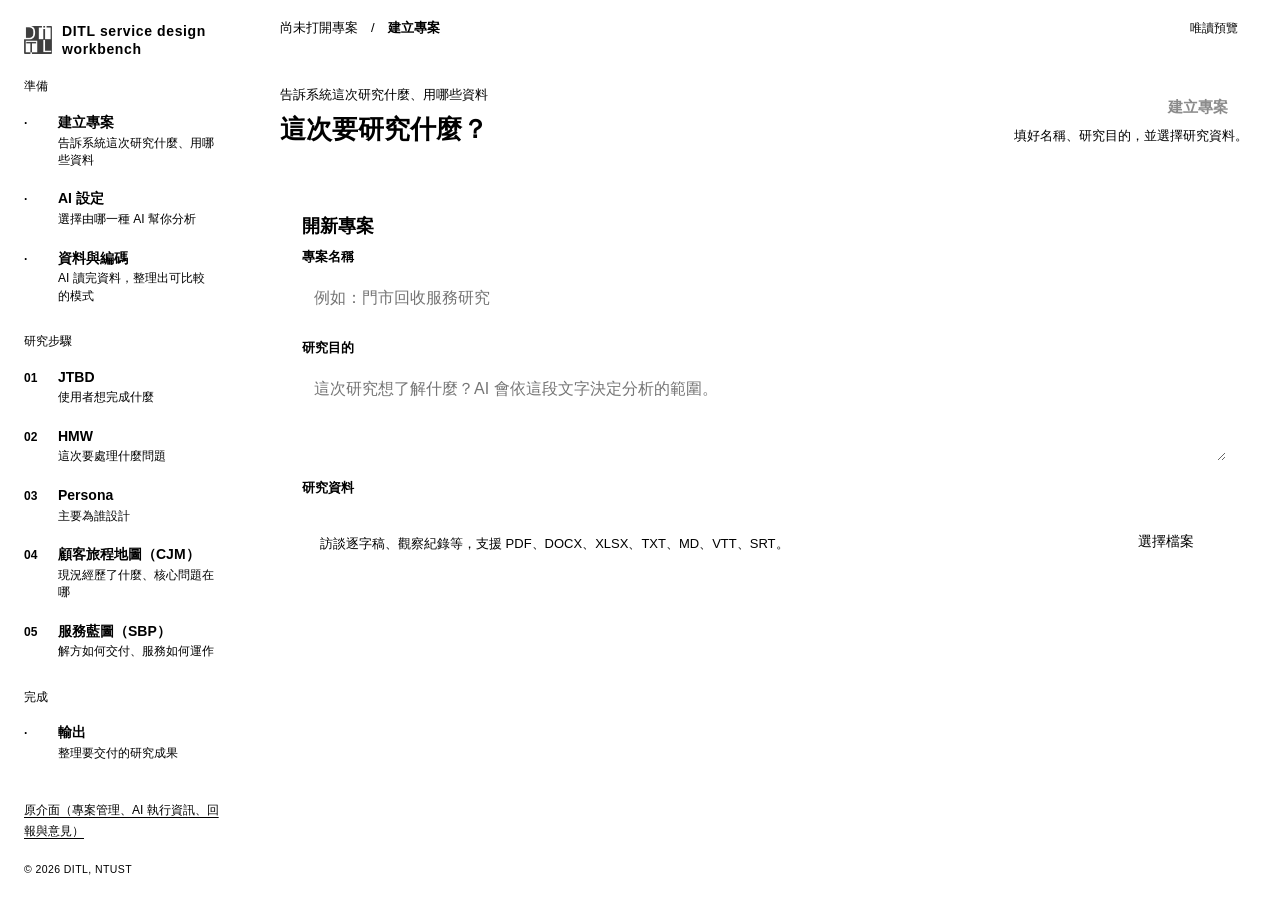
==== tools/sbp_review/ui-v3.html @ 13ddb5c6 "ditl_sbp 0.2.0 — new step-by-step interface" ====
<!doctype html>
<html lang="zh-Hant">
<head>
<meta charset="utf-8">
<meta name="viewport" content="width=device-width,initial-scale=1">
<title>DITL service design workbench</title>
<link rel="icon" type="image/png" sizes="64x64" href="[data-uri]">
<!--workbench-tokens-->
<style>
/* workbench-v3-frontend: --wb-* tokens are injected by the server from design-system/desktop-workbench.yaml. */
*{box-sizing:border-box}
html,body{margin:0;background:var(--wb-surface-app);color:var(--wb-text-primary);font-family:-apple-system,BlinkMacSystemFont,"PingFang TC","Noto Sans TC","Microsoft JhengHei",sans-serif;font-size:var(--wb-type-body-size);line-height:1.7}
button,input,textarea{font:inherit;color:inherit}
button{cursor:pointer}
button:disabled{cursor:not-allowed;opacity:.45}
:focus-visible{outline:2px solid var(--wb-accent);outline-offset:2px}
.shell{display:grid;grid-template-columns:248px minmax(0,1fr);min-height:100vh}
/* sidebar */
.side{position:sticky;top:0;height:100vh;overflow:auto;padding:22px 14px;display:flex;flex-direction:column;gap:18px;border-right:1px solid var(--wb-border-subtle)}
.brand{padding:0 10px;display:flex;flex-direction:column;gap:6px}.brand small{color:var(--wb-text-secondary);font-size:12px}
.product-mark{display:flex;align-items:center;gap:10px;font-size:14px;font-weight:600;letter-spacing:.045em;line-height:1.3}
.product-mark img{flex:none;width:28px;height:28px}
.app-copyright{margin-top:6px;padding-top:8px;border-top:1px solid var(--wb-border-subtle);color:var(--wb-text-muted);font-size:10.5px;letter-spacing:.04em;user-select:none}
.side-group{display:flex;flex-direction:column;gap:2px}
.side-label{font-size:12px;color:var(--wb-text-secondary);letter-spacing:var(--wb-label-tracking);padding:0 10px;margin-bottom:4px}
.nav{display:grid;grid-template-columns:26px minmax(0,1fr) auto;gap:8px;align-items:start;text-align:left;border:0;background:transparent;border-radius:10px;padding:8px 10px}
.nav:hover{background:var(--wb-surface-hover)}
.nav.on{background:var(--wb-surface-selected)}
.nav .num{font-size:12px;font-weight:600;color:var(--wb-text-secondary);padding-top:2px}
.nav.on .num{color:var(--wb-accent)}
.nav b{display:block;font-size:14px;font-weight:600}
.nav small{display:block;font-size:12px;color:var(--wb-text-secondary);line-height:1.45}
.nav .mark{font-size:12px;padding-top:2px;color:var(--wb-status-confirmed)}
.nav .mark.stale{color:var(--wb-fresh-stale)}
.side-foot{margin-top:auto;border-top:1px solid var(--wb-border-subtle);padding:12px 10px 0;display:flex;flex-direction:column;gap:6px;font-size:12px;color:var(--wb-text-secondary)}
.linkish{border:0;background:none;padding:0;text-align:left;text-decoration:underline;text-underline-offset:3px;font-size:12px;color:var(--wb-text-secondary)}
/* main */
.main{background:var(--wb-surface-work);min-width:0}
.top{height:56px;display:flex;align-items:center;justify-content:space-between;padding:0 32px;border-bottom:1px solid var(--wb-border-subtle);font-size:13px;color:var(--wb-text-secondary)}
.top b{color:var(--wb-text-primary);font-weight:600}
.proto-tag{border:1px solid var(--wb-border-strong);border-radius:999px;padding:2px 10px;font-size:12px}
.page{max-width:1480px;margin:0 auto;padding:28px 32px 80px}
/* page head: purpose -> decision (two layers only) */
.head{display:flex;justify-content:space-between;gap:24px;align-items:flex-end;padding-bottom:20px;margin-bottom:24px;border-bottom:1px solid var(--wb-border-subtle)}
.head .purpose{font-size:13px;color:var(--wb-text-secondary);margin:0 0 6px}
.head h1{font-size:26px;line-height:1.35;font-weight:600;margin:0}
.decide{display:flex;flex-direction:column;align-items:flex-end;gap:6px;max-width:440px;text-align:right}
.decide .consequence{font-size:13px;color:var(--wb-text-secondary)}
.model-table{width:100%;border-collapse:collapse;margin-top:12px;font-size:13px}.model-table th,.model-table td{text-align:left;padding:6px 8px;border-bottom:1px solid var(--wb-border-subtle,#e5e5e5);vertical-align:middle}.model-table .input{max-width:220px}
.decide .blocked{font-size:13px;color:var(--wb-status-pending)}
.primary{background:var(--wb-action-primary);color:var(--wb-action-primary-text);border:0;border-radius:10px;min-height:var(--wb-control-height);padding:0 20px;font-size:15px;font-weight:600}
.primary:hover:not(:disabled){background:var(--wb-accent-hover)}
.secondary{background:var(--wb-action-secondary);border:1px solid var(--wb-border-strong);border-radius:10px;min-height:38px;padding:0 14px;font-size:14px}
.secondary:hover:not(:disabled){background:var(--wb-surface-hover)}
.ghost{border:0;background:none;padding:2px 0;font-size:13px;font-weight:600;text-decoration:underline;text-underline-offset:3px}
.done-line{font-size:13px;color:var(--wb-status-confirmed);font-weight:600}
/* notices */
.notice{display:flex;gap:16px;align-items:center;justify-content:space-between;border:1px solid var(--wb-border-warning);background:var(--wb-status-pending-surface);border-radius:12px;padding:12px 16px;margin-bottom:20px;font-size:14px}
.notice .acts{display:flex;gap:8px;flex:none}
.hint{font-size:13px;color:var(--wb-text-secondary)}
.hint.warn{color:var(--wb-status-pending)}
/* sections */
.sec{background:var(--wb-surface-raised);border:1px solid var(--wb-border-subtle);border-radius:var(--wb-radius-card);padding:20px 22px;margin-bottom:18px}
.sec h2{font-size:18px;font-weight:600;margin:0 0 4px}
.sec .sub{font-size:13px;color:var(--wb-text-secondary);margin:0 0 16px}
.sec.locked{opacity:.55}
.row{display:flex;gap:12px;align-items:center;flex-wrap:wrap}
.field{display:flex;flex-direction:column;gap:6px;margin-bottom:16px}
.field label{font-size:13px;font-weight:600}
.input,.textarea{width:100%;border:1px solid var(--wb-border-strong);border-radius:10px;background:#fff;padding:10px 12px}
.textarea{min-height:96px;resize:vertical;line-height:1.7}
/* cards */
.cards{display:grid;grid-template-columns:repeat(3,minmax(0,1fr));gap:12px}
.card{border:1px solid var(--wb-border-subtle);border-radius:12px;background:#fff;padding:16px;text-align:left;display:flex;flex-direction:column;gap:10px;min-width:0}
.card.pick{cursor:pointer}
.card.pick:hover{background:var(--wb-surface-hover)}
.card.on{border:2px solid var(--wb-border-selected);padding:15px;background:var(--wb-accent-tint)}
.card .kicker{font-size:12px;color:var(--wb-text-secondary);display:flex;justify-content:space-between;gap:8px}
.card h3{font-size:16px;font-weight:600;line-height:1.6;margin:0}
.card p{margin:0;font-size:14px;color:var(--wb-text-secondary)}
.card .foot{margin-top:auto;display:flex;justify-content:space-between;align-items:center;gap:8px}
.tick{width:18px;height:18px;border-radius:5px;border:1.5px solid var(--wb-border-strong);display:inline-grid;place-items:center;font-size:12px;color:transparent;flex:none}
.on .tick{background:var(--wb-accent);border-color:var(--wb-accent);color:#fff}
.radio{border-radius:50%}
.tag{display:inline-flex;align-items:center;height:24px;padding:0 8px;border-radius:999px;font-size:12px;font-weight:600;border:1px solid var(--wb-border-subtle);background:var(--wb-surface-app);color:var(--wb-text-secondary);white-space:nowrap}
.tag.inf{color:var(--wb-claim-inference);border-color:var(--wb-claim-inference);border-style:dashed;background:#fff}
.tag.chg{color:var(--wb-to-be);border-color:var(--wb-to-be-border);background:var(--wb-to-be-surface)}
.tag.flag{color:var(--wb-status-pending);border-color:var(--wb-status-pending);background:var(--wb-status-pending-surface)}
.tag.ok{color:var(--wb-status-confirmed)}
/* project / ai */
.providers{display:grid;grid-template-columns:repeat(3,minmax(0,1fr));gap:12px}
.status-list{display:flex;flex-direction:column;gap:4px;font-size:13px}
.status-list span::before{content:'○ ';color:var(--wb-text-muted)}
.status-list span.yes::before{content:'● ';color:var(--wb-status-confirmed)}
.filebox{border:1px dashed var(--wb-border-strong);border-radius:12px;padding:18px;display:flex;justify-content:space-between;align-items:center;gap:12px;background:var(--wb-surface-work)}
/* coding */
.phases{display:flex;flex-direction:column;gap:2px;margin-top:8px}
.phase{display:grid;grid-template-columns:22px 160px minmax(0,1fr);gap:10px;align-items:start;padding:10px 0;border-bottom:1px solid var(--wb-border-subtle);font-size:14px}
.phase .dot{width:12px;height:12px;border-radius:50%;border:2px solid var(--wb-border-strong);margin-top:6px}
.phase.run .dot{border-color:var(--wb-status-processing);background:var(--wb-status-processing)}
.phase.ok .dot{border-color:var(--wb-status-confirmed);background:var(--wb-status-confirmed)}
.phase span{color:var(--wb-text-secondary)}
.bar{height:6px;background:var(--wb-surface-app);border-radius:999px;overflow:hidden;margin-top:12px}
.bar i{display:block;height:100%;background:var(--wb-status-processing)}
.stats{display:grid;grid-template-columns:repeat(3,minmax(0,1fr));gap:12px}
.stat{border:1px solid var(--wb-border-subtle);border-radius:12px;padding:14px}
.stat b{display:block;font-size:22px;font-weight:600}
.stat span{font-size:13px;color:var(--wb-text-secondary)}
.theme-list{display:flex;flex-direction:column;gap:8px;margin-top:12px}
.theme-list div{font-size:14px}.theme-list small{color:var(--wb-text-secondary)}
.tabs{display:flex;gap:4px;border-bottom:1px solid var(--wb-border-subtle);margin:0 0 16px}
.tab{border:0;background:none;padding:8px 14px 10px;font-size:14px;color:var(--wb-text-secondary);border-bottom:2px solid transparent;margin-bottom:-1px;text-align:left}
.tab small{display:block;font-size:12px;font-weight:400}
.tab.on{color:var(--wb-text-primary);font-weight:600;border-bottom-color:var(--wb-accent)}
.oc-list{max-height:560px;overflow:auto;border:1px solid var(--wb-border-subtle);border-radius:10px;margin-top:10px}
.oc{border-bottom:1px solid var(--wb-border-subtle);padding:10px 14px;font-size:14px}
.oc summary{cursor:pointer}.oc summary span{color:var(--wb-text-secondary);margin-left:8px}
.oc blockquote{margin:8px 0 4px;border-left:3px solid var(--wb-claim-evidence);padding-left:10px;line-height:1.8}
.oc small{color:var(--wb-text-secondary);font-size:12px}
.theme-card{border:1px solid var(--wb-border-subtle);border-radius:12px;background:#fff;padding:16px;display:flex;flex-direction:column;gap:8px}
.theme-card h3{font-size:16px;margin:0}.theme-card p{margin:0;font-size:14px}
.theme-card details{font-size:14px;color:var(--wb-text-secondary)}.theme-card ul{margin:6px 0 0;padding-left:18px}
.chips{display:flex;gap:6px;flex-wrap:wrap;flex:1;min-width:0}
.theme-card .row{flex-wrap:nowrap;align-items:flex-start;margin-top:auto}
.theme-card .row .ghost{flex:none}
.chip{border:1px solid var(--wb-border-strong);border-radius:999px;background:#fff;padding:2px 10px;font-size:12px}
.chip:hover{background:var(--wb-surface-hover)}
/* fill-in sentence templates (JTBD, HMW) */
.fill{display:grid;gap:10px;margin-top:6px}
.fill.jt{grid-template-columns:repeat(4,minmax(0,1fr))}.fill.hm{grid-template-columns:repeat(2,minmax(0,1fr))}
.slot{display:flex;flex-direction:column;gap:4px;border-radius:10px;padding:10px 12px}
.slot label{font-size:13px;font-weight:600}.slot label small{font-weight:400;color:var(--wb-text-secondary);margin-left:4px}
.slot .input{background:#fff}
.preview{margin-top:10px;font-size:15px;line-height:1.9}
.preview .blank{color:var(--wb-text-muted)}
.s-ctx{background:#e2eff4}.s-job{background:#e6eadc}.s-mot{background:#fbe3d8}.s-out{background:#fdf1d2}
.s-who{background:#e2eff4}.s-cond{background:#e6eadc}.s-goal{background:#fdf1d2}
mark{color:inherit;border-radius:3px;padding:0 2px}
.card h3 mark,.card p mark{padding:0 1px}
/* persona */
.persona-wrap{display:grid;grid-template-columns:320px minmax(0,1fr);gap:18px}
.axes{display:flex;flex-direction:column;gap:8px;max-height:560px;overflow:auto;padding-right:4px}
.axis{border:1px solid var(--wb-border-subtle);border-radius:10px;padding:10px 12px;background:#fff}
.axis.on{border-color:var(--wb-border-selected);background:var(--wb-accent-tint)}
.axis label{display:flex;gap:8px;align-items:flex-start;font-size:14px;font-weight:600;cursor:pointer}
.axis input{accent-color:var(--wb-accent);margin-top:5px}
.axis .poles{font-size:12px;color:var(--wb-text-secondary);margin-top:4px;padding-left:22px}
.plot{position:relative;height:440px;margin:28px 8px 34px 34px;border:1px solid var(--wb-border-strong);background:#fff}
.plot::before,.plot::after{content:'';position:absolute;background:var(--wb-border-subtle);pointer-events:none}
.plot::before{left:0;right:0;top:50%;height:1px}.plot::after{top:0;bottom:0;left:50%;width:1px}
.quad{position:absolute;width:50%;height:50%;border:0;background:transparent}
.quad:hover{background:var(--wb-surface-hover)}
.quad.on{background:var(--wb-accent-tint);box-shadow:inset 0 0 0 2px var(--wb-border-selected)}
.quad .qlabel{position:absolute;left:10px;top:8px;font-size:12px;color:var(--wb-text-secondary);text-align:left;max-width:90%}
.dot-p{position:absolute;transform:translate(-50%,-50%);border:0;background:none;display:flex;flex-direction:column;align-items:center;gap:2px;font-size:12px;z-index:2;padding:0}
.dot-p i{width:12px;height:12px;border-radius:50%;background:var(--wb-text-primary);border:2px solid #fff;box-shadow:0 0 0 1px var(--wb-text-primary)}
.dot-p b{font-weight:600;background:rgba(255,255,255,.9);padding:0 3px;border-radius:3px}
.ax-x,.ax-y{position:absolute;font-size:12px;color:var(--wb-text-secondary)}
.ax-x{bottom:-26px}.ax-x.l{left:0}.ax-x.r{right:0}
.ax-y{left:-30px;writing-mode:vertical-rl;transform:rotate(180deg)}.ax-y.b{bottom:0}.ax-y.t{top:0}
.ax-title{position:absolute;font-size:12px;font-weight:600}
.persona-card{display:grid;grid-template-columns:300px minmax(0,1fr);gap:18px}
.persona-id{background:var(--wb-surface-app);border-radius:12px;padding:18px}
.persona-id h3{font-size:20px;margin:0 0 8px}
.quote{border-left:3px solid var(--wb-claim-evidence);padding:4px 0 4px 12px;font-size:var(--wb-type-quote-size);line-height:var(--wb-type-quote-line);margin:12px 0}
.quote small{display:block;font-size:12px;color:var(--wb-text-secondary)}
.pfields{display:grid;grid-template-columns:1fr 1fr;gap:10px}
.pfield{border:1px solid var(--wb-border-subtle);border-radius:10px;padding:10px 12px}
.pfield.wide{grid-column:1/-1}
.pfield label{font-size:12px;font-weight:600;color:var(--wb-text-secondary);display:flex;justify-content:space-between}
.pfield textarea{width:100%;border:0;padding:4px 0 0;resize:vertical;min-height:72px;background:transparent;line-height:1.7;font-size:14px}
.pfield textarea:focus{outline:none}
.pfield:focus-within{border-color:var(--wb-border-selected)}
/* journey + delivery + blueprint grids */
.scroll{overflow:auto;border:1px solid var(--wb-border-subtle);border-radius:12px;background:#fff;max-height:78vh}
.grid{display:grid;width:max-content}
.cell{border-right:1px solid var(--wb-border-subtle);border-bottom:1px solid var(--wb-border-subtle);padding:10px;font-size:13px;line-height:1.6;min-width:0;background:#fff}
.cell.lab{position:sticky;left:0;z-index:3;background:var(--wb-surface-app);font-weight:600;font-size:13px}
.cell.lab small{display:block;font-weight:400;color:var(--wb-text-secondary);font-size:12px}
.cell.headrow{position:sticky;top:0;z-index:2;background:var(--wb-surface-app)}
.cell.headrow.lab{z-index:4}
.cell.stage{background:var(--wb-surface-selected);font-size:12px;font-weight:600;color:var(--wb-text-secondary)}
.cell.edit{cursor:pointer;text-align:left;border-top:0;border-left:0;display:block;width:100%}
.cell.edit:hover{background:var(--wb-surface-hover)}
.cell.pain{color:var(--wb-status-pending)}
.cell .empty{color:var(--wb-text-muted)}
.cell.dev{background:var(--wb-accent-tint)}
.stepname b{display:block;font-size:14px;line-height:1.5}
.stepname small{color:var(--wb-text-secondary)}
/* emotion */
.emo-cell{padding:0;position:relative}
.emo-legend{display:flex;flex-direction:column;justify-content:space-between;height:120px;padding:10px 0}
.emo-legend span{font-size:12px;font-weight:400;color:var(--wb-text-secondary);line-height:1}
.emo-point{cursor:ns-resize}
.emo-point:focus{outline:none}
.emo-point:focus circle.halo{stroke-width:3;filter:drop-shadow(0 0 3px var(--wb-accent))}
.cell.core{display:flex;flex-direction:column;gap:6px}
.cell.core label{display:flex;gap:6px;align-items:center;font-size:12px;font-weight:600;cursor:pointer}
.cell.core input{accent-color:var(--wb-accent)}
.core-text{border:1px solid transparent;border-radius:8px;background:none;padding:4px;text-align:left;font-size:13px;line-height:1.6}
.core-text:hover{border-color:var(--wb-border-strong);background:var(--wb-surface-hover)}
.core-text .src{display:block;font-size:12px;color:var(--wb-text-secondary);margin-top:2px}
.cell.core.dev{box-shadow:inset 0 0 0 2px var(--wb-border-selected)}
/* delivery matrix */
.dl-sol{display:flex;flex-direction:column;gap:8px;width:100%}
.dl-sol+.dl-sol{border-top:1px dashed var(--wb-border-strong);padding-top:8px}
.adopt{display:flex;align-items:center;gap:8px;border:0;background:none;padding:0;font-size:13px;font-weight:600;text-align:left}
.dl-edit{display:block;width:100%;text-align:left;border:1px solid transparent;border-radius:8px;background:none;padding:6px;font-size:13px;line-height:1.6;min-height:56px}
.dl-edit:hover:not(:disabled){border-color:var(--wb-border-strong);background:var(--wb-surface-hover)}
.dl-edit .src{display:block;font-size:12px;color:var(--wb-text-secondary);margin-top:4px}
/* blueprint */
.node{display:block;width:100%;text-align:left;border:1px solid var(--wb-claim-evidence);border-radius:8px;background:#fff;padding:8px;font-size:13px;line-height:1.5;margin-bottom:6px}
.node.inferred{border-style:dashed;border-color:var(--wb-claim-inference);background:var(--wb-surface-hover)}
.node:hover{box-shadow:0 0 0 2px var(--wb-border-strong)}
.node .meta{display:flex;gap:4px;flex-wrap:wrap;margin-top:6px}
.node .meta .tag{height:20px;font-size:11px;padding:0 6px}
.lane-evidence{background:var(--wb-lane-evidence)}.lane-customer{background:var(--wb-lane-customer)}.lane-front{background:var(--wb-lane-front)}.lane-back{background:var(--wb-lane-back)}.lane-support{background:var(--wb-lane-support)}
.legend{display:flex;gap:14px;flex-wrap:wrap;font-size:13px;color:var(--wb-text-secondary);margin-top:10px;align-items:center}
.legend .sw{display:inline-block;width:22px;height:14px;border-radius:4px;border:1px solid var(--wb-claim-evidence);vertical-align:-2px;margin-right:6px;background:#fff}
.legend .sw.inf{border-style:dashed;border-color:var(--wb-claim-inference);background:var(--wb-surface-hover)}
.conflicts{display:flex;flex-direction:column;gap:8px}
.conflict{border:1px solid var(--wb-border-warning);border-radius:10px;padding:10px 12px;font-size:14px;background:var(--wb-status-pending-surface)}
.refs{display:flex;flex-direction:column;gap:8px}
.ref{border:1px solid var(--wb-border-subtle);border-radius:10px;padding:10px 12px;font-size:14px}
.ref small{display:block;color:var(--wb-text-secondary)}
/* drawer */
.overlay{position:fixed;inset:0;background:rgba(31,37,48,.28);display:flex;justify-content:flex-end;z-index:50}
.drawer{width:min(560px,100vw);height:100vh;background:#fff;display:flex;flex-direction:column}
.drawer header{display:flex;justify-content:space-between;align-items:flex-start;gap:12px;padding:20px 24px;border-bottom:1px solid var(--wb-border-subtle)}
.drawer header h2{font-size:18px;margin:0}
.drawer header small{color:var(--wb-text-secondary);font-size:12px}
.drawer .body{overflow:auto;padding:20px 24px 40px;display:flex;flex-direction:column;gap:14px}
.close{border:0;background:var(--wb-surface-app);border-radius:8px;width:34px;height:34px;font-size:20px}
.ev{border:1px solid var(--wb-border-subtle);border-radius:10px;padding:12px 14px}
.ev .who{font-size:12px;color:var(--wb-text-secondary)}
.ev blockquote{margin:6px 0 0;border-left:3px solid var(--wb-claim-evidence);padding-left:10px;font-size:15px;line-height:1.8}
.ev details{margin-top:6px;font-size:12px;color:var(--wb-text-secondary)}
.kv{font-size:14px}.kv b{display:block;font-size:12px;color:var(--wb-text-secondary);font-weight:600;margin-bottom:2px}
.toast{position:fixed;bottom:24px;left:50%;transform:translateX(-50%);background:var(--wb-action-dark);color:#fff;padding:10px 18px;border-radius:10px;font-size:14px;z-index:60}
@media (max-width:1180px){.cards,.providers{grid-template-columns:1fr 1fr}.persona-wrap,.persona-card{grid-template-columns:1fr}}
@media (max-width:980px){.shell{grid-template-columns:200px minmax(0,1fr)}.page{padding:22px 18px 60px}.head{flex-direction:column;align-items:flex-start}.decide{align-items:flex-start;text-align:left}.stats{grid-template-columns:1fr}}
.product-mark::before{content:"";flex:none;width:28px;height:28px;background:url("[data-uri]") center/contain no-repeat}
.versions{display:flex;flex-direction:column;gap:6px}
.oc-group{position:sticky;top:0;z-index:1;background:var(--wb-surface-app);padding:6px 14px;font-size:12px;font-weight:600;color:var(--wb-text-secondary);border-bottom:1px solid var(--wb-border-subtle)}
.oc small{display:block;margin-bottom:6px}
a.linkish{color:var(--wb-text-secondary)}
/* v3-blueprint-relations: relation lines on the blueprint grid, same values as ui.html's .as-is-grid-lines. */
.as-is-grid{position:relative}
.as-is-grid-lines{position:absolute;left:0;top:0;pointer-events:none;overflow:visible;z-index:2}
.as-is-grid-lines path{fill:none;stroke:#7d8594;stroke-width:1.2}
.as-is-grid-lines path.is-inference{stroke-dasharray:4 3}
.as-is-grid-lines marker path{fill:#7d8594;stroke:none}
.legend-line{fill:none;stroke:#7d8594;stroke-width:1.2}.legend-line.is-inference{stroke-dasharray:4 3}
</style>
</head>
<body>
<div id="app"></div>
<script>
'use strict';
// workbench-v3-frontend (v3-frontend-read, 2026-10-19)：prototype-v3 的畫面接上真實系統。
// 內容與選擇、確認狀態都來自伺服器；寫入走原介面同一支 API 與同一套寫入保護。
const esc=x=>String(x??'').replace(/[&<>"']/g,c=>({'&':'&amp;','<':'&lt;','>':'&gt;','"':'&quot;',"'":'&#39;'}[c]));
const $=s=>document.querySelector(s);

/* ---------- static definitions ---------- */
const STATIONS=[
 {id:'project',group:'準備',num:'·',name:'建立專案',purpose:'告訴系統這次研究什麼、用哪些資料',title:'這次要研究什麼？'},
 {id:'ai',group:'準備',num:'·',name:'AI 設定',purpose:'選擇由哪一種 AI 幫你分析',title:'這次要用哪一種 AI 分析資料？'},
 {id:'coding',group:'準備',num:'·',name:'資料與編碼',purpose:'AI 讀完資料，整理出可比較的模式',title:'讓 AI 整理研究資料'},
 {id:'jtbd',group:'研究步驟',num:'01',name:'JTBD',purpose:'使用者想完成什麼',title:'這次要關注使用者想完成的哪件事？'},
 {id:'hmw',group:'研究步驟',num:'02',name:'HMW',purpose:'這次要處理什麼問題',title:'這次要從哪個問題切入？'},
 {id:'persona',group:'研究步驟',num:'03',name:'Persona',purpose:'主要為誰設計',title:'這次主要為哪一群人設計？'},
 {id:'cjm',group:'研究步驟',num:'04',name:'顧客旅程地圖（CJM）',purpose:'現況經歷了什麼、核心問題在哪',title:'現況旅程是否可信？哪些是要解決的核心問題？'},
 {id:'sbp',group:'研究步驟',num:'05',name:'服務藍圖（SBP）',purpose:'解方如何交付、服務如何運作',title:'針對核心問題，採用哪些解方？服務要怎麼運作？'},
 {id:'output',group:'完成',num:'·',name:'輸出',purpose:'整理要交付的研究成果',title:'輸出研究成果'}
];
const RESEARCH=['jtbd','hmw','persona','cjm','sbp'];
const EMOTION=[null,
 {name:'極度不滿',feel:'憤怒、受挫、想放棄',read:'重大體驗斷點：顧客很可能在這一點流失，並留下負評。'},
 {name:'不滿意',feel:'困惑、煩躁、覺得麻煩',read:'潛在痛點：顧客忍著繼續，但已累積負面印象。'},
 {name:'無感／普通',feel:'平淡、理所當然、沒感覺',read:'標準體驗：沒做錯也沒有驚喜，通常是過渡階段。'},
 {name:'滿意',feel:'順暢、放心、符合預期',read:'良好體驗：滿足了基本需求，過程舒適。'},
 {name:'極度滿意',feel:'驚喜、感動、超乎預期',read:'關鍵亮點：創造忠誠與主動推薦的時刻。'}];
const CHANNELS=[
 {id:'people',name:'人員',desc:'透過人的服務與互動交付'},
 {id:'physical_environment',name:'實體環境',desc:'透過實體空間及其配置交付'},
 {id:'digital_tools',name:'數位工具',desc:'透過可操作的數位工具交付'},
 {id:'digital_environments',name:'數位環境',desc:'透過數位介面、內容或服務環境交付'}];
const LANES=[
 {id:'實體證據',name:'顧客接觸得到的東西',cls:'lane-evidence'},
 {id:'顧客行動',name:'顧客做的',cls:'lane-customer'},
 {id:'前台行動',name:'前台行動',cls:'lane-front'},
 {id:'後台行動',name:'後台行動',cls:'lane-back'},
 {id:'支援流程',name:'支援流程',cls:'lane-support'}];
const PFIELDS=[['description','一句話描述',true],['user_story','使用者故事',true],['context','情境'],['motivation_goal','動機與目標'],['decision_pattern','判斷方式'],['behavior_strategy','行為與策略'],['challenge','困難'],['need','需求']];
const PROVIDERS=[
 {id:'codex',name:'Codex',kind:'CLI',note:'用 ChatGPT 帳號登入。'},
 {id:'claude',name:'Claude Code',kind:'CLI',note:'用 Claude 帳號登入。'},
 {id:'openai',name:'OpenAI API',kind:'API',note:'貼上自己的 API key，依用量付費。'}];
// 每一段對應 run 記錄的狀態欄位；整理研究資料記在 stages.align。
const PHASES=[
 ['整理研究資料','把上傳的文件切成可以定位、可以回查出處的段落。',m=>(m.stages||{}).align],
 ['開放編碼','逐段標出受訪者的行為、想法與經驗，用接近原意的短句。',m=>m.open_coding_state],
 ['主軸編碼','比較這些標記，整理出反覆出現的模式與彼此的關係。',m=>m.axial_coding_state],
 ['選擇編碼','依研究目的，整合出核心現象與次要主題。',m=>m.selective_themes_state],
 ['形成 JTBD 候選','從核心現象推出「使用者想完成什麼」，供你挑選。',m=>m.narrative_job_candidates_state]];

/* ---------- state ---------- */
// 研究內容與選擇都在伺服器；瀏覽器只記目前在哪一站、開了哪些面板。
// 開啟中的專案與站放在網址 #，不寫進瀏覽器儲存空間。
const blankJTBD=()=>({situation:'',progress:'',motivation:'',outcome:''});
const blankHMW=()=>({who:'',goal:''});
const S={
 cur:null,station:'project',
 projects:null,runs:[],provider:null,providerStatus:null,
 codingTab:'selective',ocFilter:'',
 jtbd:[],jtbdOwnOn:[],customJTBD:blankJTBD(),hmw:null,customHMW:blankHMW(),
 draft:{name:'',purpose:'',files:[]},newCase:null,execution:{apiKey:''},models:{model:'',effort:'',stations:{}},
 job:null,codingOut:null,codingFailure:null,busy:{},err:{},
 axes:[],quadrant:null,emotion:{},develop:[],adopted:[],
 deliverables:null,picked:{}
};
let H=null,steps=[],solById={};
let drawer=null;
function toast(msg){$('.toast')?.remove();const t=document.createElement('div');t.className='toast';t.setAttribute('role','status');t.textContent=msg;document.body.append(t);setTimeout(()=>t.remove(),2600)}
function setErr(station,msg){S.err[station]=msg||null;render()}
function errLine(station){return S.err[station]?`<p class="hint warn" role="alert">${esc(S.err[station])}</p>`:''}

// ---- 以下與 ui.html 相同（test_workbench_v3_frontend.py 逐一比對），改的時候兩邊一起改 ----
const STALE_BASIS_MESSAGE='畫面上的內容不是這個專案目前的版本，請重新載入後再做一次。';
// 研究決定寫入的「處理中」：回應屬於舊專案時不會交回，所以換專案時一律放掉，新專案的按鈕不會卡住。
const DECISION_BUSY_FLAGS=['asIsConfirmBusy','personaConfirmBusy','goalBusy','researchReviewBusy','journeyCandidateBusy',
  'axialPairBusy','hmwSubmitBusy','personaHmwKeepBusy','journeyKeepBusy','solutionKeepBusy','irBusy'];
function newProjectScope(){
  S.switchGen=(S.switchGen||0)+1;S.identities={};S.writeChains={};S.unsavedInputs={};
  DECISION_BUSY_FLAGS.forEach(flag=>{S[flag]=false;});S.irJob=null;
}
(function bindCurrentProject(){
  let cur=S.cur;
  Object.defineProperty(S,'cur',{enumerable:true,configurable:true,
    get(){return cur;},
    set(value){if(value!==cur){cur=value;newProjectScope();}}});
})();
function currentScope(){return {run:S.cur,gen:S.switchGen||0};}
function scopeIsCurrent(scope){return !!scope&&scope.run===S.cur&&scope.gen===(S.switchGen||0);}
const _staleReply=()=>new Promise(()=>{});
function rememberIdentity(identity,scope){
  if(identity&&identity.artifact&&scopeIsCurrent(scope))(S.identities||(S.identities={}))[identity.artifact]={identity,scope};
}
// 一次讀取或寫入可能帶回好幾份身份（依操作計算：同一份內容服務好幾種寫入）。
function rememberIdentities(map,scope){Object.values(map||{}).forEach(identity=>rememberIdentity(identity,scope));}
function noSaveText(message){const text=String(message||'').trim();return /^沒有存到/.test(text)?text:'沒有存到：'+text;}
function basisFor(artifact){const entry=(S.identities||{})[artifact];return entry&&scopeIsCurrent(entry.scope)?entry.identity:null;}
// 讀取：回應屬於已經不在畫面上的專案（或舊世代）就不交回。
function scopedFetch(url,opts){
  const scope=currentScope();
  return fetch(url,opts).then(async response=>{
    let data={};try{data=await response.json();}catch(_){}
    if(!scopeIsCurrent(scope))return _staleReply();
    if(response.ok&&data&&data.identities)rememberIdentities(data.identities,scope);
    return {ok:response.ok,status:response.status,data};
  },error=>{if(!scopeIsCurrent(scope))return _staleReply();throw error;});
}
function scopedJSON(url,opts){return scopedFetch(url,opts).then(reply=>reply.data);}
function readableLocator(raw){
  const PAGE_RANGE=/^(?:PDF\s*)?pp?\.\s*\d+(?:\s*[–—\-~]\s*\d+)?$/i;
  const readable=part=>{
    const s=part
      .replace(/\[欄位\s*(\d+)\]\s*([^；]*)/g,(_,n,name)=>name.trim()||`表格第 ${n} 欄`)
      .replace(/^欄位\s*\d+\s*[：:]\s*/,'')
      .replace(/^欄位\s*\d+\s*(?=「)/,'')
      .replace(/(\d{1,2}:\d{2}:\d{2}),\d{1,3}/g,'$1');
    const pieces=s.split(/(：|／)/);
    let out='';
    for(let i=0;i<pieces.length;i+=2){
      const text=pieces[i].trim();
      if(!text||text==='Desc'||text==='Flow')continue;
      out+=(out?pieces[i-1]:'')+text;
    }
    return out;
  };
  return String(raw||'').split('；').map(s=>s.trim()).filter(s=>s&&!PAGE_RANGE.test(s)).map(readable).filter(Boolean).join('；');
}
function withoutEvidenceIds(text,lookup){
  // readable-source-location：第二個參數可以是 P0 的「編號→說話者」函式，也可以是
  // reportIdLookup 回傳的 {speaker,solution}。
  const speakerOf=typeof lookup==='function'?lookup:(lookup&&lookup.speaker);
  const solutionOf=lookup&&typeof lookup==='object'&&lookup.solution;
  // 藍圖節點編號（P-lookup、A-release）只換成畫面上同一份報告裡那張卡的名稱；
  // 查不到名稱的照原樣留著，不猜、不刪。
  const nodeIds=(lookup&&typeof lookup==='object'&&lookup.nodeIds)||[];
  const nodeOf=lookup&&typeof lookup==='object'&&lookup.node;
  // 多字元前綴（AXIS/CAT/HMW/JOB/PERSONA/QUADRANT/SRC/STEP）要跟
  // tools/internal_id_patterns.py 的 MULTICHAR_ID_PREFIXES 保持一致——
  // test_internal_id_patterns.py 會逐一核對這份清單真的出現在這個檔案裡，
  // 兩邊漏改一個都會被抓到。2026-09-08 之前這裡只認 E-\d+，AXIS-01 這類
  // 編號（人物矩陣畫面最常見的判準標籤）完全沒被這個函式處理過。留在函式
  // 內部（不當模組層常數）：這個檔案的測試套件慣例是逐一抽出單一
  // `function X(){...}` 區塊丟進獨立的 Node 執行環境驗證，放在外面會讓
  // 這個常數在那些抽出來的區塊裡變成未定義。
  const EVIDENCE_ID_SHAPE='(?:E|AXIS|CAT|HMW|JOB|JTBD|PERSONA|PROP|QUADRANT|SEG|SRC|STEP)-\\d+';
  // 2026-10-16 P0：模型常把幾個編號並列後才接一個括號（「E-034、E-037（受訪者甲）」），
  // 括號講的是整串的說話者；也常寫「沛欣在 E-343、E-344 說」，那裡的編號是
  // 「哪一段話」的定位，不是主詞。以前逐個換成「某位受訪者」，句子變成
  // 「沛欣在某位受訪者、某位受訪者說」。整串一起處理：有括號取括號，
  // 「在＋編號」是定位詞組，整段拿掉；剩下的光編號查得到說話者就用說話者，
  // 查不到退成「某則資料」——證據不一定是受訪者說的（也有走查記錄）。
  const ID_LIST=EVIDENCE_ID_SHAPE+'(?:\\s*[、,，]\\s*'+EVIDENCE_ID_SHAPE+')*';
  const E_LIST='\\bE-\\d+(?:\\s*[、,，]\\s*E-\\d+)*\\b';
  // 2026-10-16 P1：同一張卡下方已經列出那條矛盾，「（見 C-003）」只是指向語，整段拿掉。
  // 解方編號（step-1-2-SOL-1）換成解方本身的名稱；畫面上查不到名稱就說「已採用的解方」。
  // 最後，伺服器 ID_SHAPE 的一到兩字母前綴（C-003、A-12…）換成「這一項」。
  const CONFLICT='C-\\d+(?:\\s*[、,，]\\s*C-\\d+)*';
  return String(text||'')
    .replace(new RegExp('\\s*[（(]\\s*見\\s*'+CONFLICT+'\\s*[）)]','g'),'')
    .replace(new RegExp('\\s*[，、,]\\s*見\\s*'+CONFLICT,'g'),'')
    .replace(/\b[a-z]+(?:-\d+)+-SOL-\d+\b/g,id=>{
      const name=String((solutionOf&&solutionOf(id))||'').trim().replace(/。$/,'');
      return name?`解方「${name}」`:'已採用的解方';
    })
    .replace(nodeIds.length?new RegExp('(?<![A-Za-z0-9-])(?:'+nodeIds.map(id=>id.replace(/[.*+?^${}()|[\]\\]/g,'\\$&')).join('|')+')(?![A-Za-z0-9-])','g'):/(?!)/g,id=>`「${nodeOf(id)}」`)
    .replace(new RegExp(ID_LIST+'\\s*（([^）]*)）','g'),'$1')
    .replace(new RegExp(ID_LIST+'\\s*\\(([^)]*)\\)','g'),'$1')
    .replace(new RegExp('在\\s*'+ID_LIST+'\\s*(?:中|裡)?\\s*','g'),'')
    .replace(new RegExp(E_LIST,'g'),list=>{
      const names=[...new Set(list.match(/E-\d+/g).map(id=>(speakerOf&&speakerOf(id))||'某則資料'))];
      return names.join('、');
    })
    .replace(new RegExp('\\b'+EVIDENCE_ID_SHAPE+'\\b','g'),'這一項')
    .replace(/\b[A-Z]{1,2}-\d+\b/g,'這一項');
}
function reportIdLookup(report){
  const names=new Map(),solutions=new Map(),nodes=new Map();
  const add=(id,e)=>{
    const name=((e&&e.provenance)||{}).participant_or_role||(e&&e.role)||'';
    if(id&&name&&!names.has(id))names.set(id,name);
  };
  ((report&&report.conflicts)||[]).forEach(c=>(c.evidence||[]).forEach(e=>add(e.id,e)));
  ((report&&report.nodes)||[]).forEach(n=>{
    (n.claims||[]).forEach(cl=>add(cl.evidence_ref,cl));
    const label=String(n.label||'').trim();
    if(n.id&&label&&!nodes.has(n.id))nodes.set(n.id,label);
    (n.anchor_display||[]).forEach(a=>{
      if(a&&a.kind==='selected_solution'&&a.ref&&a.label&&!/^（找不到/.test(a.label)&&!solutions.has(a.ref))solutions.set(a.ref,a.label);
    });
  });
  // 最長的編號先比對，A-re 不會吃掉 A-release 的前半。
  const nodeIds=[...nodes.keys()].sort((a,b)=>b.length-a.length);
  return {speaker:id=>names.get(id)||'',solution:id=>solutions.get(id)||'',node:id=>nodes.get(id)||'',nodeIds};
}
const TO_BE_UNCERTAINTY={bounded:'適用範圍有限定',uncertain:'還不確定能否套用',disputed:'來源之間有爭議'};
const EXTERNAL_UNCERTAINTY_FALLBACKS=new Set(['Transferability to this service context has not been tested.','Transferability remains uncertain.']);
function externalUncertaintyText(uncertainty){
  const u=uncertainty||{},label=TO_BE_UNCERTAINTY[u.state]||'';
  if(!label)return '';
  const note=String(u.explanation||'').trim();
  return note&&!EXTERNAL_UNCERTAINTY_FALLBACKS.has(note)?`${label}（${note}）`:label;
}
function inferenceOnlyCard(node){
  const claims=node.claims||[];
  return claims.length>0&&claims.every(cl=>cl.source_level==='inference')&&!node.muted_inference_flag;
}
// v3-setup-jtbd-hmw-writes：寫入保護、AI 執行設定、研究者看得懂的錯誤
function decisionFetch(artifact,url,body){
  // 排隊當下就記下專案與世代；輪到時已換專案就取消，舊專案的寫入不會在新專案送出。
  const queued=currentScope();
  const send=()=>{
    if(!scopeIsCurrent(queued))return _staleReply();
    const scope=currentScope(),basis=basisFor(artifact);
    if(!basis)return Promise.resolve(_decisionReply(409,{error:STALE_BASIS_MESSAGE,reason:'stale_basis'}));
    return fetch(url,{method:'POST',headers:{'Content-Type':'application/json'},body:JSON.stringify({...body,basis})})
      .then(async response=>{
        let data={};try{data=await response.json();}catch(_){}
        if(!scopeIsCurrent(scope))return _staleReply();
        if(response.ok&&data&&data.identities)rememberIdentities(data.identities,scope);
        if(data&&data.reason==='stale_basis'&&S.identities)delete S.identities[artifact];
        return _decisionReply(response.status,data);
      },error=>{if(!scopeIsCurrent(scope))return _staleReply();throw error;});
  };
  // 共用檔案的寫入（同一個 group）排在同一條佇列，後一筆用前一筆帶回來的新身份。
  const known=basisFor(artifact),queue=(known&&known.group)||artifact;
  const chains=S.writeChains||(S.writeChains={});
  const next=(chains[queue]||Promise.resolve()).then(send,send);
  chains[queue]=next.catch(()=>{});
  return next;
}
function _decisionReply(status,data){return {ok:status>=200&&status<300,status,json:async()=>data};}
function isStaleBasis(data){return !!data&&data.reason==='stale_basis';}
const PROVIDER_LABELS={codex:'Codex',claude:'Claude Code',openai:'OpenAI API'};
function checkCostNote(){return S.provider==='openai'?'只查詢 key 是否有效，不產生模型費用。':'會送出一個最小請求，可能使用少量額度。';}
function executionPayload({retainKey=false}={}){
  const selected=S.execution||{};
  // 沒有選擇 provider 時不補任何預設：這個請求會被伺服器以「請先選擇 AI 執行方式」拒絕。
  if(!S.provider)return {mode:'cli'};
  if(S.provider!=='openai'){
    const payload={mode:'cli',executor:S.provider};
    if((selected.codexModel||'').trim())payload.codex_model=selected.codexModel.trim();
    if(selected.codexEffort)payload.codex_effort=selected.codexEffort;
    return payload;
  }
  const payload={mode:'api',provider:'openai',api_key:selected.apiKey||''};
  if(!retainKey)clearPastedKey();
  return payload;
}
function clearPastedKey(){
  S.execution={...(S.execution||{}),apiKey:''};
  const input=$('#execution-api-key');if(input)input.value='';
}
function researcherSafeError(value,fallback){
  const text=String(value||'').trim();
  const safe=fallback||'這個動作沒有完成，請稍後再試一次。';
  if(!text)return safe;
  if(/[\\/][\w.\-]*[\\/]|registry|lifecycle|traceback|stack trace|provider|\bmodel\b|schema|digest|gemini|localhost|127\.0\.0\.1|:\d{2,5}\b|\.(py|js|ya?ml|json)\b|模型|結構驗證/i.test(text))return safe;
  return text.length>200?text.slice(0,200)+'…':text;
}
function researcherPhase(phase,fallback){
  return typeof phase==='string'&&/[\u4e00-\u9fff]/.test(phase)?phase:fallback;
}
function researcherJobMessage(status){
  if(status.state==='failed')return status.failure&&status.failure.what_happened||'產生未完成，請查看錯誤訊息。';
  if(status.state==='done')return '已完成，正在開啟結果。';
  return status.phase||'處理中';
}
function hmwCustomStatement(c){
  const who=String(c&&c.who||'').trim(),goal=String(c&&c.goal||'').trim();
  return who&&goal?`我們如何讓${who}的人，能${goal}？`:'';
}
// v3-persona-writes：確認類寫入
function scopedPost(url,body){
  return scopedFetch(url,{method:'POST',headers:{'Content-Type':'application/json'},body:JSON.stringify(body)})
    .then(reply=>_decisionReply(reply.status,reply.data));
}
// v3-blueprint-relations：服務藍圖格子上的關係線（原介面 2026-09-27 起的畫法）
function drawAsIsGridLines(){
  const d=S.report;if(!d)return;
  document.querySelectorAll('.as-is-grid').forEach(grid=>{
    const svg=grid.querySelector('.as-is-grid-lines');if(!svg)return;
    const box=grid.getBoundingClientRect();
    svg.setAttribute('width',grid.scrollWidth);svg.setAttribute('height',grid.scrollHeight);
    const rect=id=>{const el=grid.querySelector(`[data-node="${CSS.escape(id)}"]`);if(!el)return null;const r=el.getBoundingClientRect();return {l:r.left-box.left,r:r.right-box.left,t:r.top-box.top,b:r.bottom-box.top};};
    const paths=(d.relations||[]).map(rel=>{
      const a=rect(rel.from),b=rect(rel.to);if(!a||!b)return '';
      let path;
      if(Math.abs((a.l+a.r)/2-(b.l+b.r)/2)<4){
        const down=b.t>a.b;const x=(a.l+a.r)/2;
        path=`M${x},${down?a.b:a.t} V${down?b.t:b.b}`;
      }else{
        const right=b.l>a.r;const sx=right?a.r:a.l,tx=right?b.l:b.r,sy=(a.t+a.b)/2,ty=(b.t+b.b)/2,mx=(sx+tx)/2;
        path=`M${sx},${sy} H${mx} V${ty} H${tx}`;
      }
      return `<path d="${path}" class="${rel.source==='inference'?'is-inference':'is-evidence'}" marker-end="url(#as-is-arrow)"/>`;
    }).join('');
    svg.innerHTML=`<defs><marker id="as-is-arrow" viewBox="0 0 8 8" refX="7" refY="4" markerWidth="7" markerHeight="7" orient="auto"><path d="M0,0 L8,4 L0,8 z"/></marker></defs>${paths}`;
  });
}
// ---- 相同的部分到這裡 ----

/* ---------- read adapters ---------- */
const get=url=>scopedFetch(url).then(r=>r.ok?r.data:null,()=>null);
const getPlain=url=>fetch(url).then(r=>r.ok?r.json():null).catch(()=>null);
function emptyModel(run){return {run,loading:true,evidence:{},evKeys:{},seq:0,lookup:null,project:{label:'',purpose:'',files:[]},
 coding:{open:[],axial:[],themes:[],state:'none'},jtbd:[],jtbdOwn:[],jtbdState:{},hmw:[],hmwOwn:null,
 persona:{axes:[],subjects:[],personas:[],recorded_pair:[],recorded_quadrant:null},
 journey:{label:'',goal:'',stages:[],steps:[]},sbp:{nodes:[],conflicts:[],references:[],built:false},status:{},meta:{}}}
// 引用一律取 API 回傳的原文、說話者與位置；有證據編號就用編號當 key，沒有就給一個內部 key。
function addEv(q,id){
 if(!q||!String(q.text||'').trim())return null;
 const e={text:String(q.text),role:q.role||q.speaker||'',locator:q.locator||'',source:q.source||'',question:q.question||''};
 const dedupe=e.text+'|'+e.locator+'|'+e.role;
 const key=id||H.evKeys[dedupe]||('q'+(++H.seq));
 if(!H.evidence[key])H.evidence[key]=e;
 if(!id)H.evKeys[dedupe]=key;
 return key;
}
const evList=(qs,limit)=>(qs||[]).slice(0,limit||undefined).map(q=>addEv(q,q.evidence_ref||q.id)).filter(Boolean);
const scrub=t=>withoutEvidenceIds(t||'',H&&H.lookup);
const jobKey=j=>['situation','progress','motivation','outcome'].map(k=>String(j[k]||'').trim()).join('|');
const runMeta=()=>((S.runs.find(r=>r.name===S.cur)||{}).meta)||{};
// 矩陣的一格用兩條軸的端點表示（x＝第一條軸、y＝第二條；-1 低端、1 高端）；QUADRANT-* 編號由伺服器依端點決定。
const quadKey=(x,y)=>`${x},${y}`;

async function loadShell(){
 const [boot,projects,sel]=await Promise.all([getPlain('/api/bootstrap'),getPlain('/api/projects'),getPlain('/api/provider-selection')]);
 S.runs=(boot&&boot.runs)||[];S.projects=(projects&&projects.projects)||[];
 S.provider=sel&&PROVIDERS.some(p=>p.id===sel.provider)?sel.provider:null;
 loadProviderStatus();
}
function loadProviderStatus(){
 S.providerStatus=null;
 if(!S.provider||S.provider==='openai')return render();
 const provider=S.provider;
 getPlain('/api/provider-status?provider='+encodeURIComponent(provider)).then(r=>{if(S.provider===provider){S.providerStatus=r||{unavailable:true};render()}});
}
function projectOf(run){return (S.projects||[]).find(p=>(p.versions||[]).some(v=>v.name===run))||null}

// keep：寫入之後重讀，舊內容留在畫面上直到新內容到齊。
async function openProject(run,{keep=false}={}){
 if(!run)return;
 const fresh=!keep||S.cur!==run||!H;
 S.cur=run;S.newCase=null;
 if(fresh){H=emptyModel(run);H.project.label=(projectOf(run)||{}).name||run;drawer=null;S.err={};writeHash();render()}
 const q='?run='+encodeURIComponent(run);
 const [boot,axial,hmw,pm,pc,jm,report,deliv,asis]=await Promise.all([
  getPlain('/api/bootstrap'),get('/api/axial-coding-review'+q),get('/api/primary-hmw-picker'+q),get('/api/persona-matrix/projection'+q),
  get('/api/persona-content'+q),get('/api/journey-channel-map'+q),get('/api/run?name='+encodeURIComponent(run)),get('/api/research-deliverables'+q),get('/api/as-is-build'+q)]);
 if(boot&&boot.runs)S.runs=boot.runs;
 const project=projectOf(run);
 let picks=null;
 if(!fresh){picks={jtbdRec:JSON.stringify(H.jtbdRecorded||[]),hmwRec:JSON.stringify(H.hmwRecorded||null),jtbd:S.jtbd,own:S.jtbdOwnOn,cj:S.customJTBD,hmw:S.hmw,ch:S.customHMW};
  H=emptyModel(run);H.project.label=(project||{}).name||run}
 H.raw={axial:axial||{},hmw:hmw||{}};H.caseId=project?project.case_id:null;
 H.lookup=report&&report.nodes?reportIdLookup(report):null;
 H.meta=runMeta();
 buildProject(project,axial);
 if(!H.project.purpose&&project){const p=await get('/api/research-purpose?case_id='+encodeURIComponent(project.case_id));H.project.purpose=((p||{}).research_purpose||{}).text||''}
 H.reportRaw=report;buildCoding(axial);buildJTBD(axial);buildHMW(hmw);buildPersona(pm,pc);buildJourney(jm,report);buildSBP(report,asis);
 if(picks&&picks.jtbdRec===JSON.stringify(H.jtbdRecorded)){S.jtbd=picks.jtbd.filter(id=>H.jtbd.some(j=>j.id===id));S.jtbdOwnOn=picks.own;S.customJTBD=picks.cj}
 if(picks&&picks.hmwRec===JSON.stringify(H.hmwRecorded)&&(picks.hmw==='custom'||H.hmw.some(x=>x.id===picks.hmw))){S.hmw=picks.hmw;S.customHMW=picks.ch}
 S.deliverables=(deliv&&deliv.deliverables)||[];S.picked=Object.fromEntries(S.deliverables.filter(d=>!d.supplemental).map(d=>[d.id,true]));
 H.loading=false;render();
}
function buildProject(project,axial){
 H.project.label=project?project.name:S.cur;
 H.project.purpose=((axial||{}).research_purpose||{}).text||'';
 H.project.files=((axial||{}).sources||[]).map(name=>({name}));
}
function buildCoding(a){
 if(!a){H.coding.state='none';return}
 H.coding.state=(a.selective_themes||{}).state||a.state||'none';
 let n=0;
 H.coding.open=(a.open_codes||[]).map(g=>({source:String(g.source||'').replace(/\.[A-Za-z0-9]+$/,''),codes:(g.codes||[]).map(c=>({id:'oc'+(++n),name:c.name,description:c.description,quotes:evList(c.quotes)}))}));
 H.coding.axial=(a.categories||[]).map(c=>({id:c.id,name:c.category_name||c.label,label:c.label,definition:scrub(c.definition),summary:scrub(c.description),
  quotes:evList(c.representative_quotes&&c.representative_quotes.length?c.representative_quotes:c.quotes,3),
  concepts:(c.concepts||[]).map(x=>x.name).filter(Boolean),conflicts:(c.conflicts||[]).map(x=>typeof x==='string'?x:x.description).filter(Boolean).map(scrub)}));
 const axByName=Object.fromEntries(H.coding.axial.map(c=>[c.name,c.id]));
 H.coding.themes=(((a.selective_themes||{}).themes)||[]).map(t=>({id:t.id,tier:t.tier,name:t.name,core_sentence:t.core_sentence,insight:scrub(t.insight),
  key_insights:(t.key_insights||[]).map(scrub),axial_refs:(t.axial_names||[]).map(nm=>axByName[nm]).filter(Boolean),quotes:evList(t.quotes)}));
}
function buildJTBD(a){
 a=a||{};const sel=(a.pair_selection||{}).selections||[];H.jtbdRecorded=sel;
 H.jtbd=(a.pair_candidates||[]).map((j,i)=>{const b=j.basis||{};return {id:'J'+(i+1),situation:j.situation,progress:j.progress,motivation:j.motivation,outcome:j.outcome,
  angle:(b.themes||[]).map(t=>t.name).filter(Boolean).join('、'),rationale:j.rationale,themes:b.themes||[],design_meaning:b.design_meaning||j.rationale,basis:evList(b.evidence,3)}});
 const byKey=Object.fromEntries(H.jtbd.map(j=>[jobKey(j),j.id]));
 S.jtbd=sel.map(s=>byKey[jobKey(s)]).filter(Boolean);
 H.jtbdOwn=sel.filter(s=>!byKey[jobKey(s)]);S.jtbdOwnOn=H.jtbdOwn.map((_,i)=>i);S.customJTBD=blankJTBD();
 const pcs=a.pair_candidates_state||{};
 H.jtbdState={formed:!!pcs.formed,stale:!!pcs.stale,selectiveReady:!!pcs.selective_ready,insufficient:pcs.insufficient_reason||'',selective:(a.selective_themes||{}).state};
 H.status.jtbd={recorded:sel.length>0,stale:!!(a.pair_selection||{}).stale};
}
function buildHMW(h){
 h=h||{};const selected=h.selected||null;
 H.hmw=(h.candidates||[]).map(c=>({id:c.hmw_id,statement:c.statement||c.label,problem_structure:scrub(c.problem_structure||c.tension),refs:evList(c.evidence,3)}));
 H.hmwRecorded=selected;S.customHMW=blankHMW();
 S.hmw=selected&&H.hmw.some(x=>x.id===selected.hmw_id)?selected.hmw_id:null;
 // 自己寫的 HMW 照原介面拆回兩格（我們如何讓{誰}的人，能{想達成}？）。
 if(selected&&!S.hmw){const parts=/^我們如何讓(.+)的人，能(.+)？$/.exec(String(selected.statement||'').trim());S.customHMW={who:parts?parts[1]:'',goal:parts?parts[2]:''};S.hmw='custom'}
 H.hmwState={status:h.status||'none',formation:h.formation||{},framingStale:!!h.framing_stale,superseded:!!h.method_superseded};
 H.status.hmw={recorded:!!selected,stale:!!(h.framing_stale||h.selection_retired)};
}
function buildPersona(pm,pc){
 pm=pm||{};pc=pc||{};
 H.persona.axes=(pm.axes||[]).map(a=>({id:a.id,label:a.label,pole_low:a.pole_low,pole_high:a.pole_high}));
 H.persona.subjects=(pm.subjects||[]).map(s=>({key:s.key,short:s.short,role:s.role,quote:s.quote,
  placements:Object.fromEntries(Object.entries(s.placements||{}).map(([ax,pos])=>[ax,{position:pos,rationale:(s.rationales||{})[ax]||''}]))}));
 const confirmed=pm.confirmed||null;
 H.persona.recorded_pair=(pm.confirmed_axis_ids&&pm.confirmed_axis_ids.length?pm.confirmed_axis_ids:pm.default_axis_ids)||[];
 H.persona.recorded_quadrant=confirmed&&Array.isArray(confirmed.quadrant)?quadKey(confirmed.quadrant[0],confirmed.quadrant[1]):null;
 H.persona.target=confirmed&&confirmed.target||null;
 H.persona.status=pm.status||'none';H.persona.attribution=pm.attribution||null;H.persona.confirmedAxes=pm.confirmed_axis_ids||[];H.persona.confirmedQuad=H.persona.recorded_quadrant;
 H.persona.hmwStale=((pm.hmw_framing||{}).state)==='stale';H.persona.digest=((pc.confirmation||{}).persona_digest)||null;
 const excerpts=pc.evidence_excerpts||{};
 H.persona.personas=(pc.personas||[]).map(p=>{const rq=p.representative_quote||{},ex=excerpts[rq.evidence_ref]||{};
  const quoteRef=rq.text?addEv({text:rq.text,role:ex.speaker,locator:ex.locator,source:ex.source},rq.evidence_ref):null;
  const basis=((pc.basis_by_persona||{})[p.id]||{});
  return {...p,quote:{text:rq.text||'',ref:quoteRef},basis_refs:evList(basis.evidence,3)}});
 S.axes=H.persona.recorded_pair.slice(0,2);S.quadrant=H.persona.recorded_quadrant;
 const state=((pc.confirmation||{}).state)||'none';
 H.status.persona={confirmed:state==='confirmed',made:H.persona.personas.length>0,
  stale:((pc.freshness||{}).state&&pc.freshness.state!=='current')||((pm.hmw_framing||{}).state&&pm.hmw_framing.state!=='current')};
}
function buildJourney(jm,report){
 jm=jm||{};const scenario=(report&&report.primary_scenario)||{};
 H.journey.label=scenario.label||'';H.journey.goal=scenario.customer_goal||'';
 H.journey.stages=jm.stages||[];
 H.journey.steps=(jm.steps||[]).map((s,i)=>({id:s.id,label:s.label,stage_id:s.stage_id,actions:s.actions||[],pain_points:s.pain_points||[],
  emotion:Number.isInteger(s.emotion)?s.emotion:null,satisfaction:s.satisfaction_items||[],
  evidence_refs:evList(((jm.step_evidence||[])[i])||[]),develop:!!s.develop_solution,analysis:s.solution_analysis||null,
  selected:s.selected_solution_ids||[],coreProblem:s.core_problem||'',momentModel:!!s.moment_selection,solutionsStale:!!s.solutions_stale,applicability:s.solution_applicability||null,
  solutions:(s.solution_candidates||[]).map(c=>({id:c.id,text:c.text,delivery:Object.fromEntries(CHANNELS.map(ch=>[ch.id,((c.channels||{})[ch.id]||[])])),
   evidence_refs:[...new Set(Object.values(c.channels||{}).flat().flatMap(d=>d.evidence_refs||[]))]}))}));
 steps=H.journey.steps;solById={};steps.forEach((s,i)=>s.solutions.forEach(o=>solById[o.id]={...o,stepIndex:i,stepId:s.id}));
 S.emotion=Object.fromEntries(steps.map(s=>[s.id,s.emotion]));
 S.develop=steps.filter(s=>s.develop).map(s=>s.id);
 S.adopted=steps.flatMap(s=>s.selected);
 const conf=jm.confirmation||{};
 H.journey.conf=conf;H.journey.solutionModel=!!jm.solution_selection_model;H.journey.build=jm.build||{};H.journey.annotations=jm.annotations||null;
 H.status.cjm={confirmed:conf.state==='confirmed',edited:conf.state!=='confirmed'&&conf.state!=='persona_changed'&&!!conf.previously_confirmed,personaChanged:conf.state==='persona_changed'};
}
function buildSBP(r,asis){
 const nodes=(r&&r.nodes)||[];
 H.sbp.nodes=nodes.map(n=>({id:n.id,label:n.label,description:scrub(n.description),step:Number.isInteger(n.step)?n.step:(/^\d+$/.test(String(n.step||''))?+n.step:null),
  layer:n.layer,actor:n.actor,future_state:n.future_state,necessity:scrub(n.necessity),inferred:inferenceOnlyCard(n),
  claims:(n.claims||[]).map(c=>({text:scrub(c.text),inferred:c.source_level==='inference',
   ref:c.source_text?addEv({text:c.source_text,role:c.role||((c.provenance||{}).participant_or_role),locator:c.source_locator,source:(c.provenance||{}).document_title},c.evidence_ref):null})),
  markers:(n.markers||[]).map(m=>({type:m.type,note:scrub(m.note),ref:m.source_text?addEv({text:m.source_text,role:m.role,locator:(m.provenance||{}).locator,source:(m.provenance||{}).document_title},m.evidence_ref):null}))}));
 H.sbp.conflicts=((r&&r.conflicts)||[]).map(c=>({description:scrub(c.description),evidence_refs:evList(c.evidence)}));
 H.sbp.references=((r&&r.external_references)||[]).map(x=>({text:scrub(x.text),context:x.applicability_context,uncertainty:externalUncertaintyText(x.uncertainty),
  sources:(x.supports||[]).map(s=>s.title||s.publisher).filter(Boolean)}));
 S.report=r||null;H.sbp.built=nodes.length>0;
 const m=(r&&r.meta)||{};
 const edited=m.review_state==='reviewed'&&m.current_artifact_fingerprint!=null&&m.reviewed_artifact_fingerprint!=null&&m.current_artifact_fingerprint!==m.reviewed_artifact_fingerprint;
 // 藍圖的確認與新鮮度以 /api/as-is-build 為準（原介面同一份狀態）；舊回應退回 run 的審閱紀錄。
 const a=asis||{},c=a.confirmation||null;H.asis={confirmation:c||{},freshness:a.freshness||{},build:a.build||null};
 // 上游還沒解決（例如採用的解方要重新確認）時，先前確認的藍圖可以看，但不是目前的（原介面 asIsUpstreamStatusText）。
 H.status.sbp=c?{confirmed:!!c.downstream_eligible&&c.upstream!=='unresolved',edited:!c.downstream_eligible&&!!c.previously_confirmed,stale:(a.freshness||{}).state==='stale'||c.upstream==='reconsidered'}:{confirmed:m.review_state==='reviewed'&&!edited,edited};
}

/* ---------- AI jobs ---------- */
const JOB_LABEL={fresh_coding:'編碼',hmw_formation:'形成 HMW',jtbd_candidates_generation:'形成 JTBD 候選',selective_themes_generation:'形成選擇編碼',
 stage_run:'分析受訪者差異',persona_content_generation:'產生 Persona',journey_generation:'建立顧客旅程',journey_solutions:'發展解方',
 as_is_blueprint_generation:'產生服務藍圖',generation:'產生服務藍圖',implementation_research:'查外部參考',chart_guide_drafting:'起草導讀'};
const JOB_STATION={hmw_formation:'hmw',jtbd_candidates_generation:'jtbd',selective_themes_generation:'coding',stage_run:'persona',persona_content_generation:'persona',
 journey_generation:'cjm',journey_solutions:'sbp',as_is_blueprint_generation:'sbp',generation:'sbp',implementation_research:'sbp',chart_guide_drafting:'output'};
let jobTimer=null,jobTick=0;
function jobRunning(kind){const j=S.job;return !!j&&(j.state==='running'||j.state==='waiting_for_model')&&(!kind||j.kind===kind)}
function clock(sec){sec=Math.max(0,Math.round(sec||0));const m=Math.floor(sec/60),r=sec%60;return m?`${m} 分 ${r} 秒`:`${r} 秒`}
function jobPanel(kind){
 if(!jobRunning(kind))return '';
 const j=S.job;
 return `<div class="notice" role="status"><span>AI 正在${esc(JOB_LABEL[j.kind]||'處理')}：${esc(researcherJobMessage(j))}${typeof j.elapsed_seconds==='number'?`（已經過 ${clock(j.elapsed_seconds)}）`:''}。可以先離開，完成後這裡會更新。</span></div>`;
}
function watchJob(){
 if(jobTimer)return;
 jobTimer=setInterval(async()=>{
  let status;try{status=await (await fetch('/api/job')).json()}catch(_){return}
  const prevJob=S.job;S.job=status;jobTick++;
  const running=status.state==='running'||status.state==='waiting_for_model';
  if(running){if(status.kind==='fresh_coding'&&jobTick%4===0){const boot=await getPlain('/api/bootstrap');if(boot&&boot.runs)S.runs=boot.runs}render();return}
  clearInterval(jobTimer);jobTimer=null;
  if(!prevJob||!prevJob.kind)return render();
  await jobFinished(prevJob.kind,status);
 },1000);
}
async function jobFinished(kind,status){
 const failed=status.state==='failed'||status.state==='cancelled';
 if(kind==='fresh_coding'){
  const out=S.codingOut;
  if(!failed&&out){S.codingFailure=null;await loadShell();await openProject(out);toast('編碼完成，可以前往 JTBD。');return}
  const f=status.failure||{};
  S.codingFailure={what_happened:researcherSafeError(f.what_happened,status.state==='cancelled'?'編碼已取消。':'編碼未能完成。'),why_it_matters:f.why_it_matters||'JTBD 候選尚未準備好。',next_action:f.next_action||'排除原因後重試這一輪編碼。'};
  const boot=await getPlain('/api/bootstrap');if(boot&&boot.runs)S.runs=boot.runs;
  return render();
 }
 const station=JOB_STATION[kind]||S.station;
 if(failed&&!S.jobSilent)S.err[station]=researcherSafeError((status.failure||{}).what_happened||researcherPhase(status.phase,''),`${JOB_LABEL[kind]||'這項工作'}沒有完成，原本的內容沒有變動。`);
 S.jobSilent=false;
 if(S.cur)await openProject(S.cur,{keep:true});else render();
}
// 花額度的工作：一律帶 executionPayload（使用者選的 AI 執行方式）。
async function startJob(url,body,station,kind,{silent=false}={}){
 if(jobRunning())return silent?undefined:toast('另一項 AI 工作還在進行，請等它完成。');
 S.err[station]=null;S.busy['job:'+station]=true;render();
 let r;
 try{const response=await fetch(url,{method:'POST',headers:{'Content-Type':'application/json'},body:JSON.stringify({...body,execution:payloadFor(station)})});
  r=await response.json();if(!response.ok||r.error)throw new Error(r.error||'沒有開始。')}
 catch(error){S.busy['job:'+station]=false;if(silent)return render();return setErr(station,researcherSafeError(error.message,'這項 AI 工作沒有開始，原本的內容沒有變動。'))}
 S.busy['job:'+station]=false;
 if(r.state==='done'){if(S.cur)await openProject(S.cur,{keep:true});return}
 S.jobSilent=silent;S.job={kind:r.kind||kind,state:'running',phase:r.phase||'正在準備'};render();watchJob();
}

/* ---------- confirmation & freshness (server-judged) ---------- */
const prev=id=>RESEARCH[RESEARCH.indexOf(id)-1];
const statusOf=id=>(H&&H.status[id])||{};
function isConfirmed(id){if(id==='jtbd'||id==='hmw')return !!statusOf(id).recorded&&!isDirty(id);return !!statusOf(id).confirmed}
// 畫面上的選擇跟伺服器記錄的不同（研究者改了、還沒按確認）。
function isDirty(id){if(!H||H.loading)return false;if(id==='jtbd')return !!statusOf('jtbd').recorded&&!jtbdState().unchanged;if(id==='hmw')return !!statusOf('hmw').recorded&&!hmwState().unchanged;return false}
function dirtyNote(id){return isDirty(id)?'<p class="hint warn">你改了這一步的選擇，按確認才會記下。</p>':''}
function isEdited(id){return !!statusOf(id).edited}
function isStale(id){return !!statusOf(id).stale&&isConfirmed(id)}
function codingDone(){const m=runMeta();return !!S.cur&&(m.narrative_job_candidates_state==='complete'||!!(H&&H.jtbd.length))}
function aiReady(){const p=S.provider;if(!p)return false;if(p==='openai')return !!String(S.execution.apiKey||'').trim();const r=S.providerStatus;return !!r&&!!r.installed&&!!r.authenticated&&!!r.configured}
// v3-model-settings：研究者指定的模型與 effort。優先序沿用執行器那一端：研究站設定 → 全域設定 → 執行器預設。
// 推薦只顯示、要研究者自己按「套用」，不在背景替研究者決定。
const MODEL_STATIONS=['coding','jtbd','hmw','persona','cjm','sbp'];
const EFFORT_CHOICES={codex:['low','medium','high','xhigh'],claude:['low','medium','high','xhigh','max']};
// 研究者 2026-10-21 裁定：Persona 暫以 gpt-5.6-luna 為推薦模型（MUJI 模型對照 A），不硬性鎖定。
const RECOMMENDED_STATION_MODELS={codex:{persona:'gpt-5.6-luna'}};
// 設定只留在這一頁（v3 不用瀏覽器儲存）；重新整理後回到執行器預設，各站頁首會照實顯示要求的是哪個模型。
function requestedModel(station){
 const own=String((station&&S.models.stations[station])||'').trim(),all=String(S.models.model||'').trim();
 return own?{model:own,source:'研究站設定'}:all?{model:all,source:'全域設定'}:{model:'',source:'執行器預設'};
}
// 送出的 payload：先照 executionPayload()（與 ui.html 相同），再補上這一站要求的模型與 effort。
function payloadFor(station,options){
 const payload=executionPayload(options);
 if(payload.mode!=='cli')return payload;
 const r=requestedModel(station);
 if(r.model)payload.codex_model=r.model;
 const effort=S.models.effort;
 if(effort&&(EFFORT_CHOICES[S.provider]||[]).includes(effort))payload.codex_effort=effort;
 return payload;
}
function modelLine(station){
 if(!S.provider||S.provider==='openai')return '';
 const r=requestedModel(station),local=(S.provider==='codex'&&S.providerStatus&&S.providerStatus.codex_settings)||{};
 const model=r.model?`${r.model}（${r.source}）`:local.model?`${local.model}（本機 Codex 設定）`:'執行器預設';
 const effort=S.models.effort?S.models.effort:local.model_reasoning_effort?`${local.model_reasoning_effort}（本機 Codex 設定）`:'執行器預設';
 return `要求的模型：${model}・effort：${effort}`;
}
const hasProject=()=>!!S.cur||!!S.newCase;
function upstreamReady(id){
 if(id==='project')return true;
 if(id==='ai'||id==='coding')return hasProject();
 if(id==='jtbd')return codingDone();
 if(id==='output')return isConfirmed('sbp');
 return isConfirmed(prev(id));
}
function blockedReason(id){
 if(id==='ai'||id==='coding')return '先在「建立專案」打開一個專案。';
 if(id==='jtbd')return '編碼完成後才有 JTBD 候選。';
 if(id==='output')return '服務藍圖確認後才能輸出。';
 const p=STATIONS.find(x=>x.id===prev(id));return `先確認上一步「${p.name}」。`;
}

/* ---------- JTBD / HMW choice (same payloads as ui.html continueAxialPair / continuePrimaryHmw) ---------- */
const JOB_FIELDS=['situation','progress','motivation','outcome'];
const jobComplete=j=>JOB_FIELDS.every(k=>String(j[k]||'').trim());
const jobStarted=j=>JOB_FIELDS.some(k=>String(j[k]||'').trim());
function jtbdState(){
 const items=[],raw=(H.raw.axial.pair_candidates)||[];
 H.jtbd.forEach((j,i)=>{if(!S.jtbd.includes(j.id))return;const c=raw[i];
  const item={situation:c.situation,progress:c.progress,motivation:c.motivation||'',outcome:c.outcome,rationale:c.rationale||'',selective_refs:c.selective_refs||[],origin:'ai_candidate'};
  if(c.grounded_in)item.grounded_in=c.grounded_in;items.push(item)});
 H.jtbdOwn.forEach((o,i)=>{if(S.jtbdOwnOn.includes(i))items.push({situation:o.situation,progress:o.progress,motivation:o.motivation||'',outcome:o.outcome,rationale:String(o.rationale||''),selective_refs:[],origin:'researcher'})});
 const cj=S.customJTBD,missing=JT_SLOTS.filter(([k])=>!String(cj[k]||'').trim()).map(x=>x[2]);
 if(jobStarted(cj)){if(!jobComplete(cj))return {ready:false,missing};
  items.push({...Object.fromEntries(JOB_FIELDS.map(k=>[k,String(cj[k]).trim()])),rationale:'',selective_refs:[],origin:'researcher'})}
 const recorded=H.jtbdRecorded||[];
 const unchanged=recorded.length===items.length&&items.every(item=>recorded.some(r=>jobKey(r)===jobKey(item)));
 return {ready:items.length>0,unchanged,items,missing:[]};
}
function hmwState(){
 const recorded=H.hmwRecorded,choice=S.hmw;
 if(!choice)return {ready:false,unchanged:!recorded};
 if(choice==='custom'){
  const statement=hmwCustomStatement(S.customHMW);
  if(!statement)return {ready:false,unchanged:false,missing:HM_SLOTS.filter(([k])=>!String(S.customHMW[k]||'').trim()).map(x=>x[2])};
  const kept=recorded&&!H.hmw.some(x=>x.id===recorded.hmw_id)?recorded:{};
  return {ready:true,unchanged:!!(recorded&&String(recorded.statement||'').trim()===statement&&!H.hmw.some(x=>x.id===recorded.hmw_id)),answer:{statement,rationale:String(kept.rationale||'')}};
 }
 const same=!!(recorded&&recorded.hmw_id===choice);
 return {ready:true,unchanged:same,answer:{hmw_id:choice,rationale:same?String(recorded.rationale||''):''}};
}

/* ---------- small renderers ---------- */
function evidenceButton(refs,title,label='依據'){refs=(refs||[]).filter(r=>H&&H.evidence[r]);if(!refs.length)return '';return `<button class="ghost" data-evidence="${esc(refs.join(','))}" data-title="${esc(title)}">${esc(label)}</button>`}
function head(st,{action,label,disabled,consequence,blocked,doneText}={}){
 if(RESEARCH.includes(st.id)&&isConfirmed(st.id)&&(!isStale(st.id)||st.id==='jtbd'||st.id==='hmw')&&st.id!=='sbp'){const next=STATIONS[STATIONS.findIndex(x=>x.id===st.id)+1];action='goNext:'+st.id;label='前往 '+next.name;disabled=false;blocked=null;consequence='之後回來修改，下游會提示你決定保留或重新產生。'}
 if(st.id==='sbp'&&isConfirmed('sbp')){action='goNext:sbp';label='前往輸出';disabled=false;blocked=null}
 return `<div class="head"><div><p class="purpose">${esc(st.purpose)}</p><h1>${esc(st.title)}</h1></div>
 <div class="decide">${doneText?`<span class="done-line">✓ ${esc(doneText)}</span>`:''}
 ${action?`<button class="primary" data-act="${action}" ${disabled?'disabled':''}>${esc(label)}</button>`:''}
 ${blocked?`<span class="blocked">${esc(blocked)}</span>`:consequence?`<span class="consequence">${esc(consequence)}</span>`:''}
 ${MODEL_STATIONS.includes(st.id)&&modelLine(st.id)?`<span class="consequence model-line">${esc(modelLine(st.id))}</span>`:''}</div></div>`;
}
function editedNote(id){return isEdited(id)?`<p class="hint warn">這一步確認之後又改過，要再確認一次才會生效。</p>`:''}
function sec(title,sub,body,cls=''){return `<section class="sec ${cls}">${title?`<h2>${esc(title)}</h2>`:''}${sub?`<p class="sub">${esc(sub)}</p>`:''}${body}</section>`}
function noProject(st){return head(st,{blocked:blockedReason('ai')})+sec('','',`<p class="hint">還沒有打開專案。<button class="ghost" data-nav="project">前往建立專案</button></p>`)}
function loadingView(st){return head(st,{})+sec('','','<p class="hint">正在讀取這個專案⋯</p>')}

/* ---------- stations ---------- */
function vProject(st){
 const open=!!S.cur&&H,p=open?H.project:{label:'',purpose:'',files:[]},loading=open&&H.loading,d=S.draft;
 const list=(S.projects||[]).map(pr=>`<div class="card"><div class="kicker"><span>最近更新 ${esc(pr.last_updated||'—')}</span></div><h3>${esc(pr.name)}</h3>
  <div class="versions">${(pr.versions||[]).map(v=>{const on=v.name===S.cur;return `<div class="row" style="justify-content:space-between"><span class="hint">${esc(v.label||v.name)}${on?'・目前開啟':''}</span>${on?'':`<button class="secondary" data-openrun="${esc(v.name)}">打開</button>`}</div>`}).join('')||'<p class="hint">還沒有分析版本，到「資料與編碼」開始編碼。</p>'}</div></div>`).join('');
 const ready=d.name.trim()&&d.purpose.trim()&&d.files.length,busy=!!S.busy.project;
 const form=`<div class="field"><label for="pname">專案名稱</label><input id="pname" class="input" data-field="draft.name" value="${esc(d.name)}" placeholder="例如：門市回收服務研究"></div>
 <div class="field"><label for="ppurpose">研究目的</label><textarea id="ppurpose" class="textarea" data-field="draft.purpose" placeholder="這次研究想了解什麼？AI 會依這段文字決定分析的範圍。">${esc(d.purpose)}</textarea></div>
 <div class="field"><label>研究資料</label><div class="filebox"><span>${d.files.length?d.files.map(f=>`📄 ${esc(f.name)}`).join('<br>'):'<span class="hint">訪談逐字稿、觀察紀錄等，支援 PDF、DOCX、XLSX、TXT、MD、VTT、SRT。</span>'}</span><button class="secondary" data-act="pickFile">${d.files.length?'更換檔案':'選擇檔案'}</button></div>
 <input id="filepick" type="file" multiple accept=".pdf,.docx,.xlsx,.txt,.md,.vtt,.srt" hidden></div>`;
 const current=open?sec('目前的專案','研究目的改了會在離開輸入框時儲存；之後重新形成選擇編碼時才會用到新的目的。',`<div class="field"><label>專案名稱</label><p style="margin:0">${esc(p.label)}</p></div>
 <div class="field"><label for="cpurpose">研究目的</label><textarea id="cpurpose" class="textarea" data-purpose ${loading?'readonly':''}>${esc(p.purpose)}</textarea></div>
 <div class="field"><label>研究資料</label><div class="filebox"><span>${p.files.length?p.files.map(f=>`📄 ${esc(f.name)}`).join('<br>'):loading?'<span class="hint">正在讀取⋯</span>':'<span class="hint">這一輪沒有記錄讀入的資料清單。</span>'}</span></div></div>`):'';
 const created=S.newCase?`<p class="done-line">✓ 已建立「${esc(S.newCase.name)}」，接著到 AI 設定與資料與編碼。</p>`:'';
 return head(st,{action:open||S.newCase?null:'createProject',label:busy?'正在建立⋯':'建立專案',disabled:!ready||busy,doneText:open?`已打開「${p.label}」`:S.newCase?`已建立「${S.newCase.name}」`:null,
   consequence:open||S.newCase?'':'建立後就能選擇 AI。專案名稱和研究目的之後都能改。',blocked:!open&&!S.newCase&&!ready?'填好名稱、研究目的，並選擇研究資料。':null})
 +errLine('project')+created+current
 +(S.projects&&S.projects.length?sec('接著做既有專案','打開一個專案，各站就會顯示它目前的內容與進度。',`<div class="cards">${list}</div>`):'')
 +sec('開新專案','',form+(open||S.newCase?`<div class="row" style="justify-content:flex-end"><button class="secondary" data-act="createProject" ${!ready||busy?'disabled':''}>${busy?'正在建立⋯':'建立專案'}</button></div>`:''));
}
function vAI(st){
 const r=S.providerStatus||{},ready=aiReady();
 const cards=PROVIDERS.map(pv=>{
  const on=S.provider===pv.id;
  let status='',act='';
  if(on&&pv.id==='openai'){
   status=`<div class="status-list"><span class="${ready?'yes':''}">API key ${ready?'已貼上':'尚未貼上'}</span></div>`;
   act=`<input id="execution-api-key" class="input" type="password" autocomplete="off" data-field="execution.apiKey" value="${esc(S.execution.apiKey)}" placeholder="sk-…"><p class="hint">key 只留在這一頁，用過一次就清掉，不會存檔。</p>`;
  }else if(on&&!S.providerStatus)status=`<p class="hint">正在確認這台電腦的狀態⋯</p>`;
  else if(on&&r.unavailable)status=`<p class="hint warn">讀不到這台電腦的狀態，請稍後再試。</p>`;
  else if(on){
   status=`<div class="status-list"><span class="${r.installed?'yes':''}">${r.installed?'已安裝':'尚未安裝'}</span><span class="${r.authenticated?'yes':''}">${r.authenticated?'已登入':'尚未登入'}</span><span class="${r.configured?'yes':''}">${r.configured?'已設定':'尚未設定'}</span></div>`;
   if(!r.installed)act=`<p class="hint warn">在這台電腦安裝並登入 ${esc(pv.name)}（見 README），或改用其他 AI 執行方式。</p>`;
   else if(!r.authenticated)act=`<p class="hint warn">請先登入 ${esc(pv.name)}（見 README），或改用其他 AI 執行方式。</p>`;
   else if(!r.configured)act=`<p class="hint warn">這個工作台還沒設定用它執行。請改用 Codex 或 OpenAI API；設定方式見 README。</p>`;
  }
  if(on&&ready){const t=pv.id!=='openai'&&r.recent_test;
   act+=`<div class="row"><button class="secondary" data-act="testAI" ${S.busy.ai?'disabled':''}>${S.busy.ai?'正在測試⋯':'測試連線'}</button><span class="hint">${t?`最近連線測試：${esc(String(t.checked_at||'').slice(11,16))} ${t.state==='ok'?'成功':'失敗'}。`:''}選用；${esc(checkCostNote())}</span></div>`}
  return `<div class="card pick ${on?'on':''}" data-provider="${pv.id}" role="radio" aria-checked="${on}" tabindex="0"><div class="kicker"><span>${pv.kind}</span><span class="tick radio">●</span></div><h3>${pv.name}</h3><p>${pv.note}</p>${status}${act}</div>`;
 }).join('');
 return head(st,{action:'toCoding',label:'前往資料與編碼',disabled:!ready||!hasProject(),
   consequence:'分析時，研究資料會送到你選的 AI 服務。之後可在設定裡更換。',blocked:!hasProject()?blockedReason('ai'):!S.provider?'還沒有選擇 AI 執行方式。':!ready?'選一種方式，完成登入或貼上 key。測試連線不是必要步驟。':null})
 +errLine('ai')
 +sec('','沒有預設選項。三種方式擇一即可；測試連線只是讓你事先確認。',`<div class="providers">${cards}</div>`)
 +modelSettingsSection();
}
// v3-model-settings：全域模型與 effort，加上各研究站的模型。空白就是沿用上一層。
function modelSettingsSection(){
 if(!S.provider||S.provider==='openai')return '';
 const m=S.models,local=(S.provider==='codex'&&S.providerStatus&&S.providerStatus.codex_settings)||{};
 const fallback=local.model?`本機 Codex 設定：${local.model}`:'執行器預設';
 const efforts=EFFORT_CHOICES[S.provider]||[];
 const rec=RECOMMENDED_STATION_MODELS[S.provider]||{};
 const rows=MODEL_STATIONS.map(id=>{const st=STATIONS.find(x=>x.id===id),r=requestedModel(id),hint=rec[id]&&(m.stations[id]||'')!==rec[id]
   ?`<span class="hint">研究者裁定推薦 ${esc(rec[id])}　<button class="ghost" data-act="applyRecommendedModel:${id}">套用</button></span>`:'';
  return `<tr><th scope="row">${esc(st.name)}</th><td><input class="input" data-model-station="${id}" value="${esc(m.stations[id]||'')}" placeholder="沿用全域" aria-label="${esc(st.name)} 的模型"></td><td>${esc(r.model?`${r.model}（${r.source}）`:fallback)}${hint}</td></tr>`}).join('');
 return sec('模型與 effort','空白就沿用上一層：研究站設定 → 全域設定 → '+fallback+'。每次執行都會記下要求的模型與它的來源。',
  `<div class="row" style="gap:16px;flex-wrap:wrap"><label class="field">全域模型<input class="input" data-model-global value="${esc(m.model)}" placeholder="${esc(fallback)}"></label>
  <label class="field">Effort<select class="input" data-model-effort><option value="">${esc(local.model_reasoning_effort?`本機 Codex 設定：${local.model_reasoning_effort}`:'執行器預設')}</option>${efforts.map(e=>`<option value="${e}" ${m.effort===e?'selected':''}>${e}</option>`).join('')}</select></label></div>
  <table class="model-table"><thead><tr><th>研究站</th><th>模型</th><th>這一站會要求</th></tr></thead><tbody>${rows}</tbody></table>
  <p class="hint">模型名稱要是這個執行器支援的；不支援時，工作會停下並說明，不會改用其他模型。</p>`);
}
function phaseState(v){return v==='complete'?'ok':v==='running'||v==='in_progress'||v==='pending_run'?'run':v==='failed'?'failed':''}
function vCoding(st){
 if(!hasProject())return noProject(st);if(S.cur&&H.loading)return loadingView(st);
 const running=jobRunning('fresh_coding'),meta=running||S.codingFailure?((S.runs.find(r=>r.name===S.codingOut)||{}).meta||{}):S.cur?runMeta():{};
 const states=PHASES.map(p=>phaseState(p[2](meta))),done=!running&&codingDone(),failed=!!S.codingFailure||(!running&&states.includes('failed'));
 const phases=PHASES.map((p,i)=>`<div class="phase ${states[i]}"><i class="dot"></i><b>${p[0]}</b><span>${p[1]}${states[i]==='failed'?'　<span class="hint warn">這一段沒有完成。</span>':''}</span></div>`).join('');
 const pct=done?100:states.filter(x=>x==='ok').length/PHASES.length*100;
 // 打開一個編碼沒完成的版本：照原介面提供「重試這一輪」（同一輪接著做，已完成的段落不重跑），並寫出執行器回報的原因。
 const recorded=S.cur&&!running&&!S.codingFailure&&meta.coding_state==='failed'&&!done?{what_happened:researcherSafeError(meta.coding_failure,'編碼未能完成。'),why_it_matters:'JTBD 候選尚未準備好；已完成的段落會保留。',next_action:'排除原因後重試這一輪編碼。'}:null;
 const f=S.codingFailure||recorded;
 const failure=f?`<div class="notice" role="alert"><span><b>編碼尚未完成</b><br>${esc(f.what_happened)}<br>${esc(f.why_it_matters)}<br>${esc(f.next_action)}</span><span class="acts"><button class="secondary" data-act="retryCoding">重試這一輪</button></span></div>`:'';
 const selectiveBtn=S.cur&&!running&&['none','failed','stale'].includes(H.coding.state)&&H.coding.axial.length?`<div class="row" style="justify-content:space-between;margin-top:10px"><span class="hint">${H.coding.state==='stale'?'主軸編碼或研究目的改過，選擇編碼可能需要更新。':'依研究目的，把主軸編碼整合成核心與次要主題，接著形成 JTBD 候選。'}會用到 AI 額度。</span><button class="secondary" data-act="genSelective" ${jobRunning()||S.busy.coding?'disabled':''}>${H.coding.state==='stale'?'依最新內容重新形成':H.coding.state==='failed'?'再試一次':'形成選擇編碼'}</button></div>`:'';
 return head(st,{action:done?'toJTBD':running?null:'startCoding',label:done?'前往 JTBD':S.busy.coding?'正在開始⋯':'開始編碼',disabled:done?false:(!aiReady()||!!S.busy.coding||jobRunning()),
   consequence:done?'接下來由你選擇要關注的使用者任務。':running?'':'會使用所選 AI 的額度。真實情況大約 30 分鐘，可以先離開，完成後從這裡繼續。',
   blocked:!done&&!running&&!aiReady()?'先在「AI 設定」選好 AI 執行方式並完成登入或貼上 key。':null})
 +errLine('coding')+failure+jobPanel('fresh_coding')+jobPanel('selective_themes_generation')
 +sec(running?'AI 正在整理資料':done?'編碼完成':failed?'編碼沒有完成':'會發生什麼','',`${phases}${running||done?`<div class="bar"><i style="width:${pct}%"></i></div>`:''}${selectiveBtn}`)
 +(S.cur&&(H.coding.open.length||H.coding.axial.length)?codingResults():'');
}
const axById=()=>Object.fromEntries(H.coding.axial.map(c=>[c.id,c]));
function codingResults(){
 const tabs=[['open','開放編碼','逐段標出的行為與想法'],['axial','主軸編碼','反覆出現的模式'],['selective','選擇編碼','核心現象與次要主題']];
 const t=S.codingTab,ax=axById();let body='';
 if(t==='open'){const q=S.ocFilter.trim();
  const groups=H.coding.open.map(g=>({source:g.source,codes:g.codes.filter(c=>!q||[c.name,c.description,...c.quotes.map(r=>H.evidence[r].text)].some(x=>(x||'').includes(q)))})).filter(g=>g.codes.length);
  body=`<p class="hint">AI 逐段讀資料，用接近原意的短句標出受訪者做了什麼、想什麼。點一則看原話。</p><input class="input" id="ocf" data-field="ocFilter" value="${esc(S.ocFilter)}" placeholder="搜尋標記或原話，例如：濾網、門市">
  <div class="oc-list">${groups.map(g=>`<div class="oc-group">${esc(g.source)}</div>${g.codes.map(c=>`<details class="oc"><summary><b>${esc(c.name)}</b><span>${esc(c.description)}</span></summary>${c.quotes.map(evInline).join('')}</details>`).join('')}`).join('')||'<p class="hint" style="padding:12px 14px">沒有符合的標記。</p>'}</div>`}
 if(t==='axial')body=`<p class="hint">把相近的標記歸成反覆出現的模式。點一張卡看它的範圍與代表原話。</p><div class="cards">${H.coding.axial.map(c=>`<button class="card pick" data-axial="${esc(c.id)}"><div class="kicker"><span>${esc(c.name)}</span></div><h3>${esc(c.label)}</h3><p>${esc(c.definition)}</p></button>`).join('')||'<p class="hint">還沒有主軸編碼。</p>'}</div>`;
 if(t==='selective'){const card=th=>`<div class="theme-card"><div class="row"><span class="tag ${th.tier==='core'?'ok':''}">${th.tier==='core'?'核心現象':'次要主題'}</span></div><h3>${esc(th.name)}</h3><p>${esc(th.core_sentence)}</p>
  <details><summary>完整說明</summary><p style="margin-top:6px">${esc(th.insight)}</p>${th.key_insights.length?`<ul>${th.key_insights.map(k=>`<li>${esc(k)}</li>`).join('')}</ul>`:''}</details>
  <div class="row" style="justify-content:space-between"><div class="chips">${th.axial_refs.map(r=>`<button class="chip" data-axial="${esc(r)}">${esc(ax[r].name)}</button>`).join('')}</div>${evidenceButton(th.quotes,`「${th.name}」的代表原話`,'代表原話')}</div></div>`;
  const themes=H.coding.themes;
  body=themes.length?`<p class="hint">依研究目的，把模式整合成核心現象。下一步的 JTBD 候選從這裡推出。</p><div class="cards" style="grid-template-columns:repeat(2,minmax(0,1fr))">${themes.filter(x=>x.tier==='core').map(card).join('')}${themes.filter(x=>x.tier!=='core').map(card).join('')}</div>`
   :`<p class="hint">${H.coding.state==='needs_purpose'?'還沒有研究目的，選擇編碼要先有研究目的。':H.coding.state==='stale'?'主軸編碼改過，選擇編碼要重新整合。':'還沒有選擇編碼。'}</p>`}
 return sec('編碼結果','三層由下往上整理：開放編碼是第一層標記，主軸編碼歸出模式，選擇編碼整合出核心現象。',`<div class="tabs" role="tablist">${tabs.map(([id,l,d])=>`<button class="tab ${t===id?'on':''}" role="tab" aria-selected="${t===id}" data-tab="${id}">${l}<small>${d}</small></button>`).join('')}</div>${body}`);
}
const mk=(cls,v,blank)=>v&&String(v).trim()?`<mark class="${cls}">${esc(v)}</mark>`:`<span class="blank">${esc(blank)}</span>`;
function jtbdSentence(j,blank){return `當${mk('s-ctx',j.situation,blank&&'（情境）')}，我想要${mk('s-job',j.progress,blank&&'（任務）')}，因為${mk('s-mot',j.motivation,blank&&'（動機）')}，好讓${mk('s-out',j.outcome,blank&&'（成果）')}。`}
// HMW 自己寫維持兩格（研究者 2026-10-19 裁定），句子與原介面 hmwCustomStatement 相同。
function hmwSentence(h){return `我們如何讓${mk('s-who',h.who,'（誰）')}的人，能${mk('s-goal',h.goal,'（達成什麼）')}？`}
const JT_SLOTS=[['situation','當','情境','s-ctx','我準備帶濾網去回收時'],['progress','我想要','任務','s-job','確認手上的濾網能不能收'],['motivation','因為','動機','s-mot','我不想到現場才被退回'],['outcome','好讓','成果','s-out','出門前就知道該帶哪一片']];
const HM_SLOTS=[['who','我們如何讓','誰','s-who','第一次參加回收'],['goal','的人，能','達成什麼','s-goal','出門前就確認該帶哪一片濾網']];
function vJTBD(st){
 if(!S.cur)return noProject(st);if(H.loading)return loadingView(st);
 const cj=S.customJTBD,state=jtbdState(),n=state.ready?state.items.length:S.jtbd.length+S.jtbdOwnOn.length,busy=!!S.busy.jtbd;
 const cards=H.jtbd.map(j=>{const on=S.jtbd.includes(j.id);return `<div class="card pick ${on?'on':''}" data-jtbd="${j.id}" role="checkbox" aria-checked="${on}" tabindex="0">
  <div class="kicker"><span>切入角度：${esc(j.angle||'—')}</span><span class="tick">✓</span></div><h3 style="font-weight:500">${jtbdSentence(j)}</h3><div class="foot"><button class="ghost" data-jtbdbasis="${j.id}">依據</button></div></div>`}).join('');
 const ownCards=H.jtbdOwn.map((j,i)=>{const on=S.jtbdOwnOn.includes(i);return `<div class="card pick ${on?'on':''}" data-jtbdown="${i}" role="checkbox" aria-checked="${on}" tabindex="0"><div class="kicker"><span>你自己寫的</span><span class="tick">✓</span></div><h3 style="font-weight:500">${jtbdSentence(j)}</h3></div>`}).join('');
 const scope=n===0?'還沒選。可以複選，也可以自己寫一則。':n===1?'已選 1 則：下一步的 HMW 會聚焦在這個任務。':`已選 ${n} 則：下一步的 HMW 會同時涵蓋這 ${n} 個任務，範圍較廣。`;
 const js=H.jtbdState,canGen=js.selectiveReady&&!jobRunning();
 const missing=!H.jtbd.length?(js.insufficient?`這次沒有形成 JTBD 候選：${js.insufficient}`:js.selective==='needs_purpose'?'還沒有研究目的，候選要等選擇編碼完成。':js.selectiveReady?'還沒有 JTBD 候選。':'還沒有 JTBD 候選。選擇編碼完成後會出現在這裡。'):'';
 const gen=(!H.jtbd.length&&js.selectiveReady)||js.stale?`<div class="notice" role="status"><span>${js.stale?'選擇編碼改過，JTBD 候選可能需要重新形成。':'依選擇編碼形成 JTBD 候選。'}會用到 AI 額度；舊的候選與你的選擇會保留，形成完停在這一站等你挑。</span><span class="acts"><button class="secondary" data-act="genJtbd" ${canGen?'':'disabled'}>${js.stale?'依最新選擇編碼重新形成':'形成 JTBD 候選'}</button></span></div>`:'';
 const staleSel=statusOf('jtbd').stale?'<p class="hint warn" role="status">選擇編碼改過，JTBD 可能需要重新選。</p>':'';
 return head(st,{action:'confirm:jtbd',label:busy?'正在記下⋯':'確認 JTBD',disabled:!upstreamReady('jtbd')||!state.ready||busy||isConfirmed('jtbd'),
   consequence:'確認後會形成 HMW 候選，會用到 AI 額度（已是目前版本時不重跑）。之後回來改，下游會提示你決定保留或重新產生。',doneText:isConfirmed('jtbd')?'JTBD 已確認':null,
   blocked:upstreamReady('jtbd')?(state.missing&&state.missing.length?`自己寫的這則還缺：${state.missing.join('、')}。`:!state.ready?'至少選一則，或自己寫一則。':null):blockedReason('jtbd')})
 +errLine('jtbd')+jobPanel('jtbd_candidates_generation')+gen+staleSel+dirtyNote('jtbd')
 +sec('JTBD 候選','每一則都照同一個句型：當〔情境〕，我想要〔任務〕，因為〔動機〕，好讓〔成果〕。比較它們的切入角度，選出這次最值得研究的任務。',`${missing?`<p class="hint">${esc(missing)}</p>`:''}<div class="cards">${cards}${ownCards}</div>
  <div class="field" style="margin-top:18px"><label>自己寫一則</label><span class="hint">照句型填四格，四格都填才算一則。</span>
  <div class="fill jt">${JT_SLOTS.map(([k,lead,name,cls,ph])=>`<div class="slot ${cls}"><label for="cj-${k}">${lead}……<small>${name}</small></label><input class="input" id="cj-${k}" data-field="customJTBD.${k}" value="${esc(cj[k])}" placeholder="${esc(ph)}"></div>`).join('')}</div>
  <div class="preview">${jtbdSentence(cj,true)}</div></div><p class="hint">${scope}</p>`);
}
function vHMW(st){
 if(!S.cur)return noProject(st);if(H.loading)return loadingView(st);
 const ch=S.customHMW,state=hmwState(),busy=!!S.busy.hmw,hs=H.hmwState,f=hs.formation||{};
 const cards=H.hmw.map((h,i)=>{const on=S.hmw===h.id;return `<div class="card pick ${on?'on':''}" data-hmw="${esc(h.id)}" role="radio" aria-checked="${on}" tabindex="0">
  <div class="kicker"><span>候選 ${i+1}</span><span class="tick radio">●</span></div><h3>${esc(h.statement)}</h3><p>${esc(h.problem_structure)}</p>
  <div class="foot">${evidenceButton(h.refs,'這則 HMW 的依據')}</div></div>`}).join('');
 const canForm=f.can_start!==false&&!jobRunning()&&isConfirmed('jtbd');
 const formBtn=`<button class="secondary" data-act="formHmw" ${canForm?'':'disabled'}>形成 HMW</button>`;
 const formation=jobRunning('hmw_formation')?'':f.can_start===false&&f.blocked_reason?`<div class="notice" role="status"><span>${esc(f.blocked_reason)}</span></div>`
  :hs.status==='not_formed'&&isConfirmed('jtbd')?`<div class="notice" role="status"><span>依確認的 JTBD 形成 HMW 候選。會用到 AI 額度，形成完停在這一站等你挑。</span><span class="acts">${formBtn}</span></div>`
  :hs.framingStale?`<div class="notice" role="status"><span>這幾則是在你選定目前的 JTBD 之前產生的，可能沒有順著現在的 JTBD 走。重新形成會用到 AI 額度；舊的候選會保留，形成完停在這一站等你挑。</span><span class="acts">${formBtn}</span></div>`
  :hs.superseded?`<div class="notice" role="status"><span>目前的 HMW 候選是用較早的方法產生的。重新形成只會重跑 HMW，不會重跑前面的分析，會用到 AI 額度。</span><span class="acts">${formBtn}</span></div>`:'';
 return head(st,{action:'confirm:hmw',label:busy?'正在記下⋯':'確認 HMW',disabled:!upstreamReady('hmw')||!state.ready||busy||isConfirmed('hmw'),
   consequence:'確認後進入 Persona，用這個問題決定要比較哪些使用者差異。',doneText:isConfirmed('hmw')?'HMW 已確認':null,
   blocked:upstreamReady('hmw')?(S.hmw==='custom'&&state.missing&&state.missing.length?`自己寫的這則還缺：${state.missing.join('、')}。`:!state.ready?'選一則，或自己寫一則。':null):blockedReason('hmw')})
 +errLine('hmw')+jobPanel('hmw_formation')+formation+dirtyNote('hmw')
 +sec('HMW 候選','好的 HMW 指出要改善的情況，但不預先決定解法。讀每則下方的形成理由，選一個最能推進研究的切入點。',`${H.hmw.length?'':'<p class="hint">還沒有 HMW 候選。確認 JTBD 後會出現在這裡。</p>'}<div class="cards">${cards}</div>
  <div class="field" style="margin-top:18px"><label>自己寫一則</label><span class="hint">照句型填兩格，兩格都填才算一則；寫了自己的就不會選上方候選。</span>
  <div class="fill hm">${HM_SLOTS.map(([k,lead,name,cls,ph])=>`<div class="slot ${cls}"><label for="ch-${k}">${lead}……<small>${name}</small></label><input class="input" id="ch-${k}" data-field="customHMW.${k}" value="${esc(ch[k])}" placeholder="${esc(ph)}"></div>`).join('')}</div>
  <div class="preview">${hmwSentence(ch)}</div></div>`);
}
function axisById(id){return H.persona.axes.find(a=>a.id===id)}
const POS={near_low:-1,near_high:1};
// speaker-attribution-for-persona：只呈現，不改任何檔案。落點多不代表歸屬對；分母固定為確認的個人。
function attributionNotice(){
 const a=H.persona.attribution;if(!a||!H.persona.axes.length)return '';
 if(a.state==='unconfirmed')return `<div class="notice" role="status"><span><b>受訪者歸屬尚未確認。</b>${esc(a.message)}</span></div>`;
 const suspects=(a.suspect_subjects||[]).map(x=>`${x.subject}（${(x.sources||[]).map(s=>s.replace(/\.txt$/,'')).join('、')}）`);
 const lines=[`確認的個人：${a.confirmed_persons} 位，其中 ${a.placed_persons} 位有落點。`,
  `無法歸屬到個人的證據：${a.unattributed_evidence} 則；這些證據仍用於主題與情境分析，不當成某一個人的證據。`];
 if(suspects.length)lines.push(`可能把多人或講者不明的資料當成一位受訪者：${suspects.join('；')}。這份 Persona 不會被自動作廢或改寫，請檢視。`);
 if((a.unconfirmed_sources||[]).length)lines.push(`還有 ${a.unconfirmed_sources.length} 份來源的受訪人數尚未確認。`);
 return `<div class="notice" role="status"><span><b>受訪者歸屬</b>　${lines.map(esc).join('　')}</span></div>`;
}
function vPersona(st){
 if(!S.cur)return noProject(st);if(H.loading)return loadingView(st);
 const [a1,a2]=S.axes.map(axisById);
 const axisList=H.persona.axes.map(a=>{const on=S.axes.includes(a.id);return `<div class="axis ${on?'on':''}"><label><input type="checkbox" data-axis="${esc(a.id)}" ${on?'checked':''}>${esc(a.label)}</label><div class="poles">${esc(a.pole_low)} ↔ ${esc(a.pole_high)}</div></div>`}).join('');
 let plot='<div class="plot" style="display:grid;place-items:center"><p class="hint">勾選兩個矩陣維度，這裡會畫出受訪者的分布。</p></div>';
 let unplaced=0;
 if(a1&&a2){
  const used={};
  const dots=H.persona.subjects.map(s=>{const p1=s.placements[a1.id]?.position,p2=s.placements[a2.id]?.position;
   if(!(p1 in POS)||!(p2 in POS)){unplaced++;return ''}
   const x=POS[p1],y=POS[p2],k=x+','+y,j=used[k]=(used[k]||0)+1;const o=[[0,0],[9,0],[-9,0],[0,10],[9,10],[-9,10]][(j-1)%6];
   const left=50+x*25+o[0],top=50-y*25+o[1];
   return `<button class="dot-p" style="left:${left}%;top:${top}%" data-subject="${esc(s.key)}" title="查看落點依據"><i></i><b>${esc(s.short)}</b></button>`}).join('');
  const quads=[[-1,1],[1,1],[-1,-1],[1,-1]].map(([x,y])=>{const id=quadKey(x,y),on=S.quadrant===id,empty=!used[id];
   return `<button class="quad ${on?'on':''}" ${empty?'data-empty="1"':''} style="left:${x<0?0:50}%;top:${y>0?0:50}%" data-quad="${id}" aria-pressed="${on}"><span class="qlabel">${esc(x<0?a1.pole_low:a1.pole_high)}<br>× ${esc(y<0?a2.pole_low:a2.pole_high)}</span></button>`}).join('');
  plot=`<div class="plot">${quads}${dots}<span class="ax-x l">← ${esc(a1.pole_low)}</span><span class="ax-x r">${esc(a1.pole_high)} →</span><span class="ax-y b">← ${esc(a2.pole_low)}</span><span class="ax-y t">${esc(a2.pole_high)} →</span></div>
  <p class="hint">${unplaced?`另有 ${unplaced} 人在其中一個維度落在中間或資料不足，沒有放進四格。`:'每一位受訪者都落在四格之內。'}點圓點看落點依據；點一格選主要目標族群。</p>`;
 }
 const made=!!statusOf('persona').made;
 // 畫面上改了軸或族群、還沒重新產生時，不把舊的 Persona 當成這個選擇的結果。
 const persona=personaPickChanged()||!S.quadrant?null:(H.persona.personas[0]||null);
 const card=persona?sec('Persona','每一格都能直接改寫；代表資料是原始資料摘錄，不開放改寫。',`
  <div class="persona-card"><div class="persona-id"><div class="row" style="justify-content:space-between"><span class="hint">主要目標族群</span>${evidenceButton(persona.basis_refs.concat(persona.quote.ref?[persona.quote.ref]:[]),'為什麼是這一群')}</div><h3>${esc(persona.label)}</h3>
  ${persona.quote.text?`<div class="quote">${esc(persona.quote.text)}<small>代表資料</small></div>`:''}<p class="hint">${esc(scrub(persona.rationale))}</p></div>
  <div class="pfields">${PFIELDS.map(([k,l,wide])=>`<div class="pfield ${wide?'wide':''}"><label for="pf-${k}">${l}</label><textarea id="pf-${k}" data-persona="${k}" data-persona-id="${esc(persona.id)}" rows="${k==='user_story'?7:3}">${esc(persona[k]||'')}</textarea></div>`).join('')}</div></div>`):'';
 const canMake=S.axes.length===2&&S.quadrant;
 const genBusy=!!S.busy.persona||jobRunning();
 const genRow=`<div class="row" style="justify-content:space-between;margin-top:12px"><span class="hint">${canMake?(personaPickChanged()||!made?'會用目前的兩個矩陣維度與這一群產生 Persona，會用到 AI 額度；目前的 Persona 會先保留。':'這一群的 Persona 已經產生。'):'選滿兩個矩陣維度，再點一格選主要目標族群。'}</span><button class="secondary" data-act="makePersona" ${!canMake||!upstreamReady('persona')||genBusy||(made&&!personaPickChanged())?'disabled':''}>${made?'依目前選擇重新產生 Persona':'產生 Persona'}</button></div>`;
 const hmwKeep=H.persona.hmwStale&&made?`<div class="notice" role="status"><span><b>HMW 已變更，這份 Persona 是依先前的 HMW 建立。</b>保留目前 Persona 不會呼叫 AI，內容不變。重新分析會依目前的 HMW 重新分群，再依新的分群產生 Persona，會用到 AI 額度；目前的 Persona 會先保留。</span><span class="acts"><button class="secondary" data-act="keepPersona">保留目前 Persona</button><button class="secondary" data-act="resegment" ${jobRunning()?'disabled':''}>依目前 HMW 重新分析</button></span></div>`
  :H.persona.hmwStale?`<div class="notice" role="status"><span>這份分群是依你先前選的 HMW 分析的。重新分析會依目前的 HMW 重新分群，會用到 AI 額度。</span><span class="acts"><button class="secondary" data-act="resegment" ${jobRunning()?'disabled':''}>重新分析分群</button></span></div>`:'';
 const matrixMissing=H.persona.status!=='ready'&&isConfirmed('hmw')&&!jobRunning()?`<div class="notice" role="status"><span>依確認的 HMW 分析受訪者之間的差異，產生 Persona Matrix。會用到 AI 額度。</span><span class="acts"><button class="secondary" data-act="resegment">分析受訪者差異</button></span></div>`:'';
 return head(st,{action:'confirm:persona',label:S.busy.persona?'處理中⋯':'確認 Persona',disabled:!upstreamReady('persona')||!made||!persona||isConfirmed('persona')||!!S.busy.persona,
   consequence:'確認後進入顧客旅程地圖，以這群人的角度建立現況旅程，會用到 AI 額度（已有旅程時不重建）。',doneText:isConfirmed('persona')?'Persona 已確認':null,
   blocked:upstreamReady('persona')?(!made?'先選兩個矩陣維度與主要目標族群，再產生 Persona。':null):blockedReason('persona')})
 +errLine('persona')+jobPanel('stage_run')+jobPanel('persona_content_generation')+hmwKeep+matrixMissing+editedNote('persona')+attributionNotice()
 +sec('Persona Matrix','用兩個矩陣維度比較受訪者的差異。好的維度能把人分成需要不同設計的群體，而不只是資料多寡的差別。',`${H.persona.axes.length?'':'<p class="hint">還沒有 Persona Matrix。確認 HMW 後會出現在這裡。</p>'}<div class="persona-wrap"><div><p class="hint" style="margin:0 0 8px">已選 ${S.axes.length}／2</p><div class="axes">${axisList}</div></div><div>${plot}</div></div>${genRow}`)
 +card;
}
function stepVal(i,k){const s=steps[i];
 if(k==='label')return s.label;if(k==='actions')return s.actions.join('\n');if(k==='pain')return s.pain_points.join('\n');
 if(k==='core')return s.coreProblem||scrub((s.analysis||{}).problem||'');
 if(k==='satisfaction')return s.satisfaction.map(x=>`${x.evaluation||''}${x.reason?'（'+x.reason+'）':''}`).join('\n');return ''}
const COLW=210;
const FACES=[null,
 '<circle cx="10" cy="10" r="8"/><circle cx="7" cy="8.5" r="1" fill="currentColor" stroke="none"/><circle cx="13" cy="8.5" r="1" fill="currentColor" stroke="none"/><line x1="5.3" y1="6.3" x2="7.8" y2="7.3"/><line x1="14.7" y1="6.3" x2="12.2" y2="7.3"/><path d="M5.5,15.5 Q10,11 14.5,15.5"/>',
 '<circle cx="10" cy="10" r="8"/><circle cx="7" cy="8.5" r="1" fill="currentColor" stroke="none"/><circle cx="13" cy="8.5" r="1" fill="currentColor" stroke="none"/><path d="M6,14.5 Q10,12.3 14,14.5"/>',
 '<circle cx="10" cy="10" r="8"/><circle cx="7" cy="8.5" r="1" fill="currentColor" stroke="none"/><circle cx="13" cy="8.5" r="1" fill="currentColor" stroke="none"/><line x1="6.5" y1="13.5" x2="13.5" y2="13.5"/>',
 '<circle cx="10" cy="10" r="8"/><circle cx="7" cy="8.5" r="1" fill="currentColor" stroke="none"/><circle cx="13" cy="8.5" r="1" fill="currentColor" stroke="none"/><path d="M6,13 Q10,16 14,13"/>',
 '<circle cx="10" cy="10" r="8"/><circle cx="7" cy="8.5" r="1" fill="currentColor" stroke="none"/><circle cx="13" cy="8.5" r="1" fill="currentColor" stroke="none"/><path d="M5,12.5 Q10,18.5 15,12.5"/>'];
const EMO_H=120,EMO_PAD=16,emoY=l=>EMO_PAD+(5-l)*((EMO_H-2*EMO_PAD)/4);
const emoColor=l=>l<=2?'var(--wb-status-failed)':l>=4?'#2e8b4e':'var(--wb-text-secondary)';
function emoTip(i,lv){const e=EMOTION[lv];return lv?`${steps[i].label}：${lv}｜${e.name}（${e.feel}）——${e.read}`:`${steps[i].label}：尚未設定`}
function emoPointInner(lv){return lv?`<circle class="halo" r="13.5" fill="var(--wb-surface-raised)" stroke="${emoColor(lv)}" stroke-width="1.6"/><g class="face" transform="translate(-10.5,-10.5) scale(1.05)" fill="none" stroke="${emoColor(lv)}" stroke-width="1.4" stroke-linecap="round" stroke-linejoin="round" style="color:${emoColor(lv)}">${FACES[lv]}</g>`
 :`<circle class="halo" r="13.5" fill="transparent" stroke="var(--wb-text-secondary)" stroke-width="1.6" stroke-dasharray="3 3"/><text y="4.5" text-anchor="middle" font-size="13" font-weight="700" fill="var(--wb-text-secondary)">—</text>`}
function emotionSVG(){
 const n=steps.length;
 const pts=steps.map((s,i)=>({i,l:S.emotion[s.id],x:i*COLW+COLW/2}));
 // adjacent set steps: solid; across an unset step: dashed -- the trend shows without inventing a value
 let line='',gap='',prevP=null;
 pts.forEach(p=>{if(!p.l)return;if(prevP){const seg=`M${prevP.x},${emoY(prevP.l)} L${p.x},${emoY(p.l)} `;if(prevP.i===p.i-1)line+=seg;else gap+=seg}prevP=p});
 const guides=[1,2,3,4,5].map(l=>`<line x1="0" x2="${n*COLW}" y1="${emoY(l)}" y2="${emoY(l)}" stroke="var(--wb-border-strong)" stroke-dasharray="4 4" stroke-width="1"/>`).join('');
 const dots=pts.map(p=>`<g class="emo-point" tabindex="0" role="slider" aria-valuemin="1" aria-valuemax="5" aria-valuenow="${p.l||''}" aria-label="${esc(emoTip(p.i,p.l))}" data-emo="${p.i}" transform="translate(${p.x},${emoY(p.l||3)})"><title>${esc(emoTip(p.i,p.l))}</title>${emoPointInner(p.l)}</g>`).join('');
 return `<svg class="emo-svg" width="${n*COLW}" height="${EMO_H}" viewBox="0 0 ${n*COLW} ${EMO_H}" style="display:block;touch-action:none">${guides}<path d="${line}" fill="none" stroke="var(--wb-text-secondary)" stroke-width="1.4"/><path d="${gap}" fill="none" stroke="var(--wb-text-secondary)" stroke-width="1.4" stroke-dasharray="4 4" opacity=".7"/>${dots}</svg>`;
}
function vCJM(st){
 if(!S.cur)return noProject(st);if(H.loading)return loadingView(st);
 const n=steps.length;
 const b=H.journey.build||{};
 if(!n)return head(st,{blocked:upstreamReady('cjm')?null:blockedReason('cjm')})+errLine('cjm')+jobPanel('journey_generation')
  +sec('','',upstreamReady('cjm')&&!jobRunning()?`<div class="row" style="justify-content:space-between"><span class="hint">依確認的 Persona 整理現況旅程，會用到 AI 額度。</span><button class="secondary" data-act="buildJourney" ${b.available===false?'disabled':''}>建立顧客旅程</button></div>`:'<p class="hint">還沒有顧客旅程地圖。確認 Persona 後會出現在這裡。</p>');
 const cols=`grid-template-columns:150px repeat(${n},${COLW}px)`;
 const stageCells=H.journey.stages.map((sg,si)=>{const idx=steps.map((s,i)=>s.stage_id===sg.id?i:-1).filter(i=>i>=0);if(!idx.length)return '';return `<button class="cell headrow stage edit" data-editstep="${si}:stage" style="grid-column:${idx[0]+2}/span ${idx.length}">${esc(sg.label)}</button>`}).join('');
 const row=(label,sub,fn)=>`<div class="cell lab">${label}${sub?`<small>${sub}</small>`:''}</div>`+steps.map((s,i)=>fn(s,i)).join('');
 const editCell=(i,k,cls='')=>{const v=stepVal(i,k);return `<button class="cell edit ${cls}" data-editstep="${i}:${k}">${v?esc(v).replace(/\n/g,'<br>'):'<span class="empty">＋ 新增</span>'}</button>`};
 const grid=`<div class="grid" style="${cols}"><div class="cell headrow lab">階段</div>${stageCells}
  ${row('步驟','',(s,i)=>`<button class="cell edit stepname ${S.develop.includes(s.id)?'dev':''}" data-editstep="${i}:label"><b>${esc(stepVal(i,'label'))}</b><small>${i+1}／${n}</small></button>`)}
  ${row('顧客行動','',(s,i)=>editCell(i,'actions'))}
  ${row('痛點','',(s,i)=>editCell(i,'pain','pain'))}
  <div class="cell lab" style="padding:0 10px"><div>情緒曲線</div><div class="emo-legend">${[5,4,3,2,1].map(l=>`<span title="${esc(EMOTION[l].feel+'——'+EMOTION[l].read)}">${l} ${EMOTION[l].name}</span>`).join('')}</div></div>
  <div class="cell emo-cell" style="grid-column:2/span ${n}">${emotionSVG()}</div>
  ${row('滿意度','評價與理由',(s,i)=>editCell(i,'satisfaction'))}
  ${row('依據','',(s,i)=>`<div class="cell">${evidenceButton(s.evidence_refs,`「${s.label}」的依據`,'查看原文')}</div>`)}
  ${row('核心問題','要發展解方的步驟',(s,i)=>{const v=stepVal(i,'core'),on=S.develop.includes(s.id);
   // 每一步都能勾選納入（原介面也是）；剛建好的旅程沒有 AI 起草的核心問題，要先能勾、再自己寫或之後由發展解方起草。
   return `<div class="cell core ${on?'dev':''}"><label><input type="checkbox" data-develop="${esc(s.id)}" ${on?'checked':''}>納入這次要解決</label><button class="core-text" data-editstep="${i}:core">${v?esc(v):'<span class="empty">＋ 寫下核心問題</span>'}${v?`<span class="src">${s.coreProblem?'研究者寫的':'AI 起草'}</span>`:''}</button></div>`})}</div>`;
 const pc=statusOf('cjm').personaChanged?`<div class="notice" role="status"><span><b>Persona 改過了，這份顧客旅程是依先前的 Persona 整理的。</b>保留目前顧客旅程不會呼叫 AI，內容不變。重新建立會依目前 Persona 整理一份新的，會用到 AI 額度；舊的這份會先保留。</span><span class="acts"><button class="secondary" data-act="keepJourney">保留目前顧客旅程</button><button class="secondary" data-act="rebuildJourney" ${b.available===false||jobRunning()?'disabled':''}>依目前 Persona 重新建立</button></span></div>`:'';
 return head(st,{action:'confirm:cjm',label:S.busy.cjm?'正在確認⋯':'確認 CJM',disabled:!upstreamReady('cjm')||isConfirmed('cjm')||statusOf('cjm').personaChanged||!!S.busy.cjm,
   consequence:'確認只會儲存，不會啟動 AI。之後在服務藍圖依你納入的核心問題發展解方。',doneText:isConfirmed('cjm')?'CJM 已確認':null,
   blocked:upstreamReady('cjm')?null:blockedReason('cjm')})
 +errLine('cjm')+jobPanel('journey_generation')+pc+editedNote('cjm')
 +sec('① 現況旅程',`${H.journey.label?`${H.journey.label}：${H.journey.goal} `:''}每一格都能點開修改，步驟可以插入、移動或刪除；情緒點可以上下拖曳，或選取後用上下鍵調整。最後一列勾選這次要解決的核心問題。`,`<div class="scroll">${grid}</div>
  <p class="hint">情緒是 AI 依資料起草、由你調整的判斷，不是量測結果。「—」表示還沒設定，和「無感／普通」不同。納入核心問題是選這次處理的範圍，不是重新選 HMW。</p>`);
}
function deliveryText(solId,ch){return (solById[solId]?.delivery[ch]||[]).map(x=>x.text).join('\n')}
function vSBP(st){
 if(!S.cur)return noProject(st);if(H.loading)return loadingView(st);
 const cjmOK=isConfirmed('cjm'),dims=steps.some(s=>s.solutions.length),canAdopt=dims;
 const c=H.asis.confirmation||{},fresh=(H.asis.freshness||{}).state,busy=!!S.busy.sbp||jobRunning();
 const n=steps.length,devIdx=steps.map((s,i)=>S.develop.includes(s.id)?i:-1).filter(i=>i>=0);
 const widths=steps.map((s,i)=>devIdx.includes(i)?'240px':'120px').join(' ');
 const head1=steps.map((s,i)=>`<div class="cell headrow ${devIdx.includes(i)?'dev':''}"><b style="font-size:13px">${i+1}. ${esc(stepVal(i,'label'))}</b></div>`).join('');
 const coreRow=steps.map((s,i)=>devIdx.includes(i)?`<div class="cell">${esc(stepVal(i,'core'))}</div>`:`<div class="cell"><span class="empty">不是核心問題</span></div>`).join('');
 const solRow=steps.map((s,i)=>{if(!devIdx.includes(i))return `<div class="cell"></div>`;
  if(!s.solutions.length)return `<div class="cell"><span class="hint">這一步還沒有解方候選。</span></div>`;
  const staleSol=s.solutionsStale?`<p class="hint warn">上游決定改過，這一步採用的解方是否仍適用？<button class="ghost" data-act="keepSolution:${esc(s.id)}">保留目前解方</button></p>`:'';
  return `<div class="cell">${staleSol}${s.solutions.map(o=>{const on=S.adopted.includes(o.id);return `<div class="dl-sol ${on?'on':''}"><span>${esc(o.text)}</span>
   <div class="row" style="justify-content:space-between"><button class="adopt" data-adopt="${esc(o.id)}" aria-pressed="${on}" ${busy||!cjmOK?'disabled':''}><span class="tick">✓</span>${on?'已採用':'採用這個解方'}</button></div>
   ${evidenceButton(o.evidence_refs,'這個解方的依據')}</div>`}).join('')}</div>`}).join('');
 const chRows=CHANNELS.map(ch=>`<div class="cell lab">${ch.name}<small>${ch.desc}</small></div>`+steps.map((s,i)=>{
  if(!devIdx.includes(i)||!s.solutions.length)return `<div class="cell"></div>`;
  return `<div class="cell">${s.solutions.map(o=>{const d=deliveryText(o.id,ch.id);return `<button class="dl-edit" data-delivery="${esc(o.id)}|${ch.id}">${d?esc(d).replace(/\n/g,'<br>'):'<span class="empty">＋ 新增安排</span>'}</button>`}).join('')}</div>`}).join('')).join('');
 const matrix=`<div class="scroll"><div class="grid" style="grid-template-columns:170px ${widths}"><div class="cell headrow lab">旅程</div>${head1}<div class="cell lab">核心問題</div>${coreRow}<div class="cell lab">解方</div>${solRow}${chRows}</div></div>`;
 const built=H.sbp.built;
 // sbp-solution-adoption-and-core-problem：解方在這一站發展與採用，不用回 CJM 重新確認；CJM 本身改過才要回去確認。
 const journeyChanged=statusOf('cjm').edited&&!cjmOK,refusal=(H.asis.build||{}).reason||c.upstream_reason||'';
 const buildNote=!cjmOK?(journeyChanged?'顧客旅程改過，要先回 CJM 重新確認，才能產生服務藍圖。':'先確認 CJM。')
  :built?(fresh==='stale'?'內容已更新，服務藍圖可能需要更新。':c.upstream==='reconsidered'?'這份服務藍圖建立在你重新確認部分解方之前，可以確認目前這份，或依目前內容重新產生。':`已依 ${S.adopted.length} 個解方建立。`)
  :refusal&&(H.asis.build||{}).available===false?refusal:!S.adopted.length?'在上方至少採用一個解方。':`已採用 ${S.adopted.length} 個解方，可以建立；會用到 AI 額度，並先查相關的外部參考。`;
 const buildBtns=!cjmOK?(journeyChanged?'<button class="secondary" data-nav="cjm">前往 CJM 確認</button>':'')
  :built?(fresh==='stale'?`<span class="acts"><button class="secondary" data-act="retainSBP" ${busy?'disabled':''}>保留目前服務藍圖</button><button class="secondary" data-act="regenSBP" ${busy?'disabled':''}>依目前內容更新服務藍圖</button></span>`
   :c.upstream==='reconsidered'?`<button class="secondary" data-act="regenSBP" ${busy?'disabled':''}>依目前內容重新產生服務藍圖</button>`:'')
  :`<button class="secondary" data-act="buildSBP" ${!S.adopted.length||busy||(H.asis.build||{}).available===false?'disabled':''}>產生服務藍圖</button>`;
 const buildSec=sec('② 產生服務藍圖','依你採用的解方，推演讓它們成立需要的前台、後台與支援流程。',`${jobPanel('as_is_blueprint_generation')}${jobPanel('generation')}<div class="row" style="justify-content:space-between"><span class="hint">${buildNote}</span>${buildBtns}</div>`,cjmOK||journeyChanged?'':'locked');
 let bp='';
 if(built){
  const nodesBy={};H.sbp.nodes.forEach(nd=>{if(!nd.step)return;(nodesBy[nd.layer+'|'+nd.step]=nodesBy[nd.layer+'|'+nd.step]||[]).push(nd)});
  const lanes=LANES.map(l=>`<div class="cell lab ${l.cls}">${l.name}</div>`+steps.map((s,i)=>`<div class="cell ${l.cls}">${(nodesBy[l.id+'|'+(i+1)]||[]).map(nd=>`<button class="node ${nd.inferred?'inferred':''}" data-node="${esc(nd.id)}">${esc(nd.label)}<span class="meta">${nd.inferred?'<span class="tag inf">AI 推論</span>':''}${nd.future_state==='changed'?'<span class="tag chg">改變</span>':nd.future_state==='added'?'<span class="tag chg">新增</span>':''}${nd.markers.map(m=>`<span class="tag">${esc(m.type)}</span>`).join('')}</span></button>`).join('')}</div>`).join('')).join('');
  bp=sec('③ 審閱服務藍圖','點任何一張卡片，看它的說明、為什麼需要它，以及支持它的原文。',`
   <div class="scroll"><div class="grid as-is-grid" style="grid-template-columns:170px repeat(${n},${COLW}px)"><div class="cell headrow lab">旅程</div>${steps.map((s,i)=>`<div class="cell headrow"><b style="font-size:13px">${i+1}. ${esc(stepVal(i,'label'))}</b></div>`).join('')}${lanes}<svg class="as-is-grid-lines" aria-hidden="true"></svg></div></div>
   <div class="legend"><span><span class="sw"></span>有研究資料支持</span><span><span class="sw inf"></span>AI 推論（資料沒有直接提到，需要你判斷）</span><span><span class="tag chg">改變</span>／<span class="tag chg">新增</span> 相對現況</span><span><svg width="30" height="10" aria-hidden="true"><path d="M1,5 H27" class="legend-line"/></svg>動作之間的關係</span><span><svg width="30" height="10" aria-hidden="true"><path d="M1,5 H27" class="legend-line is-inference"/></svg>AI 推論的關係</span></div>`)
  +sec('說法不一致',`不同受訪者對同一件事說法不同，需要你查看出處後判斷。`,`<div class="conflicts">${H.sbp.conflicts.map(c=>`<div class="conflict">${esc(c.description)} ${evidenceButton(c.evidence_refs,'說法不一致的原文','查看原文')}</div>`).join('')||'<p class="hint">沒有。</p>'}</div>`)
  +sec('外部參考','其他服務的做法，只是設計參考，不是本案受訪者的經驗證據，也不證明解方一定可行。',`<div class="refs">${H.sbp.references.map(r=>`<div class="ref">${esc(r.text)}<small>適用情境：${esc(r.context||'—')}${r.uncertainty?`　${esc(r.uncertainty)}`:''}　來源：${esc(r.sources.join('、')||'—')}</small></div>`).join('')||'<p class="hint">這次沒有外部參考。</p>'}</div>`);
 }
 const canConfirm=built&&cjmOK&&c.journey_current!==false&&fresh!=='stale'&&c.upstream!=='unresolved'&&!!c.fingerprint;
 return head(st,{action:'confirm:sbp',label:S.busy.sbp?'正在確認⋯':'確認服務藍圖',disabled:!canConfirm||isConfirmed('sbp')||!!S.busy.sbp,
   consequence:'確認只儲存你目前的審閱狀態，不會啟動任何 AI 工作。',doneText:isConfirmed('sbp')?'服務藍圖已確認':null,
   blocked:!cjmOK?(journeyChanged?'顧客旅程改過，先回 CJM 重新確認。':blockedReason('sbp')):!dims?'先依核心問題發展解方，產生體驗維度。':!built?'採用至少一個解方，再產生服務藍圖。':fresh==='stale'?'內容已更新，先決定保留或更新服務藍圖。':c.upstream==='unresolved'?(c.upstream_reason||'部分上游決定已變更，尚未重新確認。'):null})
 +errLine('sbp')+jobPanel('journey_solutions')+editedNote('sbp')
 +sec('① 體驗維度與採用解方',dims?'橫向是旅程，縱向是核心問題、解方與四種體驗維度。採用要帶進藍圖的解方，並檢查它們由誰、透過什麼交付。這裡改的是解方的交付安排，還不是服務藍圖。':'依你在 CJM 納入的核心問題，AI 提出解方候選，並把每個解方拆成人員、實體環境、數位工具、數位環境四種體驗維度。',
   (dims?matrix:`<ul style="margin:0 0 14px;padding-left:20px">${devIdx.map(i=>`<li><b>${i+1}. ${esc(stepVal(i,'label'))}</b>　<span class="hint">${esc(stepVal(i,'pain'))}</span></li>`).join('')||'<li class="hint">CJM 還沒有納入核心問題。</li>'}</ul>`)
   +`<div class="row" style="justify-content:space-between;margin-top:12px"><span class="hint">${!cjmOK?'先確認 CJM。':dims?'依 CJM 目前納入的核心問題重新發展解方並拆成四種體驗維度，會使用 AI 額度；已發展的解方會換成新的一版。':'依你在 CJM 納入的核心問題發展解方並拆成四種體驗維度，會使用 AI 額度；產生後可以逐格修改。'}</span><button class="secondary" data-act="makeDims" ${cjmOK&&devIdx.length&&!busy?'':'disabled'}>${dims?'重新產生體驗維度':'產生體驗維度'}</button></div>`,cjmOK?'':'locked')
 +buildSec+bp;
}
function vOutput(st){
 if(!S.cur)return noProject(st);if(H.loading)return loadingView(st);
 const items=S.deliverables||[];
 const picked=items.filter(d=>S.picked[d.id]);
 return head(st,{action:'export',label:'輸出研究成果',disabled:!upstreamReady('output')||!picked.length,consequence:'輸出 PDF，研究資料仍只存在你的電腦。',blocked:upstreamReady('output')?(!picked.length?'至少選一項成果。':null):blockedReason('output')})
 +sec('要交付哪些成果','',`<div class="cards" style="grid-template-columns:1fr">${items.map(d=>`<label class="card" style="flex-direction:row;align-items:center"><input type="checkbox" data-deliv="${esc(d.id)}" ${S.picked[d.id]?'checked':''} style="accent-color:var(--wb-accent)"> ${esc(d.label)}${d.note?`<span class="hint">　${esc(d.note)}</span>`:''}</label>`).join('')||'<p class="hint">這個專案還沒有可以輸出的成果。</p>'}</div>`);
}

/* ---------- shell ---------- */
function stationMark(id){
 if(id==='project')return S.cur?'✓':'';if(id==='ai')return aiReady()?'✓':'';if(id==='coding')return codingDone()?'✓':'';
 if(!H||H.loading)return '';
 if(RESEARCH.includes(id)){if(isStale(id)||isEdited(id))return '<span class="mark stale">需更新</span>';return isConfirmed(id)?'✓':''}return '';
}
function render(){
 const st=STATIONS.find(x=>x.id===S.station);
 const groups=[...new Set(STATIONS.map(x=>x.group))];
 const side=`<aside class="side"><div class="brand"><span class="product-mark">DITL service design workbench</span></div>
  ${groups.map(g=>`<div class="side-group"><div class="side-label">${g}</div>${STATIONS.filter(x=>x.group===g).map(x=>`<button class="nav ${x.id===S.station?'on':''}" data-nav="${x.id}" ${x.id===S.station?'aria-current="page"':''}><span class="num">${x.num}</span><span><b>${esc(x.name)}</b><small>${esc(x.purpose)}</small></span><span class="mark">${stationMark(x.id)}</span></button>`).join('')}</div>`).join('')}
  <div class="side-foot"><a class="linkish" href="/classic">原介面（專案管理、AI 執行資訊、回報與意見）</a><small class="app-copyright">© 2026 DITL, NTUST</small></div></aside>`;
 const views={project:vProject,ai:vAI,coding:vCoding,jtbd:vJTBD,hmw:vHMW,persona:vPersona,cjm:vCJM,sbp:vSBP,output:vOutput};
 const scrollers=[...document.querySelectorAll('.scroll')].map(x=>[x.scrollLeft,x.scrollTop]);
 $('#app').innerHTML=`<div class="shell">${side}<main class="main"><div class="top"><span>${esc((H&&H.project.label)||(S.newCase&&S.newCase.name)||'尚未打開專案')}　/　<b>${esc(st.name)}</b></span><span class="proto-tag">唯讀預覽</span></div><div class="page">${views[st.id](st)}</div></main></div>${drawer?renderDrawer():''}`;
 document.querySelectorAll('.scroll').forEach((x,i)=>{if(scrollers[i]){x.scrollLeft=scrollers[i][0];x.scrollTop=scrollers[i][1]}});
 if(document.querySelector('.as-is-grid'))requestAnimationFrame(drawAsIsGridLines);
}
function writeHash(){const p=new URLSearchParams();if(S.cur)p.set('run',S.cur);p.set('s',S.station);history.replaceState(null,'','#'+p.toString())}
function go(id){S.station=id;drawer=null;writeHash();render();window.scrollTo(0,0)}

/* ---------- drawer ---------- */
function evHTML(ref){const e=H&&H.evidence[ref];if(!e)return '';
 const shown=readableLocator(e.locator),raw=String(e.locator||'').trim(),file=String(e.source||'').split(/[\\/]/).pop().trim();
 const who=[e.role,shown].filter(Boolean).join('・')||'來源資訊不完整';
 return `<div class="ev"><div class="who">${esc(who)}</div>${e.question?`<div class="who">問：${esc(e.question)}</div>`:''}<blockquote>${esc(e.text)}</blockquote>${file||(raw&&raw!==shown)?`<details><summary>出處</summary>${file?`檔案：${esc(file)}<br>`:''}${raw?`位置：${esc(raw)}`:''}</details>`:''}</div>`}
function evInline(ref){const e=H.evidence[ref];if(!e)return '';return `<blockquote>${esc(e.text)}</blockquote><small>${esc([e.role,readableLocator(e.locator)].filter(Boolean).join('・'))}</small>`}
function renderDrawer(){
 const d=drawer;let title='',sub='',body='';
 if(d.type==='evidence'){title=d.title;sub='原文與出處';body=d.refs.map(evHTML).join('')}
 if(d.type==='jtbdbasis'){const j=H.jtbd.find(x=>x.id===d.id);title='這則 JTBD 的依據';sub='判斷依據與相關資料';
  body=`<p class="hint">${jtbdSentence(j)}</p>${j.themes.map(t=>`<div class="kv"><b>來自選擇編碼主題</b>${esc(t.name)}<br>${esc(t.core_sentence)}</div>${t.support_summary?`<div class="kv"><b>為什麼成立</b>${esc(scrub(t.support_summary))}</div>`:''}`).join('')}${j.design_meaning?`<div class="kv"><b>對設計的意義</b>${esc(scrub(j.design_meaning))}</div>`:''}
  <div class="kv"><b>相關資料</b></div>${j.basis.map(evHTML).join('')||'<p class="hint">沒有可顯示的相關資料。</p>'}`}
 if(d.type==='axial'){const c=axById()[d.id];title=c.label;sub='主軸編碼・'+c.name;
  body=`<div class="kv"><b>範圍</b>${esc(c.definition)}</div><div class="kv"><b>資料裡看到的</b>${esc(c.summary)}</div>
  ${c.quotes.map(evHTML).join('')}
  ${c.conflicts.length?`<div class="kv"><b>說法不一致</b>${c.conflicts.map(esc).join('<br>')}</div>`:''}
  <details class="kv"><summary><b style="display:inline">包含的開放編碼</b></summary><ul style="margin:6px 0 0;padding-left:18px">${c.concepts.map(x=>`<li>${esc(x)}</li>`).join('')}</ul></details>`}
 if(d.type==='subject'){const s=H.persona.subjects.find(x=>x.key===d.key);title=s.short;sub=s.role;
  body=S.axes.map(id=>{const a=axisById(id),p=s.placements[id]||{};const pos={near_low:a.pole_low,near_high:a.pole_high,mid:'中間',no_data:'資料不足'}[p.position]||'—';return `<div class="kv"><b>${esc(a.label)}：${esc(pos)}</b>${esc(scrub(p.rationale))}</div>`}).join('')+(s.quote?`<div class="ev"><div class="who">代表語句</div><blockquote>${esc(s.quote)}</blockquote></div>`:'')}
 if(d.type==='node'){const nd=H.sbp.nodes.find(x=>x.id===d.id);title=nd.label;sub=`${LANES.find(l=>l.id===nd.layer)?.name||nd.layer}${nd.actor?'・'+nd.actor:''}`;
  body=`${nd.inferred?'<p><span class="tag inf">AI 推論</span></p>':''}<div class="kv"><b>說明</b>${esc(nd.description)}</div>${nd.necessity?`<div class="kv"><b>為什麼提出這項安排</b>${esc(nd.necessity)}</div>`:''}
  ${nd.claims.filter(c=>c.inferred).map(c=>`<div class="kv"><b>AI 推論的部分</b>${esc(c.text)}</div>`).join('')}
  ${[...new Set(nd.claims.map(c=>c.ref).filter(Boolean))].map(evHTML).join('')}
  ${nd.markers.map(m=>`<div class="kv"><b>${esc(m.type)}</b>${esc(m.note)}</div>${m.ref?evHTML(m.ref):''}`).join('')}
  ${nd.inferred?'<p class="hint">資料沒有直接提到這項安排，這是 AI 提出的設計推論。</p>':''}`}
 if(d.type==='editstep'){const [i,k]=d.key.split(':');
  if(k==='stage'){const sg=H.journey.stages[+i];title='階段名稱';sub=sg.label;
   body=`<textarea class="textarea" id="draft" style="min-height:80px">${esc(sg.label)}</textarea><div class="row" style="justify-content:flex-end"><button class="secondary" data-act="closeDrawer">取消</button><button class="primary" data-act="saveStep">儲存修改</button></div>`}
  else{const stp=steps[+i];const label={label:'步驟名稱',actions:'顧客行動',pain:'痛點',satisfaction:'滿意度（評價與理由）',core:'核心問題'}[k];title=label;sub=`第 ${+i+1} 步・${stp.label}`;
  const a=stp.analysis||{},save=`<div class="row" style="justify-content:flex-end"><button class="secondary" data-act="closeDrawer">取消</button><button class="primary" data-act="saveStep">儲存修改</button></div>`;
  const line=(kind,v,ph)=>`<textarea class="textarea" data-line="${kind}" style="min-height:64px" placeholder="${esc(ph||'')}">${esc(v)}</textarea>`;
  if(k==='label')body=`<textarea class="textarea" id="draft" style="min-height:80px">${esc(stp.label)}</textarea>${save}
   <div class="kv"><b>這一步的位置</b><div class="row"><button class="secondary" data-act="step:insert_step:${esc(stp.id)}:before">在前面插入一步</button><button class="secondary" data-act="step:insert_step:${esc(stp.id)}:after">在後面插入一步</button><button class="secondary" data-act="step:move_step:${esc(stp.id)}:left" ${+i===0?'disabled':''}>往前移</button><button class="secondary" data-act="step:move_step:${esc(stp.id)}:right" ${+i===steps.length-1?'disabled':''}>往後移</button><button class="secondary" data-act="step:delete_step:${esc(stp.id)}">刪除這一步</button></div></div>`;
  if(k==='actions')body=(stp.actions.length?stp.actions.map(v=>line('action',v)).join(''):'<p class="hint">這一步沒有記錄顧客行動。</p>')+save;
  if(k==='pain')body=stp.pain_points.map(v=>line('pain',v)).join('')+`<label class="hint">新增一個痛點</label><textarea class="textarea" id="line-new" style="min-height:64px"></textarea>${save}<p class="hint">清空一格就是刪掉那個痛點。</p>`;
  if(k==='satisfaction')body=stp.satisfaction.map(x=>`<div class="kv">${line('evaluation',x.evaluation||'','評價')}${line('reason',x.reason||'','理由')}</div>`).join('')+`<div class="kv"><b>新增一則（評價與理由都要寫）</b><textarea class="textarea" id="sat-new-evaluation" style="min-height:56px" placeholder="評價"></textarea><textarea class="textarea" id="sat-new-reason" style="min-height:56px" placeholder="理由"></textarea></div>${save}`;
  if(k==='core'){const on=S.develop.includes(stp.id),cur=stp.coreProblem||scrub(a.problem||'');
   // sbp-solution-adoption-and-core-problem：研究者可以改寫核心問題；有寫時，發展解方以它為問題。
   body=`<textarea class="textarea" id="draft" style="min-height:120px" placeholder="這一刻要解決的問題是什麼？">${esc(cur)}</textarea>
   <p class="hint">${stp.coreProblem?'這是你寫的核心問題。':a.problem?'這段是 AI 發展解方時起草的，可以直接改寫。':'還沒有核心問題；寫下來就會納入這次要解決。'}改寫後，已採用的解方會標成需要重新確認，產生體驗維度時會以你寫的問題為準。</p>
   ${a.why_it_matters?`<div class="kv"><b>為什麼重要（AI 起草）</b>${esc(scrub(a.why_it_matters))}</div>`:''}${(a.constraints||[]).length?`<div class="kv"><b>限制（AI 起草）</b>${a.constraints.map(x=>esc(scrub(x))).join('<br>')}</div>`:''}
   <div class="row" style="justify-content:space-between"><button class="secondary" data-act="develop:${esc(stp.id)}:${on?'false':'true'}">${on?'取消納入':'納入這次要解決'}</button><span class="row"><button class="secondary" data-act="closeDrawer">取消</button><button class="primary" data-act="saveStep">儲存修改</button></span></div>`}
  body+=evidenceButton(stp.evidence_refs,`「${stp.label}」的依據`,'查看這一步的原文')}}
 if(d.type==='delivery'){const [sid,ch]=d.key.split('|');const c=CHANNELS.find(x=>x.id===ch);title=`${c.name}：交付安排`;sub=solById[sid].text;
  const items=solById[sid].delivery[ch]||[],refs=[...new Set(items.flatMap(x=>x.evidence_refs||[]))];
  body=`<p class="hint">這裡改的是解方的交付安排。已經建立的服務藍圖不會自動跟著改；要反映到藍圖，需要重新產生。</p>${items.map(x=>`<textarea class="textarea" data-line="delivery" style="min-height:72px">${esc(x.text)}</textarea>`).join('')}<label class="hint">新增一項安排</label><textarea class="textarea" id="line-new" style="min-height:64px"></textarea><div class="row" style="justify-content:flex-end"><button class="secondary" data-act="closeDrawer">取消</button><button class="primary" data-act="saveDelivery">儲存修改</button></div>${evidenceButton(refs,'這項安排的依據','查看依據')}`}
 return `<div class="overlay" data-overlay><div class="drawer" role="dialog" aria-modal="true" aria-label="${esc(title)}"><header><div><small>${esc(sub)}</small><h2>${esc(title)}</h2></div><button class="close" data-act="closeDrawer" aria-label="關閉">×</button></header><div class="body">${body}</div></div></div>`;
}

/* ---------- writes ---------- */
async function createProject(){
 const d=S.draft;if(S.busy.project)return;
 if(!d.name.trim()||!d.purpose.trim()||!d.files.length)return setErr('project','填好名稱、研究目的，並選擇研究資料。');
 S.busy.project=true;S.err.project=null;render();
 const data=new FormData();data.append('name',d.name.trim());d.files.forEach(f=>data.append('files',f,f.name));
 let body;
 try{const response=await fetch('/api/upload',{method:'POST',body:data});body=await response.json();if(!response.ok||body.error)throw new Error(body.error||'上傳失敗。')}
 catch(error){S.busy.project=false;return setErr('project','專案沒有建立：'+researcherSafeError(error.message,'上傳失敗。'))}
 S.cur=null;H=null;
 S.newCase={path:body.case,case_id:body.case_id||`upload-${body.intake_id}`,name:body.label||body.intake_id||d.name.trim()};
 // 研究目的跟著存（原介面在開始編碼前存；這裡建立時就存，開始編碼時一定已經有）。
 const saved=await savePurpose(S.newCase.case_id,null,d.purpose.trim());
 S.busy.project=false;S.draft={name:'',purpose:'',files:[]};
 await loadShell();writeHash();
 if(!saved)return render();
 toast('專案已建立。');go('ai');
}
async function savePurpose(caseId,run,text){
 if(!run)await get('/api/research-purpose?case_id='+encodeURIComponent(caseId));
 try{const response=await decisionFetch('research-purpose','/api/research-purpose',{case_id:caseId,run:run||undefined,text});const body=await response.json();
  if(!response.ok)throw new Error(isStaleBasis(body)?noSaveText(body.error):(body.error||'研究目的沒有存起來。'));return true}
 catch(error){setErr('project',researcherSafeError(error.message,'研究目的沒有存起來。'));return false}
}
async function chooseProvider(provider){
 if(provider===S.provider||!PROVIDER_LABELS[provider])return;
 try{const response=await fetch('/api/provider-selection',{method:'POST',headers:{'Content-Type':'application/json'},body:JSON.stringify({provider})});const body=await response.json();
  if(!response.ok||body.error)throw new Error(body.error||'沒有儲存選擇。');S.provider=body.provider}
 catch(error){return setErr('ai','沒有儲存 AI 執行方式的選擇：'+researcherSafeError(error.message,'沒有儲存選擇。'))}
 S.err.ai=null;S.execution={apiKey:''};loadProviderStatus();
}
async function testProvider(){
 if(S.busy.ai||!aiReady())return;
 S.busy.ai=true;render();
 let result=null,failure=null;
 try{const response=await fetch('/api/provider-check',{method:'POST',headers:{'Content-Type':'application/json'},body:JSON.stringify(payloadFor(null,{retainKey:true}))});const body=await response.json();
  if(!response.ok||body.error)failure=body.error||'連線測試沒有完成。';else result=body}
 catch(error){failure='無法送出連線測試：'+error.message}
 finally{S.busy.ai=false}
 if(failure)return setErr('ai','連線測試沒有完成：'+researcherSafeError(failure,'連線測試沒有完成。')+' 這不影響開始 AI 工作。');
 S.err.ai=result.cause&&result.cause.what_happened?`連線測試沒有送出：${result.cause.what_happened}${result.cause.next_action?' '+result.cause.next_action:''}`:null;
 loadProviderStatus();
}
async function startCoding(retry){
 if(jobRunning())return toast('另一項 AI 工作還在進行，請等它完成。');
 const c=S.newCase||(H&&H.caseId&&{path:(projectOf(S.cur)||{}).path,name:H.project.label});
 if(!c||!c.path)return setErr('coding','先在「建立專案」建立或打開一個專案。');
 if(!aiReady())return setErr('coding','先在「AI 設定」選好 AI 執行方式並完成登入或貼上 key。');
 const out=retry&&S.codingOut?S.codingOut:`${c.name.replace(/[^\w一-鿿-]/g,'')}-${Date.now()}`.slice(0,120);
 S.codingOut=out;S.codingFailure=null;S.busy.coding=true;S.err.coding=null;render();
 let started;
 try{const response=await fetch('/api/start-coding',{method:'POST',headers:{'Content-Type':'application/json'},body:JSON.stringify({case:c.path,out,execution:payloadFor('coding')})});
  started=await response.json();if(!response.ok||started.error)throw new Error(started.error||'伺服器未接受編碼請求。')}
 catch(error){S.busy.coding=false;S.codingFailure={what_happened:researcherSafeError(error.message,'伺服器未接受編碼請求。'),why_it_matters:'還沒有開始編碼。',next_action:'確認 AI 設定後再按一次「開始編碼」。'};return render()}
 S.busy.coding=false;
 if(started.state==='done'){await loadShell();return openProject(out)}
 S.job={kind:'fresh_coding',state:'running',phase:'正在準備編碼',out};render();watchJob();
}
async function confirmJTBD(){
 const state=jtbdState();if(!state.ready||S.busy.jtbd)return;
 if(state.unchanged)return go('hmw');
 S.busy.jtbd=true;S.err.jtbd=null;render();
 try{const response=await decisionFetch('jtbd-selection','/api/axial-coding-review/pair-selection',{run:S.cur,selections:state.items});const d=await response.json();
  if(isStaleBasis(d))throw new Error(noSaveText(d.error));if(!response.ok||!d.ok)throw new Error((d.stderr||'').trim()||d.error||'送出失敗')}
 catch(error){S.busy.jtbd=false;return setErr('jtbd',researcherSafeError(error.message,'這個選擇沒有送出成功，請稍後再試。'))}
 S.busy.jtbd=false;await openProject(S.cur,{keep:true});toast('JTBD 已確認。');go('hmw');
 // 原介面：確認 JTBD 就是形成 HMW 的觸發；伺服器判定已是目前版本時直接沿用、不重跑。
 startJob('/api/form-hmw',{run:S.cur},'hmw','hmw_formation');
}
async function confirmHMW(){
 const state=hmwState();if(!state.ready||S.busy.hmw)return;
 if(state.unchanged)return go('persona');
 S.busy.hmw=true;S.err.hmw=null;render();
 let result;
 try{result=await (await decisionFetch('primary-hmw','/api/primary-hmw-picker/select',{run:S.cur,answer:state.answer})).json()}
 catch(error){S.busy.hmw=false;return setErr('hmw','沒有送出：'+error.message)}
 S.busy.hmw=false;
 if(!result.ok)return setErr('hmw',isStaleBasis(result)?noSaveText(result.error):researcherSafeError((result.stderr||result.stdout||result.error||'').trim(),'送出失敗。'));
 await openProject(S.cur,{keep:true});toast('HMW 已確認。');go('persona');
 // 原介面：Persona 分群還沒有產出時，確認 HMW 就接著分析；已經有就只是前往下一站。
 if(H.persona.status!=='ready')startJob('/api/run-stage',{run:S.cur,artifact:'persona_segmentation'},'persona','stage_run');
}

const POLE={1:'near_high',[-1]:'near_low'};
const quadXY=key=>String(key).split(',').map(Number);
const personaAxesChanged=()=>S.axes.join()!==H.persona.confirmedAxes.join();
const personaPickChanged=()=>personaAxesChanged()||S.quadrant!==H.persona.confirmedQuad;
// 原介面 produceSelectedPersona：軸或目標族群有改就先存（preview＋confirm，不另問理由），再用目前的選擇產出 Persona。
async function applyPersonaSelection(gate,decision){
 const preview=await(await scopedPost('/api/persona/preview',{run:S.cur,gate,decision,execution:payloadFor('persona',{retainKey:true})})).json();
 if(preview.error)throw new Error(preview.error);
 const saved=await(await scopedPost('/api/persona/confirm',{run:S.cur,gate,decision,preview_id:preview.preview_id,execution:payloadFor('persona',{retainKey:true})})).json();
 if(saved.error)throw new Error(saved.error);
}
async function makePersona(){
 if(S.busy.persona||jobRunning()||S.axes.length!==2||!S.quadrant)return;
 const axesChanged=personaAxesChanged(),targetChanged=axesChanged||!H.persona.confirmedQuad||S.quadrant!==H.persona.confirmedQuad;
 const [x,y]=quadXY(S.quadrant);
 S.busy.persona=true;S.err.persona=null;render();
 try{
  if(axesChanged)await applyPersonaSelection('segmentation_axes',{axis_ids:S.axes.slice(),business_rationale:''});
  if(targetChanged)await applyPersonaSelection('target_segmentation',{primary_axis_poles:[POLE[x],POLE[y]],primary_rationale:''});
 }catch(error){S.busy.persona=false;return setErr('persona',researcherSafeError(error.message,'這次的選擇沒有存到，請再按一次「產生 Persona」。'))}
 S.busy.persona=false;
 await startJob('/api/persona-matrix/generate-persona',{run:S.cur},'persona','persona_content_generation');
}
async function savePersonaField(el){
 const field=el.dataset.persona,pn=H.persona.personas.find(p=>p.id===el.dataset.personaId);if(!pn)return;
 const value=el.value.trim();if(value===String(pn[field]||'').trim())return;
 try{const r=await decisionFetch('persona','/api/persona-content/field',{run:S.cur,persona_id:pn.id,field,value});const d=await r.json();
  if(!r.ok||d.error)throw new Error(isStaleBasis(d)?noSaveText(d.error):(d.error||'存檔失敗'));
  pn[field]=value;S.err.persona=null;toast('已儲存。')}
 catch(error){setErr('persona','沒有存到：'+researcherSafeError(error.message,'請稍後再試。'))}
}
async function confirmPersona(){
 if(S.busy.persona)return;
 if(!H.persona.digest)return setErr('persona','這份 Persona 目前讀不到版本標記，請重新整理頁面後再試一次。');
 S.busy.persona=true;S.err.persona=null;render();
 try{const r=await scopedPost('/api/persona-content/confirm',{run:S.cur,persona_digest:H.persona.digest});const d=await r.json();if(!r.ok||d.error)throw new Error(d.error||'確認沒有存到')}
 catch(error){S.busy.persona=false;return setErr('persona','沒有確認：'+researcherSafeError(error.message,'請稍後再試。'))}
 S.busy.persona=false;await openProject(S.cur,{keep:true});toast('Persona 已確認。');go('cjm');
 // 原介面：確認 Persona 同時是建立顧客旅程的觸發；旅程已存在時伺服器會略過，不覆蓋。
 startJob('/api/build-journey',{run:S.cur,rebuild:false},'cjm','journey_generation',{silent:true});
}
async function keepPersonaAgainstHmw(){
 if(S.busy.persona)return;
 S.busy.persona=true;render();
 try{const r=await decisionFetch('persona','/api/persona/hmw-basis/retain',{run:S.cur});const d=await r.json();if(!r.ok||d.error)throw new Error(d.error||'沒有記下來。')}
 catch(error){S.busy.persona=false;return setErr('persona',noSaveText(researcherSafeError(error.message,'沒有記下來，請再試一次。')))}
 await openProject(S.cur,{keep:true});S.busy.persona=false;render();toast('已保留目前的 Persona。');
}

let saveChain=Promise.resolve();
// 旅程的修改逐筆送出（同一份內容，下一筆用上一筆回來的身分）；確認要等前面的修改存完。
function queueSave(fn){const next=saveChain.then(fn,fn);saveChain=next.catch(()=>{});return next}
function journeyEdit(body,station){
 return queueSave(async()=>{
  try{const r=await decisionFetch('journey','/api/journey-candidate/field',{run:S.cur,...body});const res=await r.json();
   if(!r.ok||res.error)throw new Error(isStaleBasis(res)?noSaveText(res.error):(res.error||'沒有存到'));
   buildJourney(res,H.reportRaw);S.err[station||'cjm']=null;
   const asis=await get('/api/as-is-build?run='+encodeURIComponent(S.cur));buildSBP(H.reportRaw,asis);return true}
  catch(error){S.err[station||'cjm']='沒有存到：'+researcherSafeError(error.message,'請稍後再試。');return false}
  finally{render()}
 });
}
async function saveEmotion(stepId,level){
 S.emotion[stepId]=level;render();
 if(H.journey.solutionModel)return journeyEdit({kind:'emotion',step_id:stepId,value:String(level)});
 // 舊格式的旅程：情緒存在旅程註記（原介面 saveJourneyAnnotation）。
 return queueSave(async()=>{
  try{const r=await decisionFetch('journey-annotations','/api/journey-annotations',{run:S.cur,step_id:stepId,field:'emotion',value:level});const d=await r.json();
   if(!r.ok||d.error)throw new Error(d.error||'沒有存到');S.err.cjm=null}
  catch(error){S.err.cjm='沒有存到：'+researcherSafeError(error.message,'請稍後再試。')}
  render();
 });
}
// 側欄裡的修改：每一格跟原本不同才送；多格依序送出。
async function saveStepDrawer(){
 const [i,k]=drawer.key.split(':'),st=steps[+i],edits=[];
 const vals=sel=>[...document.querySelectorAll(sel)].map(el=>el.value.trim());
 if(k==='label'){const v=$('#draft').value.trim();if(v&&v!==st.label)edits.push({kind:'step_label',step_id:st.id,value:v})}
 if(k==='core'){const v=$('#draft').value.trim(),cur=st.coreProblem||scrub((st.analysis||{}).problem||'');
  if(v!==cur)edits.push({kind:'core_problem',step_id:st.id,value:v});
  if(v&&!S.develop.includes(st.id))edits.push({kind:'develop_moment',step_id:st.id,value:'true'})}
 if(k==='stage'){const sg=H.journey.stages[+i],v=$('#draft').value.trim();if(v&&v!==sg.label)edits.push({kind:'stage_label',stage_id:sg.id,value:v})}
 if(k==='actions')vals('[data-line="action"]').forEach((v,j)=>{if(v!==String(st.actions[j]||'').trim())edits.push({kind:'action',step_id:st.id,index:j,value:v})});
 if(k==='pain'){vals('[data-line="pain"]').forEach((v,j)=>{if(v!==String(st.pain_points[j]||'').trim())edits.push({kind:'pain_point',step_id:st.id,index:j,value:v})});
  const add=($('#line-new')||{}).value;if(add&&add.trim())edits.push({kind:'pain_point_add',step_id:st.id,value:add.trim()})}
 if(k==='satisfaction'){const ev=vals('[data-line="evaluation"]'),re=vals('[data-line="reason"]');
  ev.forEach((v,j)=>{const old=st.satisfaction[j]||{};if(v!==String(old.evaluation||'').trim()||re[j]!==String(old.reason||'').trim()){if(!!v!==!!re[j])return;edits.push({kind:'satisfaction_item',step_id:st.id,index:j,value:'',evaluation:v,reason:re[j]})}});
  const ne=(($('#sat-new-evaluation')||{}).value||'').trim(),nr=(($('#sat-new-reason')||{}).value||'').trim();
  if(ne&&nr)edits.push({kind:'satisfaction_item_add',step_id:st.id,value:'',evaluation:ne,reason:nr});
  else if(ne||nr)return toast('新增的滿意度要同時寫評價與理由。')}
 drawer=null;render();
 for(const body of edits){if(!await journeyEdit(body))break}
 if(edits.length&&!S.err.cjm)toast('已儲存。');
}
function stepStructure(op,stepId,arg){
 if(op==='delete_step'&&!window.confirm('刪除這一步？這一步的行動與做法會一起刪掉。'))return;
 drawer=null;render();
 return journeyEdit(op==='insert_step'?{kind:'insert_step',step_id:stepId,position:arg,value:'新步驟'}:{kind:op,step_id:stepId,value:arg||''});
}
async function confirmCJM(){
 if(S.busy.cjm)return;
 S.busy.cjm=true;S.err.cjm=null;render();
 await saveChain;
 const c=H.journey.conf||{};
 if(!c.journey_digest||S.err.cjm){S.busy.cjm=false;return render()}
 try{const r=await scopedPost('/api/journey-candidate/confirm',{run:S.cur,journey_digest:c.journey_digest});const res=await r.json();if(!r.ok||res.error)throw new Error(res.error||'確認沒有存到')}
 catch(error){S.busy.cjm=false;const text=researcherSafeError(error.message,'請稍後再試。');return setErr('cjm',text.startsWith('沒有確認：')?text:'沒有確認：'+text)}
 // 原介面：確認只保存，不啟動任何 AI 工作。
 await openProject(S.cur,{keep:true});S.busy.cjm=false;toast('CJM 已確認。');go('sbp');
}
async function keepJourney(){
 if(S.busy.cjm)return;S.busy.cjm=true;render();
 try{const r=await decisionFetch('journey','/api/journey/persona-basis/retain',{run:S.cur});const d=await r.json();if(!r.ok||d.error)throw new Error(d.error||'沒有記下來。')}
 catch(error){S.busy.cjm=false;return setErr('cjm',noSaveText(researcherSafeError(error.message,'沒有記下來，請再試一次。')))}
 await openProject(S.cur,{keep:true});S.busy.cjm=false;render();toast('已保留目前的顧客旅程。');
}
async function adoptSolution(solId){
 const sol=solById[solId];if(!sol)return;const step=steps[sol.stepIndex];
 const selected=step.selected.includes(solId)?step.selected.filter(x=>x!==solId):[...step.selected,solId];
 return journeyEdit({kind:'solution_selection',step_id:step.id,value:'',selected_solution_ids:selected},'sbp');
}
async function saveDeliveryDrawer(){
 const [sid,ch]=drawer.key.split('|'),sol=solById[sid],step=steps[sol.stepIndex],items=sol.delivery[ch]||[],edits=[];
 [...document.querySelectorAll('[data-line="delivery"]')].forEach((el,j)=>{const v=el.value.trim();if(v!==String((items[j]||{}).text||'').trim())edits.push({kind:'candidate_delivery',step_id:step.id,solution_id:sid,channel:ch,index:j,value:v})});
 const add=(($('#line-new')||{}).value||'').trim();if(add)edits.push({kind:'candidate_delivery_add',step_id:step.id,solution_id:sid,channel:ch,value:add});
 drawer=null;render();
 for(const body of edits){if(!await journeyEdit(body,'sbp'))break}
 if(edits.length&&!S.err.sbp)toast('已儲存。');
}
async function keepSolution(stepId){
 const step=steps.find(x=>x.id===stepId),a=step&&step.applicability;if(!a||S.busy.sbp)return;
 S.busy.sbp=true;render();
 try{const r=await scopedPost('/api/journey/solution-reconfirm',{run:S.cur,step_id:stepId,step_digest:a.step_digest,hmw_digest:a.hmw_digest,solution_ids:a.solution_ids});const d=await r.json();if(!r.ok||d.error)throw new Error(d.error||'沒有記下來。')}
 catch(error){S.err.sbp=researcherSafeError(error.message,'沒有記下來，請重新載入後再試。')}
 await openProject(S.cur,{keep:true});S.busy.sbp=false;render();
}
async function retainBlueprint(){
 if(S.busy.sbp)return;S.busy.sbp=true;render();
 try{const r=await decisionFetch('blueprint','/api/sbp-basis/retain',{run:S.cur});const d=await r.json();if(!r.ok||d.error)throw new Error(d.error||'沒有記下來。')}
 catch(error){S.busy.sbp=false;return setErr('sbp',noSaveText(researcherSafeError(error.message,'沒有記下來，請再試一次。')))}
 await openProject(S.cur,{keep:true});S.busy.sbp=false;render();toast('已保留目前的服務藍圖。');
}
async function confirmSBP(){
 const c=H.asis.confirmation||{};if(S.busy.sbp||!c.fingerprint)return;
 S.busy.sbp=true;S.err.sbp=null;render();
 try{const r=await scopedPost('/api/as-is/confirm',{run:S.cur,fingerprint:c.fingerprint});const res=await r.json();if(!r.ok||res.error)throw new Error(res.error||'確認沒有存到')}
 catch(error){S.busy.sbp=false;return setErr('sbp','沒有確認：'+researcherSafeError(error.message,'請稍後再試。'))}
 // 原介面：確認只儲存並停在服務藍圖站。
 await openProject(S.cur,{keep:true});S.busy.sbp=false;render();toast('服務藍圖已確認。');
}

/* ---------- actions ---------- */
// 會改資料或啟動 AI 的動作：這一批一律不送出。
function exportURL(){const ids=(S.deliverables||[]).filter(d=>S.picked[d.id]).map(d=>d.id);
 return '/api/research-deliverables/export?run='+encodeURIComponent(S.cur)+'&ids='+encodeURIComponent(ids.join(','))+'&format=pdf'}
function act(a){
 const [verb,arg]=a.split(':');
 if(a==='createProject')return createProject();
 if(verb==='pickFile')return $('#filepick')?.click();
 if(verb==='testAI')return testProvider();
 if(verb==='applyRecommendedModel'){const model=(RECOMMENDED_STATION_MODELS[S.provider]||{})[arg];if(model){S.models.stations[arg]=model;toast(`${STATIONS.find(x=>x.id===arg).name} 改用 ${model}。`)}return render()}
 if(verb==='startCoding')return startCoding(false);
 if(verb==='retryCoding'){if(!S.codingOut&&S.cur&&runMeta().coding_state==='failed')S.codingOut=S.cur;return startCoding(true)}
 if(a==='confirm:jtbd')return confirmJTBD();
 if(a==='confirm:hmw')return confirmHMW();
 if(a==='confirm:persona')return confirmPersona();
 if(verb==='makePersona')return makePersona();
 if(verb==='keepPersona')return keepPersonaAgainstHmw();
 if(verb==='resegment')return startJob('/api/run-stage',{run:S.cur,artifact:'persona_segmentation'},'persona','stage_run');
 if(a==='confirm:cjm')return confirmCJM();
 if(a==='confirm:sbp')return confirmSBP();
 if(verb==='buildJourney')return startJob('/api/build-journey',{run:S.cur,rebuild:false},'cjm','journey_generation');
 if(verb==='rebuildJourney')return startJob('/api/build-journey',{run:S.cur,rebuild:true},'cjm','journey_generation');
 if(verb==='keepJourney')return keepJourney();
 if(verb==='saveStep')return saveStepDrawer();
 if(verb==='step'){const [,op,stepId,arg]=a.split(':');return stepStructure(op,stepId,arg)}
 if(verb==='develop'){const [,stepId,value]=a.split(':');drawer=null;return journeyEdit({kind:'develop_moment',step_id:stepId,value})}
 if(verb==='makeDims')return queueSave(()=>startJob('/api/build-journey-solutions',{run:S.cur},'sbp','journey_solutions'));
 if(verb==='saveDelivery')return saveDeliveryDrawer();
 if(verb==='keepSolution')return keepSolution(arg);
 if(verb==='buildSBP')return startJob('/api/generate-as-is',{run:S.cur},'sbp','as_is_blueprint_generation');
 if(verb==='regenSBP')return startJob('/api/generate-as-is',{run:S.cur,regenerate:true},'sbp','as_is_blueprint_generation');
 if(verb==='retainSBP')return retainBlueprint();
 if(verb==='formHmw')return startJob('/api/form-hmw',{run:S.cur},'hmw','hmw_formation');
 if(verb==='genJtbd')return startJob('/api/narrative-job-candidates/generate',{run:S.cur},'jtbd','jtbd_candidates_generation');
 if(verb==='genSelective')return startJob('/api/selective-themes/generate',{run:S.cur},'coding','selective_themes_generation');
 if(verb==='toCoding')return go('coding');
 if(verb==='toJTBD')return go('jtbd');
 if(verb==='goNext'){const next=STATIONS[STATIONS.findIndex(x=>x.id===arg)+1];return go(next.id)}
 if(verb==='reload'){return openProject(S.cur)}
 if(verb==='export'){window.location.href=exportURL();return toast('正在產生 PDF，完成後會下載。')}
 if(verb==='closeDrawer'){drawer=null;return render()}
}

/* ---------- events ---------- */
document.addEventListener('click',e=>{
 if(e.target.matches('[data-overlay]')){drawer=null;return render()}
 const t=e.target.closest('button,[data-jtbd],[data-jtbdown],[data-hmw],[data-provider]');if(!t)return;
 const d=t.dataset;
 if(d.nav)return go(d.nav);
 if(d.openrun)return openProject(d.openrun);
 if(d.act)return act(d.act);
 if(d.tab){S.codingTab=d.tab;return render()}
 if(d.axial){drawer={type:'axial',id:d.axial};return render()}
 if(d.jtbdbasis){drawer={type:'jtbdbasis',id:d.jtbdbasis};return render()}
 if(d.evidence){drawer={type:'evidence',refs:d.evidence.split(','),title:d.title};return render()}
 if(d.subject){drawer={type:'subject',key:d.subject};return render()}
 if(d.node){drawer={type:'node',id:d.node};return render()}
 if(d.editstep){drawer={type:'editstep',key:d.editstep};return render()}
 if(d.delivery){drawer={type:'delivery',key:d.delivery};return render()}
 if(d.quad){if(d.empty)return toast('這一格沒有受訪者，不能當主要目標族群。');S.quadrant=S.quadrant===d.quad?null:d.quad;return render()}
 if(d.adopt)return adoptSolution(d.adopt);
 if(d.provider){if(e.target.closest('button,input'))return;return chooseProvider(d.provider)}
 if(d.jtbd){if(e.target.closest('button'))return;S.jtbd=S.jtbd.includes(d.jtbd)?S.jtbd.filter(x=>x!==d.jtbd):[...S.jtbd,d.jtbd];return render()}
 if(d.jtbdown!==undefined){const i=+d.jtbdown;S.jtbdOwnOn=S.jtbdOwnOn.includes(i)?S.jtbdOwnOn.filter(x=>x!==i):[...S.jtbdOwnOn,i];return render()}
 if(d.hmw){if(e.target.closest('button'))return;S.hmw=d.hmw;S.customHMW=blankHMW();return render()}
});
document.addEventListener('keydown',e=>{
 if(e.key==='Escape'&&drawer){drawer=null;return render()}
 const t=e.target;
 if((e.key==='Enter'||e.key===' ')&&t.matches('[data-jtbd],[data-jtbdown],[data-hmw],[data-provider]')){e.preventDefault();t.click()}
 if(t.matches('[data-emo]')&&(e.key==='ArrowUp'||e.key==='ArrowDown')){e.preventDefault();const i=+t.dataset.emo,id=steps[i].id,cur=S.emotion[id]||3;
  saveEmotion(id,Math.max(1,Math.min(5,cur+(e.key==='ArrowUp'?1:-1))));document.querySelector(`[data-emo="${i}"]`)?.focus()}
});
document.addEventListener('change',e=>{
 const t=e.target,d=t.dataset;
 if(d.modelEffort!==undefined){S.models.effort=t.value;return render()}
 if(d.deliv){S.picked[d.deliv]=t.checked;return render()}
 if(t.id==='filepick'){S.draft.files=[...(t.files||[])];return render()}
 if(d.purpose!==undefined&&S.cur&&H&&!H.loading){const text=t.value.trim();if(text===H.project.purpose)return;
  savePurpose(H.caseId,S.cur,text).then(ok=>{if(ok){H.project.purpose=text;toast('研究目的已儲存。');openProject(S.cur,{keep:true})}})}
 if(d.axis){if(t.checked){if(S.axes.length>=2){t.checked=false;return toast('最多選兩個矩陣維度，請先取消一個。')}S.axes=[...S.axes,d.axis]}else S.axes=S.axes.filter(x=>x!==d.axis);S.quadrant=null;return render()}
 if(d.persona&&d.personaId)return savePersonaField(t);
 if(d.develop)return journeyEdit({kind:'develop_moment',step_id:d.develop,value:t.checked?'true':'false'});
});
document.addEventListener('input',e=>{
 const t=e.target,d=t.dataset;
 if(d.modelGlobal!==undefined||d.modelStation){
  if(d.modelStation)S.models.stations[d.modelStation]=t.value;else S.models.model=t.value;
  clearTimeout(window.__m);window.__m=setTimeout(()=>{const pos=t.selectionStart,sel=d.modelStation?`[data-model-station="${d.modelStation}"]`:'[data-model-global]';render();const n=document.querySelector(sel);if(n){n.focus();try{n.setSelectionRange(pos,pos)}catch(_){}}},350);return}
 if(d.field&&d.field!=='ocFilter'){
  const [a,b]=d.field.split('.');S[a][b]=t.value;
  if(a==='customHMW')S.hmw=Object.values(S.customHMW).some(v=>v.trim())?'custom':(S.hmw==='custom'?null:S.hmw);
  // 只更新頭部的按鈕與預覽，不重畫整頁，游標留在原處。
  clearTimeout(window.__f);window.__f=setTimeout(()=>{const id=t.id,pos=t.selectionStart;render();const n=id&&document.getElementById(id);if(n){n.focus();try{n.setSelectionRange(pos,pos)}catch(_){}}},350);return}
 if(d.field==='ocFilter'){S.ocFilter=t.value;clearTimeout(window.__r);window.__r=setTimeout(()=>{const pos=t.selectionStart;render();const n=document.getElementById('ocf');if(n){n.focus();try{n.setSelectionRange(pos,pos)}catch(x){}}},300)}
});
/* emotion drag: repaint on release so pointer capture survives (prototype), then save */
let drag=null;
document.addEventListener('pointerdown',e=>{const g=e.target.closest('[data-emo]');if(!g)return;drag={i:+g.dataset.emo,svg:g.ownerSVGElement,g,lv:S.emotion[steps[+g.dataset.emo].id]};g.setPointerCapture?.(e.pointerId);e.preventDefault()});
document.addEventListener('pointermove',e=>{if(!drag)return;const r=drag.svg.getBoundingClientRect();const yy=(e.clientY-r.top)*(EMO_H/r.height);const lv=Math.max(1,Math.min(5,Math.round(5-(yy-EMO_PAD)/((EMO_H-2*EMO_PAD)/4))));
 if(drag.lv!==lv){drag.lv=lv;drag.g.setAttribute('transform',`translate(${drag.i*COLW+COLW/2},${emoY(lv)})`);[...drag.g.children].forEach(c=>{if(c.tagName!=='title')c.remove()});drag.g.insertAdjacentHTML('beforeend',emoPointInner(lv))}});
document.addEventListener('pointerup',()=>{if(!drag)return;const {i,lv}=drag;drag=null;const id=steps[i].id;if(lv&&lv!==S.emotion[id])saveEmotion(id,lv);else render()});

window.addEventListener('resize',()=>requestAnimationFrame(drawAsIsGridLines));
(async function start(){
 const p=new URLSearchParams(location.hash.slice(1));
 if(STATIONS.some(x=>x.id===p.get('s')))S.station=p.get('s');
 render();
 await loadShell();
 // 進行中的 AI 工作（例如換頁或重新整理前開始的編碼）接著顯示。
 const job=await getPlain('/api/job');
 if(job&&(job.state==='running'||job.state==='waiting_for_model')){S.job=job;if(job.kind==='fresh_coding')S.codingOut=job.out;watchJob()}
 const run=p.get('run');
 if(run&&S.runs.some(r=>r.name===run))return openProject(run);
 render();
})();
</script>
</body>
</html>
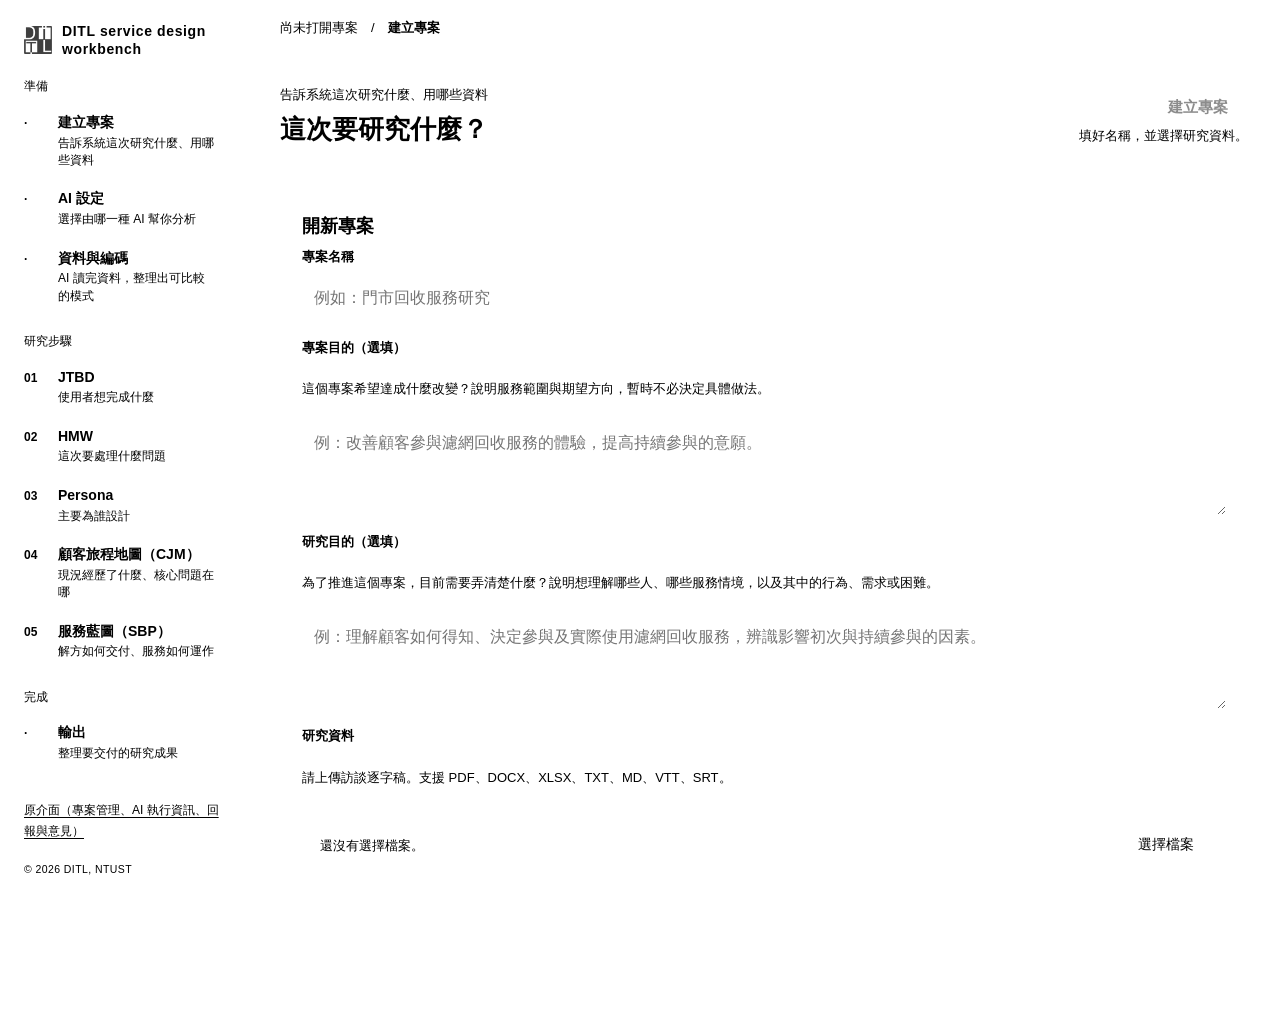
==== commit ac42e82c: "ditl_sbp 0.3.0 — purposes, core problems on the journey, MUJI and 恆隆行 example projects" ====
--- a/tools/sbp_review/ui-v3.html
+++ b/tools/sbp_review/ui-v3.html
@@ -38,7 +38,6 @@
 .main{background:var(--wb-surface-work);min-width:0}
 .top{height:56px;display:flex;align-items:center;justify-content:space-between;padding:0 32px;border-bottom:1px solid var(--wb-border-subtle);font-size:13px;color:var(--wb-text-secondary)}
 .top b{color:var(--wb-text-primary);font-weight:600}
-.proto-tag{border:1px solid var(--wb-border-strong);border-radius:999px;padding:2px 10px;font-size:12px}
 .page{max-width:1480px;margin:0 auto;padding:28px 32px 80px}
 /* page head: purpose -> decision (two layers only) */
 .head{display:flex;justify-content:space-between;gap:24px;align-items:flex-end;padding-bottom:20px;margin-bottom:24px;border-bottom:1px solid var(--wb-border-subtle)}
@@ -112,7 +111,9 @@
 .tab{border:0;background:none;padding:8px 14px 10px;font-size:14px;color:var(--wb-text-secondary);border-bottom:2px solid transparent;margin-bottom:-1px;text-align:left}
 .tab small{display:block;font-size:12px;font-weight:400}
 .tab.on{color:var(--wb-text-primary);font-weight:600;border-bottom-color:var(--wb-accent)}
-.oc-list{max-height:560px;overflow:auto;border:1px solid var(--wb-border-subtle);border-radius:10px;margin-top:10px}
+.oc-list{display:grid;gap:8px;margin-top:10px}
+.oc-src{border:1px solid var(--wb-border-subtle);border-radius:10px;overflow:hidden}
+.oc-src>summary{cursor:pointer;list-style:revert}
 .oc{border-bottom:1px solid var(--wb-border-subtle);padding:10px 14px;font-size:14px}
 .oc summary{cursor:pointer}.oc summary span{color:var(--wb-text-secondary);margin-left:8px}
 .oc blockquote{margin:8px 0 4px;border-left:3px solid var(--wb-claim-evidence);padding-left:10px;line-height:1.8}
@@ -157,7 +158,7 @@
 .dot-p b{font-weight:600;background:rgba(255,255,255,.9);padding:0 3px;border-radius:3px}
 .ax-x,.ax-y{position:absolute;font-size:12px;color:var(--wb-text-secondary)}
 .ax-x{bottom:-26px}.ax-x.l{left:0}.ax-x.r{right:0}
-.ax-y{left:-30px;writing-mode:vertical-rl;transform:rotate(180deg)}.ax-y.b{bottom:0}.ax-y.t{top:0}
+.ax-y{left:-30px;writing-mode:vertical-rl;text-orientation:upright}.ax-y.b{bottom:0}.ax-y.t{top:0}
 .ax-title{position:absolute;font-size:12px;font-weight:600}
 .persona-card{display:grid;grid-template-columns:300px minmax(0,1fr);gap:18px}
 .persona-id{background:var(--wb-surface-app);border-radius:12px;padding:18px}
@@ -167,7 +168,8 @@
 .pfields{display:grid;grid-template-columns:1fr 1fr;gap:10px}
 .pfield{border:1px solid var(--wb-border-subtle);border-radius:10px;padding:10px 12px}
 .pfield.wide{grid-column:1/-1}
-.pfield label{font-size:12px;font-weight:600;color:var(--wb-text-secondary);display:flex;justify-content:space-between}
+.pfield label{font-size:12px;font-weight:600;color:var(--wb-text-secondary);display:flex;justify-content:flex-start;align-items:center;gap:6px}
+.pc-icon{display:block;width:18px;height:18px;flex:none;stroke:var(--wb-text-secondary);stroke-width:1.6;fill:none;stroke-linecap:round;stroke-linejoin:round}
 .pfield textarea{width:100%;border:0;padding:4px 0 0;resize:vertical;min-height:72px;background:transparent;line-height:1.7;font-size:14px}
 .pfield textarea:focus{outline:none}
 .pfield:focus-within{border-color:var(--wb-border-selected)}
@@ -189,18 +191,52 @@
 .stepname small{color:var(--wb-text-secondary)}
 /* emotion */
 .emo-cell{padding:0;position:relative}
-.emo-legend{display:flex;flex-direction:column;justify-content:space-between;height:120px;padding:10px 0}
-.emo-legend span{font-size:12px;font-weight:400;color:var(--wb-text-secondary);line-height:1}
+.emo-legend{position:relative}
+.emo-legend span{position:absolute;left:0;transform:translateY(-50%);font-size:12px;font-weight:400;color:var(--wb-text-secondary);line-height:1;white-space:nowrap}
+.emo-legend .emo-title{transform:none;color:var(--wb-text-primary);font-weight:600;font-size:13px}
+.emo-key{display:flex;align-items:center;gap:6px;font-size:12px;font-weight:400;color:var(--wb-text-secondary);margin:4px 0 6px}
 .emo-point{cursor:ns-resize}
 .emo-point:focus{outline:none}
 .emo-point:focus circle.halo{stroke-width:3;filter:drop-shadow(0 0 3px var(--wb-accent))}
 .cell.core{display:flex;flex-direction:column;gap:6px}
+.axial-scope{margin:0 0 4px;color:var(--wb-text-secondary)}
+.pflow{display:grid;grid-template-columns:1fr auto 1fr auto 1fr;gap:6px;align-items:stretch;margin:6px 0 10px}
+.pflow-col{background:var(--wb-surface-app);border:1px solid var(--wb-border-subtle);border-radius:10px;padding:8px 10px;min-width:0;font-size:13px;line-height:1.55}
+.pflow-col>b{color:var(--wb-accent);font-size:12px}
+.pflow-col ul{margin:4px 0 0;padding-left:16px;display:grid;gap:6px}
+.pflow-arrow{align-self:center;color:var(--wb-text-secondary);font-weight:700}
+@media (max-width:700px){.pflow{grid-template-columns:1fr}.pflow-arrow{transform:rotate(90deg);justify-self:center}}
+.cell.core-sec{grid-column:1/-1;background:var(--wb-accent-tint);font-weight:600;font-size:14px;padding:10px 12px}
+.cell.core-sec .core-sec-in{position:sticky;left:12px;display:inline-block;max-width:calc(100vw - 360px)}
+.cell.core-sec .core-sec-in span{font-weight:400;color:var(--wb-text-secondary);font-size:13px;margin-left:8px}
+.cell.band-lab{display:flex;gap:8px;align-items:flex-start;text-align:left;font-size:13px;font-weight:600;line-height:1.35;cursor:pointer;border:0;border-right:1px solid var(--wb-border-subtle);border-bottom:1px solid var(--wb-border-subtle);font-family:inherit;color:var(--wb-text-primary)}
+.cell.band-lab .box{width:14px;height:14px;flex:none;border:1.5px solid var(--wb-border-strong);border-radius:3px;margin-top:1px}
+.cell.band-lab.on{color:var(--wb-accent)}
+.cell.band-lab.on .box{background:var(--wb-accent);border-color:var(--wb-accent)}
+.cell.band-lab small{display:block;font-weight:500;color:var(--wb-text-secondary)}
+.cell.band-c{padding:0;position:relative;min-height:40px;cursor:pointer}
+.cell.band-c.span::before{content:"";position:absolute;left:0;right:0;top:50%;border-top:2px dotted var(--wb-border-strong)}
+.cell.band-c.hit::after{content:"";position:absolute;inset:7px 5px;border-radius:7px;background:var(--wb-surface-app);border:1.5px solid var(--wb-border-strong)}
+.cell.band-c.on.span::before{border-top-color:var(--wb-accent)}
+.cell.band-c.on.hit::after{background:var(--wb-accent);border-color:var(--wb-accent)}
+.band-row:hover .cell.band-c.hit::after{border-color:var(--wb-accent)}
+.core-detail{display:grid;gap:4px;min-height:48px;font-size:13.5px}
+.core-result b{color:var(--wb-accent)}
 .cell.core label{display:flex;gap:6px;align-items:center;font-size:12px;font-weight:600;cursor:pointer}
 .cell.core input{accent-color:var(--wb-accent)}
 .core-text{border:1px solid transparent;border-radius:8px;background:none;padding:4px;text-align:left;font-size:13px;line-height:1.6}
 .core-text:hover{border-color:var(--wb-border-strong);background:var(--wb-surface-hover)}
 .core-text .src{display:block;font-size:12px;color:var(--wb-text-secondary);margin-top:2px}
 .cell.core.dev{box-shadow:inset 0 0 0 2px var(--wb-border-selected)}
+.core-cand{border-top:1px dashed var(--wb-border-strong);padding-top:6px;font-size:13px;line-height:1.6}
+.core-card{border:1px solid var(--wb-border-strong);border-radius:8px;padding:10px 12px;margin:8px 0;font-size:13px;line-height:1.6}
+.core-card.adopted{border-color:var(--wb-border-selected)}
+.core-card .core-problem{margin:0 0 4px;font-weight:600}
+.core-card .src{display:block;font-size:12px;color:var(--wb-text-secondary)}
+.core-head{font-size:13px;margin:12px 0 4px}
+.core-link{display:block;font-size:12px;border-left:3px solid var(--wb-border-selected);padding-left:6px;margin-top:4px}
+.core-cand p{margin:2px 0 4px}
+.core-cand .src{display:block;font-size:12px;color:var(--wb-text-secondary)}
 /* delivery matrix */
 .dl-sol{display:flex;flex-direction:column;gap:8px;width:100%}
 .dl-sol+.dl-sol{border-top:1px dashed var(--wb-border-strong);padding-top:8px}
@@ -292,6 +328,16 @@
  {id:'前台行動',name:'前台行動',cls:'lane-front'},
  {id:'後台行動',name:'後台行動',cls:'lane-back'},
  {id:'支援流程',name:'支援流程',cls:'lane-support'}];
+// 研究者回報（2026-10-22）：v3 的 Persona 欄位少了舊介面那組圖示；沿用同一組線條圖示（persona-insight-card-icons）。
+const PERSONA_FIELD_ICONS={
+  motivation:'<svg class="pc-icon" viewBox="0 0 20 20" aria-hidden="true"><line x1="5" y1="3" x2="5" y2="17"/><path d="M5,4 L14,4 L11,7 L14,10 L5,10"/></svg>',
+  context:'<svg class="pc-icon" viewBox="0 0 20 20" aria-hidden="true"><circle cx="10" cy="7.2" r="3.2"/><path d="M7,9.2 L10,17 L13,9.2"/></svg>',
+  behavior:'<svg class="pc-icon" viewBox="0 0 20 20" aria-hidden="true"><polyline points="3,5 4.5,6.5 7,4"/><line x1="9" y1="5" x2="17" y2="5"/><polyline points="3,10.5 4.5,12 7,9.5"/><line x1="9" y1="10.5" x2="17" y2="10.5"/><polyline points="3,16 4.5,17.5 7,15"/><line x1="9" y1="16" x2="17" y2="16"/></svg>',
+  challenge:'<svg class="pc-icon" viewBox="0 0 20 20" aria-hidden="true"><path d="M10,3 L18,17 L2,17 Z"/><line x1="10" y1="8" x2="10" y2="12.5"/><circle cx="10" cy="14.8" r="0.9" fill="currentColor" stroke="none"/></svg>',
+  need:'<svg class="pc-icon" viewBox="0 0 20 20" aria-hidden="true"><circle cx="10" cy="10" r="7"/><circle cx="10" cy="10" r="4"/><circle cx="10" cy="10" r="1.3" fill="currentColor" stroke="none"/></svg>',
+  decision_pattern:'<svg class="pc-icon" viewBox="0 0 20 20" aria-hidden="true"><circle cx="5" cy="10" r="2"/><line x1="7" y1="10" x2="10" y2="10"/><polyline points="10,10 14,5 17,5"/><polyline points="10,10 14,15 17,15"/></svg>',
+};
+const PFIELD_ICON={context:'context',motivation_goal:'motivation',decision_pattern:'decision_pattern',behavior_strategy:'behavior',challenge:'challenge',need:'need'};
 const PFIELDS=[['description','一句話描述',true],['user_story','使用者故事',true],['context','情境'],['motivation_goal','動機與目標'],['decision_pattern','判斷方式'],['behavior_strategy','行為與策略'],['challenge','困難'],['need','需求']];
 const PROVIDERS=[
  {id:'codex',name:'Codex',kind:'CLI',note:'用 ChatGPT 帳號登入。'},
@@ -315,7 +361,7 @@
  projects:null,runs:[],provider:null,providerStatus:null,
  codingTab:'selective',ocFilter:'',
  jtbd:[],jtbdOwnOn:[],customJTBD:blankJTBD(),hmw:null,customHMW:blankHMW(),
- draft:{name:'',purpose:'',files:[]},newCase:null,execution:{apiKey:''},models:{model:'',effort:'',stations:{}},
+ draft:{name:'',purpose:'',project:'',files:[]},newCase:null,execution:{apiKey:''},models:{model:'',effort:'',stations:{}},
  job:null,codingOut:null,codingFailure:null,busy:{},err:{},
  axes:[],quadrant:null,emotion:{},develop:[],adopted:[],
  deliverables:null,picked:{}
@@ -398,7 +444,7 @@
   // 內部（不當模組層常數）：這個檔案的測試套件慣例是逐一抽出單一
   // `function X(){...}` 區塊丟進獨立的 Node 執行環境驗證，放在外面會讓
   // 這個常數在那些抽出來的區塊裡變成未定義。
-  const EVIDENCE_ID_SHAPE='(?:E|AXIS|CAT|HMW|JOB|JTBD|PERSONA|PROP|QUADRANT|SEG|SRC|STEP)-\\d+';
+  const EVIDENCE_ID_SHAPE='(?:E|AXIS|CAT|CONCERN|HMW|ISS|JOB|JTBD|PERSONA|PROP|QUADRANT|SEG|SRC|STEP)-\\d+';
   // 2026-10-16 P0：模型常把幾個編號並列後才接一個括號（「E-034、E-037（受訪者甲）」），
   // 括號講的是整串的說話者；也常寫「沛欣在 E-343、E-344 說」，那裡的編號是
   // 「哪一段話」的定位，不是主詞。以前逐個換成「某位受訪者」，句子變成
@@ -513,6 +559,28 @@
   if(/[\\/][\w.\-]*[\\/]|registry|lifecycle|traceback|stack trace|provider|\bmodel\b|schema|digest|gemini|localhost|127\.0\.0\.1|:\d{2,5}\b|\.(py|js|ya?ml|json)\b|模型|結構驗證/i.test(text))return safe;
   return text.length>200?text.slice(0,200)+'…':text;
 }
+// researcher-readable-coding-failure：與原介面同一份；編碼中途失敗時用步驟狀態說明，原文只放在技術細節。
+const CODING_STEPS=[['align','資料整理'],['semantic_segments','語意分段'],['open_coding','開放編碼'],
+  ['axial_coding','主軸編碼'],['selective_themes','選擇編碼'],['narrative_jtbd','顧客任務候選']];
+const CODING_STEP_STATE_KEYS={semantic_segments:'semantic_segments_state',open_coding:'open_coding_state',
+  axial_coding:'axial_coding_state',selective_themes:'selective_themes_state',narrative_jtbd:'narrative_job_candidates_state'};
+function codingFailureView(meta){
+  meta=meta||{};
+  const done=[];let stopped=null;
+  for(const [key,label] of CODING_STEPS){
+    const complete=key==='align'?((meta.stages||{}).align==='complete'):meta[CODING_STEP_STATE_KEYS[key]]==='complete';
+    if(complete){done.push(label);continue;}
+    stopped={key,label};break;
+  }
+  const cancelled=meta.coding_state==='cancelled',interrupted=meta.coding_state==='running';
+  const heading=cancelled?'這一輪編碼已取消':interrupted?'這一輪編碼中斷了':stopped?`編碼在「${stopped.label}」這一步停下來了`:'編碼沒有完成';
+  const where=stopped?`「${stopped.label}」`:'沒完成的步驟';
+  const lines=[
+    done.length?`前面已完成的${done.map(label=>`「${label}」`).join('、')}都保留著，重試不會重做。`:'這一輪還沒有已完成的步驟。',
+    `按「重試這一輪編碼」會從${where}接著做；重試會再次呼叫模型、使用 CLI 額度。`,
+  ];
+  return {stopped,done,heading,lines,raw:String(meta.coding_failure||'').trim()};
+}
 function researcherPhase(phase,fallback){
   return typeof phase==='string'&&/[\u4e00-\u9fff]/.test(phase)?phase:fallback;
 }
@@ -537,13 +605,18 @@
     const svg=grid.querySelector('.as-is-grid-lines');if(!svg)return;
     const box=grid.getBoundingClientRect();
     svg.setAttribute('width',grid.scrollWidth);svg.setAttribute('height',grid.scrollHeight);
-    const rect=id=>{const el=grid.querySelector(`[data-node="${CSS.escape(id)}"]`);if(!el)return null;const r=el.getBoundingClientRect();return {l:r.left-box.left,r:r.right-box.left,t:r.top-box.top,b:r.bottom-box.top};};
+    const toBox=el=>{const r=el.getBoundingClientRect();return {l:r.left-box.left,r:r.right-box.left,t:r.top-box.top,b:r.bottom-box.top};};
+    const boxes={};grid.querySelectorAll('[data-node]').forEach(el=>{boxes[el.getAttribute('data-node')]=toBox(el)});
+    const all=Object.values(boxes),rect=id=>boxes[id]||null;
     const paths=(d.relations||[]).map(rel=>{
       const a=rect(rel.from),b=rect(rel.to);if(!a||!b)return '';
       let path;
       if(Math.abs((a.l+a.r)/2-(b.l+b.r)/2)<4){
-        const down=b.t>a.b;const x=(a.l+a.r)/2;
-        path=`M${x},${down?a.b:a.t} V${down?b.t:b.b}`;
+        const down=b.t>a.b;const x=(a.l+a.r)/2,top=down?a.b:b.b,bottom=down?b.t:a.t;
+        // A straight line would run through the cards stacked between the two ends; go round them on the right.
+        const between=all.some(r=>r!==a&&r!==b&&r.l<x&&r.r>x&&r.b>top&&r.t<bottom);
+        if(between){const gx=Math.max(a.r,b.r)+5;path=`M${a.r},${(a.t+a.b)/2} H${gx} V${(b.t+b.b)/2} H${b.r}`;}
+        else path=`M${x},${down?a.b:a.t} V${down?b.t:b.b}`;
       }else{
         const right=b.l>a.r;const sx=right?a.r:a.l,tx=right?b.l:b.r,sy=(a.t+a.b)/2,ty=(b.t+b.b)/2,mx=(sx+tx)/2;
         path=`M${sx},${sy} H${mx} V${ty} H${tx}`;
@@ -558,15 +631,15 @@
 /* ---------- read adapters ---------- */
 const get=url=>scopedFetch(url).then(r=>r.ok?r.data:null,()=>null);
 const getPlain=url=>fetch(url).then(r=>r.ok?r.json():null).catch(()=>null);
-function emptyModel(run){return {run,loading:true,evidence:{},evKeys:{},seq:0,lookup:null,project:{label:'',purpose:'',files:[]},
+function emptyModel(run){return {run,loading:true,evidence:{},evKeys:{},seq:0,lookup:null,project:{label:'',purpose:'',projectPurpose:'',inputs:[],files:[]},
  coding:{open:[],axial:[],themes:[],state:'none'},jtbd:[],jtbdOwn:[],jtbdState:{},hmw:[],hmwOwn:null,
- persona:{axes:[],subjects:[],personas:[],recorded_pair:[],recorded_quadrant:null},
+ persona:{axes:[],subjects:[],personas:[],concerns:[],recorded_pair:[],recorded_quadrant:null},
  journey:{label:'',goal:'',stages:[],steps:[]},sbp:{nodes:[],conflicts:[],references:[],built:false},status:{},meta:{}}}
 // 引用一律取 API 回傳的原文、說話者與位置；有證據編號就用編號當 key，沒有就給一個內部 key。
 function addEv(q,id){
  if(!q||!String(q.text||'').trim())return null;
- const e={text:String(q.text),role:q.role||q.speaker||'',locator:q.locator||'',source:q.source||'',question:q.question||''};
- const dedupe=e.text+'|'+e.locator+'|'+e.role;
+ const e={text:String(q.text),role:q.role||q.speaker||'',locator:q.locator||'',source:q.source||'',question:q.question||'',session:q.session||''};
+ const dedupe=e.text+'|'+e.locator+'|'+e.role+'|'+e.session;
  const key=id||H.evKeys[dedupe]||('q'+(++H.seq));
  if(!H.evidence[key])H.evidence[key]=e;
  if(!id)H.evKeys[dedupe]=key;
@@ -593,6 +666,14 @@
 }
 function projectOf(run){return (S.projects||[]).find(p=>(p.versions||[]).some(v=>v.name===run))||null}
 
+// 還沒有分析版本的專案：回到剛建立時的狀態，從「資料與編碼」開始編碼。
+async function openNewCase(pr){
+ S.cur=null;H=null;drawer=null;S.err={};
+ S.newCase={path:pr.path,case_id:pr.case_id,name:pr.name,ctx:null};
+ writeHash();render();
+ const ctx=((await get('/api/project-context?case_id='+encodeURIComponent(pr.case_id)))||{}).project_context||null;
+ if(S.newCase&&S.newCase.case_id===pr.case_id){S.newCase.ctx=ctx;render()}
+}
 // keep：寫入之後重讀，舊內容留在畫面上直到新內容到齊。
 async function openProject(run,{keep=false}={}){
  if(!run)return;
@@ -612,7 +693,7 @@
  H.lookup=report&&report.nodes?reportIdLookup(report):null;
  H.meta=runMeta();
  buildProject(project,axial);
- if(!H.project.purpose&&project){const p=await get('/api/research-purpose?case_id='+encodeURIComponent(project.case_id));H.project.purpose=((p||{}).research_purpose||{}).text||''}
+ await loadContext(run);
  H.reportRaw=report;buildCoding(axial);buildJTBD(axial);buildHMW(hmw);buildPersona(pm,pc);buildJourney(jm,report);buildSBP(report,asis);
  if(picks&&picks.jtbdRec===JSON.stringify(H.jtbdRecorded)){S.jtbd=picks.jtbd.filter(id=>H.jtbd.some(j=>j.id===id));S.jtbdOwnOn=picks.own;S.customJTBD=picks.cj}
  if(picks&&picks.hmwRec===JSON.stringify(H.hmwRecorded)&&(picks.hmw==='custom'||H.hmw.some(x=>x.id===picks.hmw))){S.hmw=picks.hmw;S.customHMW=picks.ch}
@@ -630,11 +711,13 @@
  let n=0;
  H.coding.open=(a.open_codes||[]).map(g=>({source:String(g.source||'').replace(/\.[A-Za-z0-9]+$/,''),codes:(g.codes||[]).map(c=>({id:'oc'+(++n),name:c.name,description:c.description,quotes:evList(c.quotes)}))}));
  H.coding.axial=(a.categories||[]).map(c=>({id:c.id,name:c.category_name||c.label,label:c.label,definition:scrub(c.definition),summary:scrub(c.description),
-  quotes:evList(c.representative_quotes&&c.representative_quotes.length?c.representative_quotes:c.quotes,3),
-  concepts:(c.concepts||[]).map(x=>x.name).filter(Boolean),conflicts:(c.conflicts||[]).map(x=>typeof x==='string'?x:x.description).filter(Boolean).map(scrub)}));
+  quotes:evList(Array.isArray(c.representative_quotes)?c.representative_quotes:c.quotes,3),noStandalone:!!c.no_standalone_quote,
+  concepts:(c.concepts||[]).map(x=>x.name).filter(Boolean),conflicts:(c.conflicts||[]).map(x=>typeof x==='string'?x:x.description).filter(Boolean).map(scrub),
+  paradigm:c.paradigm||null}));
  const axByName=Object.fromEntries(H.coding.axial.map(c=>[c.name,c.id]));
  H.coding.themes=(((a.selective_themes||{}).themes)||[]).map(t=>({id:t.id,tier:t.tier,name:t.name,core_sentence:t.core_sentence,insight:scrub(t.insight),
-  key_insights:(t.key_insights||[]).map(scrub),axial_refs:(t.axial_names||[]).map(nm=>axByName[nm]).filter(Boolean),quotes:evList(t.quotes)}));
+  key_insights:(t.key_insights||[]).map(scrub),axial_refs:(t.axial_names||[]).map(nm=>axByName[nm]).filter(Boolean),quotes:evList(t.quotes),noStandalone:!!t.no_standalone_quote}));
+ H.coding.focuses=(((a.selective_themes||{}).purpose_report)||[]).map(r=>({focus:r.focus,layers:r.found_in_layers||{},why:scrub(r.why_not_core||''),axial_refs:(r.axial_names||[]).map(nm=>axByName[nm]).filter(Boolean)}));
 }
 function buildJTBD(a){
  a=a||{};const sel=(a.pair_selection||{}).selections||[];H.jtbdRecorded=sel;
@@ -649,7 +732,9 @@
 }
 function buildHMW(h){
  h=h||{};const selected=h.selected||null;
- H.hmw=(h.candidates||[]).map(c=>({id:c.hmw_id,statement:c.statement||c.label,problem_structure:scrub(c.problem_structure||c.tension),refs:evList(c.evidence,3)}));
+ const pv=h.purpose_view||{};
+ H.hmw=(h.candidates||[]).map(c=>({id:c.hmw_id,statement:c.statement||c.label,problem_structure:scrub(c.problem_structure||c.tension),refs:evList(c.evidence,3),focuses:(pv.by_hmw||{})[c.hmw_id]||[]}));
+ H.hmwUnanswered=(pv.unanswered||[]).map(u=>({focus:u.focus,reason:scrub(u.reason)}));
  H.hmwRecorded=selected;S.customHMW=blankHMW();
  S.hmw=selected&&H.hmw.some(x=>x.id===selected.hmw_id)?selected.hmw_id:null;
  // 自己寫的 HMW 照原介面拆回兩格（我們如何讓{誰}的人，能{想達成}？）。
@@ -659,11 +744,21 @@
 }
 function buildPersona(pm,pc){
  pm=pm||{};pc=pc||{};
- H.persona.axes=(pm.axes||[]).map(a=>({id:a.id,label:a.label,pole_low:a.pole_low,pole_high:a.pole_high}));
- H.persona.subjects=(pm.subjects||[]).map(s=>({key:s.key,short:s.short,role:s.role,quote:s.quote,
-  placements:Object.fromEntries(Object.entries(s.placements||{}).map(([ax,pos])=>[ax,{position:pos,rationale:(s.rationales||{})[ax]||''}]))}));
+ H.persona.axes=(pm.axes||[]).map(a=>({id:a.id,label:a.label,pole_low:a.pole_low,pole_high:a.pole_high,
+  concerns:a.concern_ids||[],kind:a.difference_kind||'',relevance:a.purpose_relevance||'',basis:a.discriminating_basis||'',
+  type:a.axis_type||'',design:a.design_implication||'',gaps:a.gaps||''}));
+ // 2026-10-22 研究者裁定：Persona 頁以研究資料的受訪者編號（P-1⋯）標示，說話者描述常常都是「顧客」，分不出誰是誰。
+ H.persona.subjects=(pm.subjects||[]).map(s=>({key:s.key,short:s.key,role:s.role,quote:s.quote,
+  placements:Object.fromEntries(Object.entries(s.placements||{}).map(([ax,pos])=>[ax,{position:pos,rationale:(s.rationales||{})[ax]||'',reason:(s.unplaced_reasons||{})[ax]||''}]))}));
+ // persona-matrix-comparison-first：每個共同關切的逐人比較；舊檔沒有這一層。
+ H.persona.quadNames=pm.quadrant_names||{};
+ H.persona.concerns=(pm.concerns||[]).map(c=>({...c,comparisons:(c.comparisons||[]).map(x=>({...x,refs:evList(x.evidence)})),
+  findings:(c.findings||[]).map(f=>({...f,refs:evList(f.evidence)}))}));
  const confirmed=pm.confirmed||null;
  H.persona.recorded_pair=(pm.confirmed_axis_ids&&pm.confirmed_axis_ids.length?pm.confirmed_axis_ids:pm.default_axis_ids)||[];
+ // purpose-aware-research-calibration：軸與研究者目的的關係、預設兩軸的理由、比較裡沒有差異的關注點。
+ H.persona.purposeFocus=pm.purpose_focus||{};H.persona.defaultAxes=pm.default_axis_ids||[];H.persona.defaultBasis=pm.default_basis||'';
+ H.persona.noDifference=pm.purpose_no_difference||[];
  H.persona.recorded_quadrant=confirmed&&Array.isArray(confirmed.quadrant)?quadKey(confirmed.quadrant[0],confirmed.quadrant[1]):null;
  H.persona.target=confirmed&&confirmed.target||null;
  H.persona.status=pm.status||'none';H.persona.attribution=pm.attribution||null;H.persona.confirmedAxes=pm.confirmed_axis_ids||[];H.persona.confirmedQuad=H.persona.recorded_quadrant;
@@ -674,6 +769,7 @@
   const basis=((pc.basis_by_persona||{})[p.id]||{});
   return {...p,quote:{text:rq.text||'',ref:quoteRef},basis_refs:evList(basis.evidence,3)}});
  S.axes=H.persona.recorded_pair.slice(0,2);S.quadrant=H.persona.recorded_quadrant;
+ if(S.station==='persona')setTimeout(autoNameQuadrants,0);
  const state=((pc.confirmation||{}).state)||'none';
  H.status.persona={confirmed:state==='confirmed',made:H.persona.personas.length>0,
   stale:((pc.freshness||{}).state&&pc.freshness.state!=='current')||((pm.hmw_framing||{}).state&&pm.hmw_framing.state!=='current')};
@@ -683,9 +779,9 @@
  H.journey.label=scenario.label||'';H.journey.goal=scenario.customer_goal||'';
  H.journey.stages=jm.stages||[];
  H.journey.steps=(jm.steps||[]).map((s,i)=>({id:s.id,label:s.label,stage_id:s.stage_id,actions:s.actions||[],pain_points:s.pain_points||[],
-  emotion:Number.isInteger(s.emotion)?s.emotion:null,satisfaction:s.satisfaction_items||[],
+  emotion:Number.isInteger(s.emotion)?s.emotion:null,divergent:!!s.emotion_divergent,reaction:s.reaction||'',satisfaction:s.satisfaction_items||[],
   evidence_refs:evList(((jm.step_evidence||[])[i])||[]),develop:!!s.develop_solution,analysis:s.solution_analysis||null,
-  selected:s.selected_solution_ids||[],coreProblem:s.core_problem||'',momentModel:!!s.moment_selection,solutionsStale:!!s.solutions_stale,applicability:s.solution_applicability||null,
+  selected:s.selected_solution_ids||[],coreProblem:s.core_problem||'',coreCandidateId:s.core_problem_candidate_id||null,coreRefs:evList(s.core_problem_evidence||[]),momentModel:!!s.moment_selection,solutionsStale:!!s.solutions_stale,applicability:s.solution_applicability||null,
   solutions:(s.solution_candidates||[]).map(c=>({id:c.id,text:c.text,delivery:Object.fromEntries(CHANNELS.map(ch=>[ch.id,((c.channels||{})[ch.id]||[])])),
    evidence_refs:[...new Set(Object.values(c.channels||{}).flat().flatMap(d=>d.evidence_refs||[]))]}))}));
  steps=H.journey.steps;solById={};steps.forEach((s,i)=>s.solutions.forEach(o=>solById[o.id]={...o,stepIndex:i,stepId:s.id}));
@@ -693,9 +789,24 @@
  S.develop=steps.filter(s=>s.develop).map(s=>s.id);
  S.adopted=steps.flatMap(s=>s.selected);
  const conf=jm.confirmation||{};
- H.journey.conf=conf;H.journey.solutionModel=!!jm.solution_selection_model;H.journey.build=jm.build||{};H.journey.annotations=jm.annotations||null;
+ H.journey.conf=conf;H.journey.solutionModel=!!jm.solution_selection_model;
+ // cjm-as-is-first-core-problems: an as-is CJM and its core problem layer (candidates, relevance, recheck).
+ H.journey.asIs=!!jm.as_is_first;H.journey.core=jm.core_problems||null;H.journey.header=jm.header||{};
+ if(H.journey.core)Object.values(H.journey.core.steps||{}).forEach(c=>{if(c.candidate)c.candidate.refs=evList(c.candidate.evidence||[])});
+ // cjm-core-problem-synthesis: v2 journey-level candidates and the adopted records (each stored once).
+ if(H.journey.core)(H.journey.core.candidates||[]).forEach(c=>{c.refs=evList(c.evidence||[])});
+ H.journey.adopted=(jm.adopted_core_problems||[]).map(r=>({...r,refs:evList(r.evidence||[])}));H.journey.build=jm.build||{};H.journey.annotations=jm.annotations||null;
  H.status.cjm={confirmed:conf.state==='confirmed',edited:conf.state!=='confirmed'&&conf.state!=='persona_changed'&&!!conf.previously_confirmed,personaChanged:conf.state==='persona_changed'};
 }
+// v3-external-research-honest-status：與原介面同一份說法，照實說外部研究有沒有做。
+const EXTERNAL_RESEARCH_NOTE={
+  unsupported:'這次未執行外部研究：目前的 AI 執行方式不支援網路搜尋。',
+  failed:'外部研究未完成，這次藍圖未新增外部參考。',
+  not_run:'外部研究未完成，這次藍圖未新增外部參考。',
+  no_admissible:'已完成搜尋，但沒有找到符合來源標準的資料。',
+};
+// 顧客這一層是已確認旅程的原句；產生時標題被截在 16 字，卡片上改放完整的那一句。
+const nodeText=nd=>nd.layer==='顧客行動'&&nd.description&&nd.description!==nd.label&&nd.description.startsWith(nd.label)?nd.description:nd.label;
 function buildSBP(r,asis){
  const nodes=(r&&r.nodes)||[];
  H.sbp.nodes=nodes.map(n=>({id:n.id,label:n.label,description:scrub(n.description),step:Number.isInteger(n.step)?n.step:(/^\d+$/.test(String(n.step||''))?+n.step:null),
@@ -704,23 +815,24 @@
    ref:c.source_text?addEv({text:c.source_text,role:c.role||((c.provenance||{}).participant_or_role),locator:c.source_locator,source:(c.provenance||{}).document_title},c.evidence_ref):null})),
   markers:(n.markers||[]).map(m=>({type:m.type,note:scrub(m.note),ref:m.source_text?addEv({text:m.source_text,role:m.role,locator:(m.provenance||{}).locator,source:(m.provenance||{}).document_title},m.evidence_ref):null}))}));
  H.sbp.conflicts=((r&&r.conflicts)||[]).map(c=>({description:scrub(c.description),evidence_refs:evList(c.evidence)}));
- H.sbp.references=((r&&r.external_references)||[]).map(x=>({text:scrub(x.text),context:x.applicability_context,uncertainty:externalUncertaintyText(x.uncertainty),
-  sources:(x.supports||[]).map(s=>s.title||s.publisher).filter(Boolean)}));
+ H.sbp.references=((r&&r.external_references)||[]).map(x=>({text:scrub(x.text),summary:scrub(x.summary||''),context:x.applicability_context,uncertainty:externalUncertaintyText(x.uncertainty),
+  // v3-reading-fixes: each source once, opening the page it came from in a new tab.
+  sources:[...new Map((x.supports||[]).filter(s=>s.title||s.publisher).map(s=>[s.url||s.title||s.publisher,{label:s.title||s.publisher,url:/^https?:\/\//.test(s.url||'')?s.url:''}])).values()]}));
  S.report=r||null;H.sbp.built=nodes.length>0;
  const m=(r&&r.meta)||{};
  const edited=m.review_state==='reviewed'&&m.current_artifact_fingerprint!=null&&m.reviewed_artifact_fingerprint!=null&&m.current_artifact_fingerprint!==m.reviewed_artifact_fingerprint;
  // 藍圖的確認與新鮮度以 /api/as-is-build 為準（原介面同一份狀態）；舊回應退回 run 的審閱紀錄。
- const a=asis||{},c=a.confirmation||null;H.asis={confirmation:c||{},freshness:a.freshness||{},build:a.build||null};
+ const a=asis||{},c=a.confirmation||null;H.asis={confirmation:c||{},freshness:a.freshness||{},build:a.build||null,research:a.external_research||{},search:a.research_search||{}};
  // 上游還沒解決（例如採用的解方要重新確認）時，先前確認的藍圖可以看，但不是目前的（原介面 asIsUpstreamStatusText）。
  H.status.sbp=c?{confirmed:!!c.downstream_eligible&&c.upstream!=='unresolved',edited:!c.downstream_eligible&&!!c.previously_confirmed,stale:(a.freshness||{}).state==='stale'||c.upstream==='reconsidered'}:{confirmed:m.review_state==='reviewed'&&!edited,edited};
 }
 
 /* ---------- AI jobs ---------- */
 const JOB_LABEL={fresh_coding:'編碼',hmw_formation:'形成 HMW',jtbd_candidates_generation:'形成 JTBD 候選',selective_themes_generation:'形成選擇編碼',
- stage_run:'分析受訪者差異',persona_content_generation:'產生 Persona',journey_generation:'建立顧客旅程',journey_solutions:'發展解方',
- as_is_blueprint_generation:'產生服務藍圖',generation:'產生服務藍圖',implementation_research:'查外部參考',chart_guide_drafting:'起草導讀'};
-const JOB_STATION={hmw_formation:'hmw',jtbd_candidates_generation:'jtbd',selective_themes_generation:'coding',stage_run:'persona',persona_content_generation:'persona',
- journey_generation:'cjm',journey_solutions:'sbp',as_is_blueprint_generation:'sbp',generation:'sbp',implementation_research:'sbp',chart_guide_drafting:'output'};
+ stage_run:'分析受訪者差異',persona_content_generation:'產生 Persona',journey_generation:'建立顧客旅程',journey_solutions:'發展解方',journey_core_problems:'起草核心問題',
+ as_is_blueprint_generation:'產生服務藍圖',generation:'產生服務藍圖',implementation_research:'查外部參考',chart_guide_drafting:'起草導讀',persona_quadrant_naming:'起草四格名稱'};
+const JOB_STATION={persona_quadrant_naming:'persona',hmw_formation:'hmw',jtbd_candidates_generation:'jtbd',selective_themes_generation:'coding',stage_run:'persona',persona_content_generation:'persona',
+ journey_generation:'cjm',journey_core_problems:'cjm',journey_solutions:'sbp',as_is_blueprint_generation:'sbp',generation:'sbp',implementation_research:'sbp',chart_guide_drafting:'output'};
 let jobTimer=null,jobTick=0;
 function jobRunning(kind){const j=S.job;return !!j&&(j.state==='running'||j.state==='waiting_for_model')&&(!kind||j.kind===kind)}
 function clock(sec){sec=Math.max(0,Math.round(sec||0));const m=Math.floor(sec/60),r=sec%60;return m?`${m} 分 ${r} 秒`:`${r} 秒`}
@@ -747,8 +859,10 @@
   const out=S.codingOut;
   if(!failed&&out){S.codingFailure=null;await loadShell();await openProject(out);toast('編碼完成，可以前往 JTBD。');return}
   const f=status.failure||{};
-  S.codingFailure={what_happened:researcherSafeError(f.what_happened,status.state==='cancelled'?'編碼已取消。':'編碼未能完成。'),why_it_matters:f.why_it_matters||'JTBD 候選尚未準備好。',next_action:f.next_action||'排除原因後重試這一輪編碼。'};
   const boot=await getPlain('/api/bootstrap');if(boot&&boot.runs)S.runs=boot.runs;
+  const m=(S.runs.find(r=>r.name===out)||{}).meta;
+  S.codingFailure=f.cause==='coding_runtime_failure'&&m&&['failed','cancelled'].includes(m.coding_state)?{view:codingFailureView(m)}
+   :{what_happened:researcherSafeError(f.what_happened,status.state==='cancelled'?'編碼已取消。':'編碼未能完成。'),why_it_matters:f.why_it_matters||'JTBD 候選尚未準備好。',next_action:f.next_action||'排除原因後重試這一輪編碼。'};
   return render();
  }
  const station=JOB_STATION[kind]||S.station;
@@ -813,13 +927,13 @@
  if(id==='project')return true;
  if(id==='ai'||id==='coding')return hasProject();
  if(id==='jtbd')return codingDone();
- if(id==='output')return isConfirmed('sbp');
+ if(id==='output')return codingDone();
  return isConfirmed(prev(id));
 }
 function blockedReason(id){
  if(id==='ai'||id==='coding')return '先在「建立專案」打開一個專案。';
  if(id==='jtbd')return '編碼完成後才有 JTBD 候選。';
- if(id==='output')return '服務藍圖確認後才能輸出。';
+ if(id==='output')return '編碼完成後才能輸出。';
  const p=STATIONS.find(x=>x.id===prev(id));return `先確認上一步「${p.name}」。`;
 }
 
@@ -854,6 +968,7 @@
 }
 
 /* ---------- small renderers ---------- */
+const NO_STANDALONE_QUOTE='這個主題沒有能單獨讀懂的原話。';
 function evidenceButton(refs,title,label='依據'){refs=(refs||[]).filter(r=>H&&H.evidence[r]);if(!refs.length)return '';return `<button class="ghost" data-evidence="${esc(refs.join(','))}" data-title="${esc(title)}">${esc(label)}</button>`}
 function head(st,{action,label,disabled,consequence,blocked,doneText}={}){
  if(RESEARCH.includes(st.id)&&isConfirmed(st.id)&&(!isStale(st.id)||st.id==='jtbd'||st.id==='hmw')&&st.id!=='sbp'){const next=STATIONS[STATIONS.findIndex(x=>x.id===st.id)+1];action='goNext:'+st.id;label='前往 '+next.name;disabled=false;blocked=null;consequence='之後回來修改，下游會提示你決定保留或重新產生。'}
@@ -870,21 +985,72 @@
 function loadingView(st){return head(st,{})+sec('','','<p class="hint">正在讀取這個專案⋯</p>')}
 
 /* ---------- stations ---------- */
+// purpose-aware-research-calibration：研究者帶進場的目的。文案照 2026-10-19 定稿；在意的關注點寫進目的裡，不另設議題欄；上傳只說明要訪談逐字稿，不設每檔類型選單（2026-10-23）。
+const CTX_COPY={project:{label:'專案目的（選填）',hint:'這個專案希望達成什麼改變？說明服務範圍與期望方向，暫時不必決定具體做法。',ph:'例：改善顧客參與濾網回收服務的體驗，提高持續參與的意願。'},
+ research:{label:'研究目的（選填）',hint:'為了推進這個專案，目前需要弄清楚什麼？說明想理解哪些人、哪些服務情境，以及其中的行為、需求或困難。',ph:'例：理解顧客如何得知、決定參與及實際使用濾網回收服務，辨識影響初次與持續參與的因素。'}};
+const INPUT_KIND_LABEL={survey:'問卷',word_of_mouth:'口碑',desk_research:'桌面研究',stakeholder_brief:'利害關係人要求',other:'其他'};
+function ctxField(id,key,value,attr){const c=CTX_COPY[key];return `<div class="field"><label for="${id}">${c.label}</label><p class="hint">${c.hint}</p><textarea id="${id}" class="textarea" ${attr} placeholder="${esc(c.ph)}">${esc(value)}</textarea></div>`}
+// purpose-aware-research-calibration：限制標出依據；業務輸入顯示研究者寫的摘要，不說成受訪者講的。
+function constraintLine(x){
+ if(typeof x==='string')return esc(scrub(x));
+ const t=esc(scrub(x.text||''));
+ if(x.basis==='evidence')return `${t}<small>（依據：證據）</small>`;
+ if(x.basis==='inference')return `${t}<small>（依據：AI 推論）</small>`;
+ if(x.basis==='business_context'){const names=(x.refs||[]).map(id=>{const b=((H&&H.project.inputs)||[]).find(y=>y.id===id);return b?`${INPUT_KIND_LABEL[b.kind]||b.kind}「${b.summary}」`:'業務輸入'});
+  return `${t}<small>（依據：你的業務輸入 ${esc(names.join('、'))}）</small>`}
+ return t;
+}
+// purpose-aware-research-calibration：主軸類別的典範模型，每一格標出是證據、綜合還是 AI 推論。
+const BASIS_LABEL={evidence:'證據',synthesis:'綜合',inference:'AI 推論'};
+// 2026-10-23 走查：典範模型改白話——小標、每格的依據標記、例外的稱呼。
+const PARADIGM_LABEL=[['conditions','什麼情況下'],['actions','怎麼做'],['consequences','結果']];
+const PARADIGM_BASIS={evidence:'原話直接說的',synthesis:'整理多則原話',inference:'AI 推論'};
+function paradigmHTML(p){
+ if(!p)return '';
+ const kind=k=>k==='situational'?'當時的情境':k==='user'?'這個人本身':'';
+ const item=x=>`<li>${x.basis?`<small class="hint">${esc([kind(x.kind),PARADIGM_BASIS[x.basis]].filter(Boolean).join('・'))}</small><br>`:''}${esc(scrub(x.text))}${x.reasoning?`<br><small>推論依據：${esc(scrub(x.reasoning))}</small>`:''}${(x.quotes||[]).length?`<details><summary><small>原文</small></summary>${x.quotes.map(q=>evHTML(addEv(q))).join('')}</details>`:''}</li>`;
+ // v3-axial-drawer-flow (2026-10-24 walkthrough): the three parts read left to right as one flow.
+ const cols=PARADIGM_LABEL.filter(([k])=>(p[k]||[]).length);
+ const lists=cols.length?`<div class="pflow">${cols.map(([k,n],i)=>`${i?'<span class="pflow-arrow" aria-hidden="true">→</span>':''}<div class="pflow-col"><b>${n}</b><ul>${p[k].map(item).join('')}</ul></div>`).join('')}</div>`:'';
+ const by=(p.supported_by||[]).length?`<div class="kv"><b>撐起這一類的受訪者</b>${esc(p.supported_by.join('、'))}${p.supported_by.length===1?'<br><small>這一類只由一位受訪者（或一份來源）撐起。</small>':''}</div>`:'';
+ const ex=(p.exceptions||[]).length?`<details class="kv"><summary><b style="display:inline">不符合這個模式的人</b></summary>${p.exceptions.map(e=>`${esc(e.participant)}：${esc(scrub(e.note))}${e.quote?evHTML(addEv(e.quote)):''}`).join('<br>')}</details>`:'';
+ const gap=p.gap?`<div class="kv"><b>典範模型</b>${esc(scrub(p.gap))}</div>`:'';
+ const lead=lists?'<p class="hint">在什麼情況下（條件），他們怎麼做（行動），結果怎樣（結果）。</p>':'';
+ return lead+lists+gap+by+ex;
+}
+// v3-axial-drawer-flow: title and scope first, then the flow, one quote, and the long text folded.
+function axialDrawerHTML(c){
+ const [first,...rest]=c.quotes;
+ return `<p class="axial-scope">${esc(c.definition)}</p>
+  ${paradigmHTML(c.paradigm)}
+  ${first?evHTML(first):''}${rest.length?`<details class="kv"><summary><b style="display:inline">更多原話（${rest.length}）</b></summary>${rest.map(evHTML).join('')}</details>`:''}${c.noStandalone?`<p class="hint">${NO_STANDALONE_QUOTE}</p>`:''}
+  ${c.conflicts.length?`<div class="kv"><b>說法不一致</b>${c.conflicts.map(esc).join('<br>')}</div>`:''}
+  ${c.summary?`<details class="kv"><summary><b style="display:inline">完整說明</b></summary>${esc(c.summary)}</details>`:''}
+  <details class="kv"><summary><b style="display:inline">包含的開放編碼</b></summary><ul style="margin:6px 0 0;padding-left:18px">${c.concepts.map(x=>`<li>${esc(x)}</li>`).join('')}</ul></details>`;
+}
 function vProject(st){
- const open=!!S.cur&&H,p=open?H.project:{label:'',purpose:'',files:[]},loading=open&&H.loading,d=S.draft;
+ const open=!!S.cur&&H,p=open?H.project:{label:'',purpose:'',projectPurpose:'',inputs:[],files:[]},loading=open&&H.loading,d=S.draft;
  const list=(S.projects||[]).map(pr=>`<div class="card"><div class="kicker"><span>最近更新 ${esc(pr.last_updated||'—')}</span></div><h3>${esc(pr.name)}</h3>
-  <div class="versions">${(pr.versions||[]).map(v=>{const on=v.name===S.cur;return `<div class="row" style="justify-content:space-between"><span class="hint">${esc(v.label||v.name)}${on?'・目前開啟':''}</span>${on?'':`<button class="secondary" data-openrun="${esc(v.name)}">打開</button>`}</div>`}).join('')||'<p class="hint">還沒有分析版本，到「資料與編碼」開始編碼。</p>'}</div></div>`).join('');
- const ready=d.name.trim()&&d.purpose.trim()&&d.files.length,busy=!!S.busy.project;
+  <div class="versions">${(pr.versions||[]).map(v=>{const on=v.name===S.cur;return `<div class="row" style="justify-content:space-between"><span class="hint">${esc(v.label||v.name)}${on?'・目前開啟':''}</span>${on?'':`<button class="secondary" data-openrun="${esc(v.name)}">打開</button>`}</div>`}).join('')||(S.newCase&&S.newCase.case_id===pr.case_id?'<p class="hint">還沒有分析版本・目前開啟</p>':`<div class="row" style="justify-content:space-between"><span class="hint">還沒有分析版本，打開後到「資料與編碼」開始編碼。</span><button class="secondary" data-opencase="${esc(pr.case_id)}">打開</button></div>`)}</div></div>`).join('');
+ const ready=d.name.trim()&&d.files.length,busy=!!S.busy.project;
+ const fileRows=d.files.map(f=>`📄 ${esc(f.name)}`).join('<br>');
  const form=`<div class="field"><label for="pname">專案名稱</label><input id="pname" class="input" data-field="draft.name" value="${esc(d.name)}" placeholder="例如：門市回收服務研究"></div>
- <div class="field"><label for="ppurpose">研究目的</label><textarea id="ppurpose" class="textarea" data-field="draft.purpose" placeholder="這次研究想了解什麼？AI 會依這段文字決定分析的範圍。">${esc(d.purpose)}</textarea></div>
- <div class="field"><label>研究資料</label><div class="filebox"><span>${d.files.length?d.files.map(f=>`📄 ${esc(f.name)}`).join('<br>'):'<span class="hint">訪談逐字稿、觀察紀錄等，支援 PDF、DOCX、XLSX、TXT、MD、VTT、SRT。</span>'}</span><button class="secondary" data-act="pickFile">${d.files.length?'更換檔案':'選擇檔案'}</button></div>
+ ${ctxField('pproject','project',d.project,'data-field="draft.project"')}
+ ${ctxField('ppurpose','research',d.purpose,'data-field="draft.purpose"')}
+ <div class="field"><label>研究資料</label><p class="hint">請上傳訪談逐字稿。支援 PDF、DOCX、XLSX、TXT、MD、VTT、SRT。</p><div class="filebox"><span>${d.files.length?fileRows:'<span class="hint">還沒有選擇檔案。</span>'}</span><button class="secondary" data-act="pickFile">${d.files.length?'更換檔案':'選擇檔案'}</button></div>
  <input id="filepick" type="file" multiple accept=".pdf,.docx,.xlsx,.txt,.md,.vtt,.srt" hidden></div>`;
- const current=open?sec('目前的專案','研究目的改了會在離開輸入框時儲存；之後重新形成選擇編碼時才會用到新的目的。',`<div class="field"><label>專案名稱</label><p style="margin:0">${esc(p.label)}</p></div>
- <div class="field"><label for="cpurpose">研究目的</label><textarea id="cpurpose" class="textarea" data-purpose ${loading?'readonly':''}>${esc(p.purpose)}</textarea></div>
- <div class="field"><label>研究資料</label><div class="filebox"><span>${p.files.length?p.files.map(f=>`📄 ${esc(f.name)}`).join('<br>'):loading?'<span class="hint">正在讀取⋯</span>':'<span class="hint">這一輪沒有記錄讀入的資料清單。</span>'}</span></div></div>`):'';
- const created=S.newCase?`<p class="done-line">✓ 已建立「${esc(S.newCase.name)}」，接著到 AI 設定與資料與編碼。</p>`:'';
+ // 剛建立、還沒開始編碼的專案也要能寫業務輸入的摘要。
+ const inputList=open?(p.inputs||[]):((S.newCase&&S.newCase.ctx&&S.newCase.ctx.business_inputs)||[]);
+ const inputs=inputList.map(b=>`<div class="field"><label for="bi-${esc(b.id)}">${esc(INPUT_KIND_LABEL[b.kind]||b.kind)}・${esc(b.source_file||'')}</label>${String(b.summary||'').trim()?'':'<p class="hint warn">還沒有摘要，AI 不會讀到這份資料。</p>'}<textarea id="bi-${esc(b.id)}" class="textarea" data-bisum="${esc(b.id)}" ${loading?'readonly':''} placeholder="用幾句話寫下這份資料告訴你什麼（300 字內）。">${esc(b.summary||'')}</textarea></div>`).join('');
+ const current=open?sec('目前的專案','改了會在離開輸入框時儲存；之後重新形成選擇編碼、HMW 或 Persona 分群時才會用到。',`<div class="field"><label>專案名稱</label><p style="margin:0">${esc(p.label)}</p></div>
+ ${ctxField('cproject','project',p.projectPurpose,`data-ctx="project_purpose" ${loading?'readonly':''}`)}
+ ${ctxField('cpurpose','research',p.purpose,`data-ctx="research_purpose" ${loading?'readonly':''}`)}
+ <div class="field"><label>研究資料</label><div class="filebox"><span>${p.files.length?p.files.map(f=>`📄 ${esc(f.name)}`).join('<br>'):loading?'<span class="hint">正在讀取⋯</span>':'<span class="hint">這一輪沒有記錄讀入的資料清單。</span>'}</span></div></div>
+ ${inputs?`<div class="field"><label>業務輸入</label><p class="hint">這些資料不是受訪者的證據；AI 只讀你寫的摘要，用來判斷優先順序與限制。</p></div>${inputs}`:''}`):'';
+ const created=S.newCase?`<p class="done-line">✓ 已建立「${esc(S.newCase.name)}」，接著到 AI 設定與資料與編碼。</p>`
+  +(!open&&inputs?sec('業務輸入','這些資料不是受訪者的證據；AI 只讀你寫的摘要，用來判斷優先順序與限制。開始編碼前寫好，編碼時才會帶進去。',inputs):''):'';
  return head(st,{action:open||S.newCase?null:'createProject',label:busy?'正在建立⋯':'建立專案',disabled:!ready||busy,doneText:open?`已打開「${p.label}」`:S.newCase?`已建立「${S.newCase.name}」`:null,
-   consequence:open||S.newCase?'':'建立後就能選擇 AI。專案名稱和研究目的之後都能改。',blocked:!open&&!S.newCase&&!ready?'填好名稱、研究目的，並選擇研究資料。':null})
+   consequence:open||S.newCase?'':'建立後就能選擇 AI。專案目的與研究目的都選填，之後都能改。',blocked:!open&&!S.newCase&&!ready?'填好名稱，並選擇研究資料。':null})
  +errLine('project')+created+current
  +(S.projects&&S.projects.length?sec('接著做既有專案','打開一個專案，各站就會顯示它目前的內容與進度。',`<div class="cards">${list}</div>`):'')
  +sec('開新專案','',form+(open||S.newCase?`<div class="row" style="justify-content:flex-end"><button class="secondary" data-act="createProject" ${!ready||busy?'disabled':''}>${busy?'正在建立⋯':'建立專案'}</button></div>`:''));
@@ -939,9 +1105,10 @@
  const phases=PHASES.map((p,i)=>`<div class="phase ${states[i]}"><i class="dot"></i><b>${p[0]}</b><span>${p[1]}${states[i]==='failed'?'　<span class="hint warn">這一段沒有完成。</span>':''}</span></div>`).join('');
  const pct=done?100:states.filter(x=>x==='ok').length/PHASES.length*100;
  // 打開一個編碼沒完成的版本：照原介面提供「重試這一輪」（同一輪接著做，已完成的段落不重跑），並寫出執行器回報的原因。
- const recorded=S.cur&&!running&&!S.codingFailure&&meta.coding_state==='failed'&&!done?{what_happened:researcherSafeError(meta.coding_failure,'編碼未能完成。'),why_it_matters:'JTBD 候選尚未準備好；已完成的段落會保留。',next_action:'排除原因後重試這一輪編碼。'}:null;
- const f=S.codingFailure||recorded;
- const failure=f?`<div class="notice" role="alert"><span><b>編碼尚未完成</b><br>${esc(f.what_happened)}<br>${esc(f.why_it_matters)}<br>${esc(f.next_action)}</span><span class="acts"><button class="secondary" data-act="retryCoding">重試這一輪</button></span></div>`:'';
+ const recorded=S.cur&&!running&&!S.codingFailure&&['failed','cancelled'].includes(meta.coding_state)&&!done?{view:codingFailureView(meta)}:null;
+ const f=S.codingFailure||recorded,v=f&&f.view;
+ const failText=!f?'':v?`<b>${esc(v.heading)}</b><br>${v.lines.map(esc).join('<br>')}${v.raw?`<details><summary>技術細節</summary><small>${esc(v.raw)}</small></details>`:''}`:`<b>編碼尚未完成</b><br>${esc(f.what_happened)}<br>${esc(f.why_it_matters)}<br>${esc(f.next_action)}`;
+ const failure=f?`<div class="notice" role="alert"><span>${failText}</span><span class="acts"><button class="secondary" data-act="retryCoding">重試這一輪編碼</button></span></div>`:'';
  const selectiveBtn=S.cur&&!running&&['none','failed','stale'].includes(H.coding.state)&&H.coding.axial.length?`<div class="row" style="justify-content:space-between;margin-top:10px"><span class="hint">${H.coding.state==='stale'?'主軸編碼或研究目的改過，選擇編碼可能需要更新。':'依研究目的，把主軸編碼整合成核心與次要主題，接著形成 JTBD 候選。'}會用到 AI 額度。</span><button class="secondary" data-act="genSelective" ${jobRunning()||S.busy.coding?'disabled':''}>${H.coding.state==='stale'?'依最新內容重新形成':H.coding.state==='failed'?'再試一次':'形成選擇編碼'}</button></div>`:'';
  return head(st,{action:done?'toJTBD':running?null:'startCoding',label:done?'前往 JTBD':S.busy.coding?'正在開始⋯':'開始編碼',disabled:done?false:(!aiReady()||!!S.busy.coding||jobRunning()),
    consequence:done?'接下來由你選擇要關注的使用者任務。':running?'':'會使用所選 AI 的額度。真實情況大約 30 分鐘，可以先離開，完成後從這裡繼續。',
@@ -957,14 +1124,17 @@
  if(t==='open'){const q=S.ocFilter.trim();
   const groups=H.coding.open.map(g=>({source:g.source,codes:g.codes.filter(c=>!q||[c.name,c.description,...c.quotes.map(r=>H.evidence[r].text)].some(x=>(x||'').includes(q)))})).filter(g=>g.codes.length);
   body=`<p class="hint">AI 逐段讀資料，用接近原意的短句標出受訪者做了什麼、想什麼。點一則看原話。</p><input class="input" id="ocf" data-field="ocFilter" value="${esc(S.ocFilter)}" placeholder="搜尋標記或原話，例如：濾網、門市">
-  <div class="oc-list">${groups.map(g=>`<div class="oc-group">${esc(g.source)}</div>${g.codes.map(c=>`<details class="oc"><summary><b>${esc(c.name)}</b><span>${esc(c.description)}</span></summary>${c.quotes.map(evInline).join('')}</details>`).join('')}`).join('')||'<p class="hint" style="padding:12px 14px">沒有符合的標記。</p>'}</div>`}
+  <div class="oc-list">${groups.map((g,gi)=>`<details class="oc-src" ${q||gi===0?'open':''}><summary class="oc-group">${esc(g.source)}</summary>${g.codes.map(c=>`<details class="oc"><summary><b>${esc(c.name)}</b><span>${esc(c.description)}</span></summary>${c.quotes.map(evInline).join('')}</details>`).join('')}</details>`).join('')||'<p class="hint" style="padding:12px 14px">沒有符合的標記。</p>'}</div>`}
  if(t==='axial')body=`<p class="hint">把相近的標記歸成反覆出現的模式。點一張卡看它的範圍與代表原話。</p><div class="cards">${H.coding.axial.map(c=>`<button class="card pick" data-axial="${esc(c.id)}"><div class="kicker"><span>${esc(c.name)}</span></div><h3>${esc(c.label)}</h3><p>${esc(c.definition)}</p></button>`).join('')||'<p class="hint">還沒有主軸編碼。</p>'}</div>`;
  if(t==='selective'){const card=th=>`<div class="theme-card"><div class="row"><span class="tag ${th.tier==='core'?'ok':''}">${th.tier==='core'?'核心現象':'次要主題'}</span></div><h3>${esc(th.name)}</h3><p>${esc(th.core_sentence)}</p>
   <details><summary>完整說明</summary><p style="margin-top:6px">${esc(th.insight)}</p>${th.key_insights.length?`<ul>${th.key_insights.map(k=>`<li>${esc(k)}</li>`).join('')}</ul>`:''}</details>
-  <div class="row" style="justify-content:space-between"><div class="chips">${th.axial_refs.map(r=>`<button class="chip" data-axial="${esc(r)}">${esc(ax[r].name)}</button>`).join('')}</div>${evidenceButton(th.quotes,`「${th.name}」的代表原話`,'代表原話')}</div></div>`;
+  <div class="row" style="justify-content:space-between"><div class="chips">${th.axial_refs.map(r=>`<button class="chip" data-axial="${esc(r)}">${esc(ax[r].name)}</button>`).join('')}</div>${evidenceButton(th.quotes,`「${th.name}」的代表原話`,'代表原話')||(th.noStandalone?`<span class="hint">${NO_STANDALONE_QUOTE}</span>`:'')}</div></div>`;
   const themes=H.coding.themes;
-  body=themes.length?`<p class="hint">依研究目的，把模式整合成核心現象。下一步的 JTBD 候選從這裡推出。</p><div class="cards" style="grid-template-columns:repeat(2,minmax(0,1fr))">${themes.filter(x=>x.tier==='core').map(card).join('')}${themes.filter(x=>x.tier!=='core').map(card).join('')}</div>`
-   :`<p class="hint">${H.coding.state==='needs_purpose'?'還沒有研究目的，選擇編碼要先有研究目的。':H.coding.state==='stale'?'主軸編碼改過，選擇編碼要重新整合。':'還沒有選擇編碼。'}</p>`}
+  // purpose-aware-research-calibration：研究者列的議題在各層的去向；只回報，不改變核心與次要。
+  const layerText=l=>[['open','開放編碼'],['axial','主軸編碼'],['selective','選擇編碼']].map(([k,n])=>`${n}${l[k]?'有':'沒有'}`).join('、');
+  const focuses=(H.coding.focuses||[]).length?`<h3 style="margin-top:20px">目的裡提到的關注點</h3><p class="hint">這一段只說明關注點在資料裡的去向，不會讓證據撐不起的關注點變成主題。</p>${H.coding.focuses.map(r=>`<div class="theme-card"><h3>${esc(r.focus)}</h3><p class="hint">${esc(layerText(r.layers))}</p>${r.why?`<p>${esc(r.why)}</p>`:'<p>已在核心現象裡。</p>'}${r.axial_refs.length?`<div class="chips">${r.axial_refs.map(x=>`<button class="chip" data-axial="${esc(x)}">${esc(ax[x].name)}</button>`).join('')}</div>`:''}</div>`).join('')}`:'';
+  body=themes.length?`<p class="hint">依研究目的，把模式整合成核心現象。下一步的 JTBD 候選從這裡推出。</p><div class="cards" style="grid-template-columns:repeat(2,minmax(0,1fr))">${themes.filter(x=>x.tier==='core').map(card).join('')}${themes.filter(x=>x.tier!=='core').map(card).join('')}</div>${focuses}`
+   :`<p class="hint">${H.coding.state==='stale'?'主軸編碼改過，選擇編碼要重新整合。':'還沒有選擇編碼。'}</p>`}
  return sec('編碼結果','三層由下往上整理：開放編碼是第一層標記，主軸編碼歸出模式，選擇編碼整合出核心現象。',`<div class="tabs" role="tablist">${tabs.map(([id,l,d])=>`<button class="tab ${t===id?'on':''}" role="tab" aria-selected="${t===id}" data-tab="${id}">${l}<small>${d}</small></button>`).join('')}</div>${body}`);
 }
 const mk=(cls,v,blank)=>v&&String(v).trim()?`<mark class="${cls}">${esc(v)}</mark>`:`<span class="blank">${esc(blank)}</span>`;
@@ -981,7 +1151,7 @@
  const ownCards=H.jtbdOwn.map((j,i)=>{const on=S.jtbdOwnOn.includes(i);return `<div class="card pick ${on?'on':''}" data-jtbdown="${i}" role="checkbox" aria-checked="${on}" tabindex="0"><div class="kicker"><span>你自己寫的</span><span class="tick">✓</span></div><h3 style="font-weight:500">${jtbdSentence(j)}</h3></div>`}).join('');
  const scope=n===0?'還沒選。可以複選，也可以自己寫一則。':n===1?'已選 1 則：下一步的 HMW 會聚焦在這個任務。':`已選 ${n} 則：下一步的 HMW 會同時涵蓋這 ${n} 個任務，範圍較廣。`;
  const js=H.jtbdState,canGen=js.selectiveReady&&!jobRunning();
- const missing=!H.jtbd.length?(js.insufficient?`這次沒有形成 JTBD 候選：${js.insufficient}`:js.selective==='needs_purpose'?'還沒有研究目的，候選要等選擇編碼完成。':js.selectiveReady?'還沒有 JTBD 候選。':'還沒有 JTBD 候選。選擇編碼完成後會出現在這裡。'):'';
+ const missing=!H.jtbd.length?(js.insufficient?`這次沒有形成 JTBD 候選：${js.insufficient}`:js.selectiveReady?'還沒有 JTBD 候選。':'還沒有 JTBD 候選。選擇編碼完成後會出現在這裡。'):'';
  const gen=(!H.jtbd.length&&js.selectiveReady)||js.stale?`<div class="notice" role="status"><span>${js.stale?'選擇編碼改過，JTBD 候選可能需要重新形成。':'依選擇編碼形成 JTBD 候選。'}會用到 AI 額度；舊的候選與你的選擇會保留，形成完停在這一站等你挑。</span><span class="acts"><button class="secondary" data-act="genJtbd" ${canGen?'':'disabled'}>${js.stale?'依最新選擇編碼重新形成':'形成 JTBD 候選'}</button></span></div>`:'';
  const staleSel=statusOf('jtbd').stale?'<p class="hint warn" role="status">選擇編碼改過，JTBD 可能需要重新選。</p>':'';
  return head(st,{action:'confirm:jtbd',label:busy?'正在記下⋯':'確認 JTBD',disabled:!upstreamReady('jtbd')||!state.ready||busy||isConfirmed('jtbd'),
@@ -998,7 +1168,10 @@
  const ch=S.customHMW,state=hmwState(),busy=!!S.busy.hmw,hs=H.hmwState,f=hs.formation||{};
  const cards=H.hmw.map((h,i)=>{const on=S.hmw===h.id;return `<div class="card pick ${on?'on':''}" data-hmw="${esc(h.id)}" role="radio" aria-checked="${on}" tabindex="0">
   <div class="kicker"><span>候選 ${i+1}</span><span class="tick radio">●</span></div><h3>${esc(h.statement)}</h3><p>${esc(h.problem_structure)}</p>
+  ${h.focuses&&h.focuses.length?`<p class="hint">回應目的裡的：${esc(h.focuses.join('、'))}</p>`:''}
   <div class="foot">${evidenceButton(h.refs,'這則 HMW 的依據')}</div></div>`}).join('');
+ // purpose-aware-research-calibration：沒有候選回應的議題，照實說證據撐不起。
+ const unanswered=(H.hmwUnanswered||[]).length?`<div class="notice" role="status"><span>${H.hmwUnanswered.map(u=>`目的裡的「${esc(u.focus)}」沒有候選回應：${esc(u.reason)}`).join('<br>')}</span></div>`:'';
  const canForm=f.can_start!==false&&!jobRunning()&&isConfirmed('jtbd');
  const formBtn=`<button class="secondary" data-act="formHmw" ${canForm?'':'disabled'}>形成 HMW</button>`;
  const formation=jobRunning('hmw_formation')?'':f.can_start===false&&f.blocked_reason?`<div class="notice" role="status"><span>${esc(f.blocked_reason)}</span></div>`
@@ -1009,19 +1182,58 @@
    consequence:'確認後進入 Persona，用這個問題決定要比較哪些使用者差異。',doneText:isConfirmed('hmw')?'HMW 已確認':null,
    blocked:upstreamReady('hmw')?(S.hmw==='custom'&&state.missing&&state.missing.length?`自己寫的這則還缺：${state.missing.join('、')}。`:!state.ready?'選一則，或自己寫一則。':null):blockedReason('hmw')})
  +errLine('hmw')+jobPanel('hmw_formation')+formation+dirtyNote('hmw')
- +sec('HMW 候選','好的 HMW 指出要改善的情況，但不預先決定解法。讀每則下方的形成理由，選一個最能推進研究的切入點。',`${H.hmw.length?'':'<p class="hint">還沒有 HMW 候選。確認 JTBD 後會出現在這裡。</p>'}<div class="cards">${cards}</div>
+ +sec('HMW 候選','好的 HMW 指出要改善的情況，但不預先決定解法。讀每則下方的形成理由，選一個最能推進研究的切入點。',`${H.hmw.length?'':'<p class="hint">還沒有 HMW 候選。確認 JTBD 後會出現在這裡。</p>'}<div class="cards">${cards}</div>${unanswered}
   <div class="field" style="margin-top:18px"><label>自己寫一則</label><span class="hint">照句型填兩格，兩格都填才算一則；寫了自己的就不會選上方候選。</span>
   <div class="fill hm">${HM_SLOTS.map(([k,lead,name,cls,ph])=>`<div class="slot ${cls}"><label for="ch-${k}">${lead}……<small>${name}</small></label><input class="input" id="ch-${k}" data-field="customHMW.${k}" value="${esc(ch[k])}" placeholder="${esc(ph)}"></div>`).join('')}</div>
   <div class="preview">${hmwSentence(ch)}</div></div>`);
 }
 function axisById(id){return H.persona.axes.find(a=>a.id===id)}
+// 一組兩條軸只存一份（鍵是兩條軸依編號排序），每一格記它是哪條軸的哪一端；誰當 X、誰當 Y 都對得上。
+const axisOrder=id=>[String(id).length,String(id)];
+function pairKey(a,b){return [a,b].sort((x,y)=>{const p=axisOrder(x),q=axisOrder(y);return p[0]-q[0]||(p[1]<q[1]?-1:p[1]>q[1]?1:0)}).join('|')}
+// 研究者裁定（2026-10-22）：Persona 用它所在那一格的矩陣名稱。
+function personaTitle(persona){const [a,b]=S.axes,q=String(S.quadrant||'').split(',').map(Number);
+ const cell=a&&b&&q.length===2?quadCell(quadNamesFor(a,b),a,b,q[0],q[1]):null;return (cell&&cell.name)||persona.label}
+function quadNamesFor(a,b){return (H.persona.quadNames||{})[pairKey(a,b)]||null}
+function quadCell(named,a,b,x,y){const pa=x<0?'near_low':'near_high',pb=y<0?'near_low':'near_high';
+ return named&&Object.entries(named.quadrants).map(([id,c])=>({id,...c})).find(c=>c.poles&&c.poles[a]===pa&&c.poles[b]===pb)}
+// 研究者裁定（2026-10-22）：系統預先替每一組兩條軸起草四格名稱，切換時不用等；
+// 還有組合沒有名稱時，打開 Persona 頁就一次補齊。同一個專案在這次開啟中只自動起草一次。
+function autoNameQuadrants(){
+ const axes=(H&&H.persona&&H.persona.axes)||[];if(!S.cur||axes.length<2||jobRunning())return;
+ const named=H.persona.quadNames||{};let missing=false;
+ for(let i=0;i<axes.length&&!missing;i++)for(let j=i+1;j<axes.length;j++)if(!named[pairKey(axes[i].id,axes[j].id)]){missing=true;break}
+ if(!missing)return;
+ S.quadAuto=S.quadAuto||{};if(S.quadAuto[S.cur])return;S.quadAuto[S.cur]=true;
+ return startJob('/api/persona-matrix/quadrant-names/draft',{run:S.cur},'persona','persona_quadrant_naming');
+}
+async function saveQuadNames(){
+ const [a,b]=S.axes,named=quadNamesFor(a,b);if(!named)return;
+ for(const [qid,cell] of Object.entries(named.quadrants)){
+  const n=document.getElementById('qn-'+qid),d=document.getElementById('qd-'+qid);if(!n)continue;
+  if(n.value.trim()===cell.name&&d.value.trim()===(cell.description||''))continue;
+  try{const r=await decisionFetch('persona','/api/persona-matrix/quadrant-names/edit',{run:S.cur,axis_ids:[a,b],quadrant_id:qid,name:n.value,description:d.value});
+   const body=await r.json();if(!r.ok||body.error)throw new Error(body.error||'沒有存下來。')}
+  catch(error){return setErr('persona',researcherSafeError(error.message,'名稱沒有存下來，原本的名稱沒有變動。'))}
+ }
+ drawer=null;await openProject(S.cur,{keep:true});toast('四格名稱已存下。');
+}
+const AXIS_KIND={across_situations:'跨情境的差異',in_situation:'只在特定情境觀察到・候選'};
+const AXIS_TYPE_SHORT={judgment_or_behavior:'判斷方式',need:'需求',experience_condition:'經驗條件',situational_mode:'單次決策',dominant_orientation:'主導取向'};
+const AXIS_KIND_SHORT={across_situations:'跨情境',in_situation:'特定情境'};
+const AXIS_TYPE={judgment_or_behavior:'判斷方式或行為傾向',need:'需求',experience_condition:'經驗條件・會隨時間改變',situational_mode:'這次的決策方式・不代表固定類型',dominant_orientation:'主導取向・兩邊都可能在意'};
+const CONCERN_OUTCOME={service_evaluation:'這是對這家服務的評價，不是使用者之間的差異',coexisting_factors:'這些因素一個人可以同時在意，不做成兩極',situational_only:'隨情境改變，不當成個人差異',no_difference:'大家的判斷方式相同',insufficient:'談到的人太少，還沒得比'};
+const UNPLACED={insufficient_evidence:'沒談到',poles_do_not_fit:'談過，但兩極放不下他的判斷',mixed:'兩端都有',situation_dependent:'看情境'};
+function placementLabel(a,p){if(!p||!p.position)return '—';if(p.position==='no_data')return UNPLACED[p.reason]||'資料不足';return {near_low:a.pole_low,near_high:a.pole_high,mid:'中間'}[p.position]||'—'}
 const POS={near_low:-1,near_high:1};
 // speaker-attribution-for-persona：只呈現，不改任何檔案。落點多不代表歸屬對；分母固定為確認的個人。
 function attributionNotice(){
  const a=H.persona.attribution;if(!a||!H.persona.axes.length)return '';
  if(a.state==='unconfirmed')return `<div class="notice" role="status"><span><b>受訪者歸屬尚未確認。</b>${esc(a.message)}</span></div>`;
  const suspects=(a.suspect_subjects||[]).map(x=>`${x.subject}（${(x.sources||[]).map(s=>s.replace(/\.txt$/,'')).join('、')}）`);
- const lines=[`確認的個人：${a.confirmed_persons} 位，其中 ${a.placed_persons} 位有落點。`,
+ const lines=['end_placed_persons' in a
+   ?`確認的個人：${a.confirmed_persons} 位。至少一個維度落在一端：${a.end_placed_persons} 位；只落在中間：${a.middle_only_persons} 位；完全沒有位置：${a.unplaced_persons} 位。`
+   :`確認的個人：${a.confirmed_persons} 位，其中 ${a.placed_persons} 位有落點。`,
   `無法歸屬到個人的證據：${a.unattributed_evidence} 則；這些證據仍用於主題與情境分析，不當成某一個人的證據。`];
  if(suspects.length)lines.push(`可能把多人或講者不明的資料當成一位受訪者：${suspects.join('；')}。這份 Persona 不會被自動作廢或改寫，請檢視。`);
  if((a.unconfirmed_sources||[]).length)lines.push(`還有 ${a.unconfirmed_sources.length} 份來源的受訪人數尚未確認。`);
@@ -1030,7 +1242,16 @@
 function vPersona(st){
  if(!S.cur)return noProject(st);if(H.loading)return loadingView(st);
  const [a1,a2]=S.axes.map(axisById);
- const axisList=H.persona.axes.map(a=>{const on=S.axes.includes(a.id);return `<div class="axis ${on?'on':''}"><label><input type="checkbox" data-axis="${esc(a.id)}" ${on?'checked':''}>${esc(a.label)}</label><div class="poles">${esc(a.pole_low)} ↔ ${esc(a.pole_high)}</div></div>`}).join('');
+ const concernOf=id=>H.persona.concerns.find(c=>c.id===id);
+ const axisList=H.persona.axes.map(a=>{const on=S.axes.includes(a.id),c=a.concerns.length&&concernOf(a.concerns[0]);
+  // 卡片只放軸名、兩端與短標籤；共同關切、設計意涵、研究關聯放進「比較依據」。
+  const why=c?`<div class="poles"><small>${esc([AXIS_TYPE_SHORT[a.type],AXIS_KIND_SHORT[a.kind],'候選'].filter(Boolean).join('・'))}</small>　<button class="ghost" data-concern="${esc(a.concerns.join(','))}" data-concern-axis="${esc(a.id)}">比較依據</button></div>`:'';
+  const focus=(H.persona.purposeFocus||{})[a.id]||[];
+  return `<div class="axis ${on?'on':''}"><label><input type="checkbox" data-axis="${esc(a.id)}" ${on?'checked':''}>${esc(a.label)}</label><div class="poles">${esc(a.pole_low)} ↔ ${esc(a.pole_high)}</div>${focus.length?`<div class="poles"><small>關係到目的裡的：${esc(focus.join('、'))}</small></div>`:''}${why}</div>`}).join('');
+ const defaultNames=(H.persona.defaultAxes||[]).map(id=>(axisById(id)||{}).label).filter(Boolean);
+ const purposeNotes=(H.persona.defaultBasis&&defaultNames.length===2?`<p class="hint">系統預設「${esc(defaultNames[0])}」與「${esc(defaultNames[1])}」，理由：${esc(H.persona.defaultBasis)}</p>`:'')
+  +(H.persona.noDifference||[]).map(n=>`<p class="hint">目的裡的「${esc(n.focus)}」在受訪者之間沒有可比較的差異：${esc(n.note)}</p>`).join('');
+
  let plot='<div class="plot" style="display:grid;place-items:center"><p class="hint">勾選兩個矩陣維度，這裡會畫出受訪者的分布。</p></div>';
  let unplaced=0;
  if(a1&&a2){
@@ -1040,18 +1261,27 @@
    const x=POS[p1],y=POS[p2],k=x+','+y,j=used[k]=(used[k]||0)+1;const o=[[0,0],[9,0],[-9,0],[0,10],[9,10],[-9,10]][(j-1)%6];
    const left=50+x*25+o[0],top=50-y*25+o[1];
    return `<button class="dot-p" style="left:${left}%;top:${top}%" data-subject="${esc(s.key)}" title="查看落點依據"><i></i><b>${esc(s.short)}</b></button>`}).join('');
+  // persona-matrix-comparison-first：四格名稱（AI 草稿或研究者改寫）；沒有名稱時照舊顯示兩端。
+  const named=quadNamesFor(a1.id,a2.id);
   const quads=[[-1,1],[1,1],[-1,-1],[1,-1]].map(([x,y])=>{const id=quadKey(x,y),on=S.quadrant===id,empty=!used[id];
-   return `<button class="quad ${on?'on':''}" ${empty?'data-empty="1"':''} style="left:${x<0?0:50}%;top:${y>0?0:50}%" data-quad="${id}" aria-pressed="${on}"><span class="qlabel">${esc(x<0?a1.pole_low:a1.pole_high)}<br>× ${esc(y<0?a2.pole_low:a2.pole_high)}</span></button>`}).join('');
-  plot=`<div class="plot">${quads}${dots}<span class="ax-x l">← ${esc(a1.pole_low)}</span><span class="ax-x r">${esc(a1.pole_high)} →</span><span class="ax-y b">← ${esc(a2.pole_low)}</span><span class="ax-y t">${esc(a2.pole_high)} →</span></div>
-  <p class="hint">${unplaced?`另有 ${unplaced} 人在其中一個維度落在中間或資料不足，沒有放進四格。`:'每一位受訪者都落在四格之內。'}點圓點看落點依據；點一格選主要目標族群。</p>`;
+   const cell=quadCell(named,a1.id,a2.id,x,y);
+   // 研究者裁定：格子只顯示名稱與描述；來源與命名依據記在檔案裡，不在畫面上說明。
+   const label=cell?`<b>${esc(cell.name)}</b><br>${esc(cell.description||'')}`
+     :`${esc(x<0?a1.pole_low:a1.pole_high)}<br>× ${esc(y<0?a2.pole_low:a2.pole_high)}`;
+   return `<button class="quad ${on?'on':''}" ${empty?'data-empty="1"':''} style="left:${x<0?0:50}%;top:${y>0?0:50}%" data-quad="${id}" aria-pressed="${on}"><span class="qlabel">${label}</span></button>`}).join('');
+  const nameBusy=jobRunning();
+  const nameRow=named?`<div class="row" style="justify-content:space-between;margin-top:8px"><span class="hint">${named.state==='stale'?'落點改過了，名稱可能需要更新。':''}</span><span class="acts"><button class="ghost" data-act="editQuadNames">改寫名稱</button>${named.state==='stale'?`<button class="secondary" data-act="draftQuadNames" ${nameBusy?'disabled':''}>重新起草這組名稱</button>`:''}</span></div>`
+   :jobRunning('persona_quadrant_naming')?'<p class="hint">正在替各組兩條軸起草四格名稱⋯</p>':'';
+  plot=`<div class="plot">${quads}${dots}<span class="ax-x l">← ${esc(a1.pole_low)}</span><span class="ax-x r">${esc(a1.pole_high)} →</span><span class="ax-y b">${esc(a2.pole_low)} ↓</span><span class="ax-y t">↑ ${esc(a2.pole_high)}</span></div>
+  <p class="hint">${unplaced?`另有 ${unplaced} 人在其中一個維度落在中間或資料不足，沒有放進四格。`:'每一位受訪者都落在四格之內。'}點圓點看落點依據；點一格選主要目標族群。</p>${nameRow}`;
  }
  const made=!!statusOf('persona').made;
  // 畫面上改了軸或族群、還沒重新產生時，不把舊的 Persona 當成這個選擇的結果。
  const persona=personaPickChanged()||!S.quadrant?null:(H.persona.personas[0]||null);
  const card=persona?sec('Persona','每一格都能直接改寫；代表資料是原始資料摘錄，不開放改寫。',`
-  <div class="persona-card"><div class="persona-id"><div class="row" style="justify-content:space-between"><span class="hint">主要目標族群</span>${evidenceButton(persona.basis_refs.concat(persona.quote.ref?[persona.quote.ref]:[]),'為什麼是這一群')}</div><h3>${esc(persona.label)}</h3>
+  <div class="persona-card"><div class="persona-id"><div class="row" style="justify-content:space-between"><span class="hint">主要目標族群</span>${evidenceButton(persona.basis_refs.concat(persona.quote.ref?[persona.quote.ref]:[]),'為什麼是這一群')}</div><h3>${esc(personaTitle(persona))}</h3>
   ${persona.quote.text?`<div class="quote">${esc(persona.quote.text)}<small>代表資料</small></div>`:''}<p class="hint">${esc(scrub(persona.rationale))}</p></div>
-  <div class="pfields">${PFIELDS.map(([k,l,wide])=>`<div class="pfield ${wide?'wide':''}"><label for="pf-${k}">${l}</label><textarea id="pf-${k}" data-persona="${k}" data-persona-id="${esc(persona.id)}" rows="${k==='user_story'?7:3}">${esc(persona[k]||'')}</textarea></div>`).join('')}</div></div>`):'';
+  <div class="pfields">${PFIELDS.map(([k,l,wide])=>`<div class="pfield ${wide?'wide':''}"><label for="pf-${k}">${PERSONA_FIELD_ICONS[PFIELD_ICON[k]]||''}${l}</label><textarea id="pf-${k}" data-persona="${k}" data-persona-id="${esc(persona.id)}" rows="${k==='user_story'?7:3}">${esc(persona[k]||'')}</textarea></div>`).join('')}</div></div>`):'';
  const canMake=S.axes.length===2&&S.quadrant;
  const genBusy=!!S.busy.persona||jobRunning();
  const genRow=`<div class="row" style="justify-content:space-between;margin-top:12px"><span class="hint">${canMake?(personaPickChanged()||!made?'會用目前的兩個矩陣維度與這一群產生 Persona，會用到 AI 額度；目前的 Persona 會先保留。':'這一群的 Persona 已經產生。'):'選滿兩個矩陣維度，再點一格選主要目標族群。'}</span><button class="secondary" data-act="makePersona" ${!canMake||!upstreamReady('persona')||genBusy||(made&&!personaPickChanged())?'disabled':''}>${made?'依目前選擇重新產生 Persona':'產生 Persona'}</button></div>`;
@@ -1062,7 +1292,7 @@
    consequence:'確認後進入顧客旅程地圖，以這群人的角度建立現況旅程，會用到 AI 額度（已有旅程時不重建）。',doneText:isConfirmed('persona')?'Persona 已確認':null,
    blocked:upstreamReady('persona')?(!made?'先選兩個矩陣維度與主要目標族群，再產生 Persona。':null):blockedReason('persona')})
  +errLine('persona')+jobPanel('stage_run')+jobPanel('persona_content_generation')+hmwKeep+matrixMissing+editedNote('persona')+attributionNotice()
- +sec('Persona Matrix','用兩個矩陣維度比較受訪者的差異。好的維度能把人分成需要不同設計的群體，而不只是資料多寡的差別。',`${H.persona.axes.length?'':'<p class="hint">還沒有 Persona Matrix。確認 HMW 後會出現在這裡。</p>'}<div class="persona-wrap"><div><p class="hint" style="margin:0 0 8px">已選 ${S.axes.length}／2</p><div class="axes">${axisList}</div></div><div>${plot}</div></div>${genRow}`)
+ +sec('Persona Matrix','用兩個矩陣維度比較受訪者的差異。好的維度能把人分成需要不同設計的群體，而不只是資料多寡的差別。',`${H.persona.axes.length?'':'<p class="hint">還沒有 Persona Matrix。確認 HMW 後會出現在這裡。</p>'}<div class="persona-wrap"><div><p class="hint" style="margin:0 0 8px">已選 ${S.axes.length}／2</p><div class="axes">${axisList}</div>${purposeNotes}</div><div>${plot}</div></div>${genRow}`)
  +card;
 }
 function stepVal(i,k){const s=steps[i];
@@ -1076,27 +1306,142 @@
  '<circle cx="10" cy="10" r="8"/><circle cx="7" cy="8.5" r="1" fill="currentColor" stroke="none"/><circle cx="13" cy="8.5" r="1" fill="currentColor" stroke="none"/><line x1="6.5" y1="13.5" x2="13.5" y2="13.5"/>',
  '<circle cx="10" cy="10" r="8"/><circle cx="7" cy="8.5" r="1" fill="currentColor" stroke="none"/><circle cx="13" cy="8.5" r="1" fill="currentColor" stroke="none"/><path d="M6,13 Q10,16 14,13"/>',
  '<circle cx="10" cy="10" r="8"/><circle cx="7" cy="8.5" r="1" fill="currentColor" stroke="none"/><circle cx="13" cy="8.5" r="1" fill="currentColor" stroke="none"/><path d="M5,12.5 Q10,18.5 15,12.5"/>'];
-const EMO_H=120,EMO_PAD=16,emoY=l=>EMO_PAD+(5-l)*((EMO_H-2*EMO_PAD)/4);
+// v3-reading-fixes: the scale labels and the guides share one y; an unknown point sits in its
+// own band under the scale, never at a level (unknown is not 3, 2026-10-21 ruling).
+const EMO_TOP=30,EMO_STEP=22,EMO_UNKNOWN_Y=EMO_TOP+4*EMO_STEP+30,EMO_H=EMO_UNKNOWN_Y+16;
+const emoY=l=>l?EMO_TOP+(5-l)*EMO_STEP:EMO_UNKNOWN_Y;
 const emoColor=l=>l<=2?'var(--wb-status-failed)':l>=4?'#2e8b4e':'var(--wb-text-secondary)';
-function emoTip(i,lv){const e=EMOTION[lv];return lv?`${steps[i].label}：${lv}｜${e.name}（${e.feel}）——${e.read}`:`${steps[i].label}：尚未設定`}
+// cjm-as-is-first-core-problems: an as-is CJM leaves emotion unknown when the evidence shows no direction;
+// a divergent step names whose feelings differ (its reaction) instead of an average.
+function emoTip(i,lv){const e=EMOTION[lv],s=steps[i];
+ const base=lv?`${s.label}：${lv}｜${e.name}（${e.feel}）——${e.read}`:`${s.label}：${H.journey.asIs?'未知（還沒判斷）':'尚未設定'}`;
+ return s.divergent?`${base}｜感受分歧：${s.reaction||'不同受訪者的感受不同'}`:base}
+// A divergent step: a small split mark at the point's upper right (feelings differ at this moment).
+const EMO_DIVERGENT_MARK='<g class="emo-divergent" transform="translate(11,-11)"><circle r="5.5" fill="var(--wb-surface-raised)" stroke="var(--wb-accent)" stroke-width="1.4"/><path d="M0,-5.5 A5.5,5.5 0 0 1 0,5.5 Z" fill="var(--wb-accent)"/></g>';
 function emoPointInner(lv){return lv?`<circle class="halo" r="13.5" fill="var(--wb-surface-raised)" stroke="${emoColor(lv)}" stroke-width="1.6"/><g class="face" transform="translate(-10.5,-10.5) scale(1.05)" fill="none" stroke="${emoColor(lv)}" stroke-width="1.4" stroke-linecap="round" stroke-linejoin="round" style="color:${emoColor(lv)}">${FACES[lv]}</g>`
  :`<circle class="halo" r="13.5" fill="transparent" stroke="var(--wb-text-secondary)" stroke-width="1.6" stroke-dasharray="3 3"/><text y="4.5" text-anchor="middle" font-size="13" font-weight="700" fill="var(--wb-text-secondary)">—</text>`}
+// Share the geometry between initial rendering and the live drag preview.
+// Only neighbouring steps that both have a level are joined: no line crosses an unknown step,
+// so the curve never suggests an emotion that was not observed (2026-10-21 ruling).
+function emotionPathData(levels){
+ let line='',previous=null;
+ levels.forEach((level,index)=>{
+  if(!level){previous=null;return}
+  const point={index,level,x:index*COLW+COLW/2};
+  if(previous)line+=`M${previous.x},${emoY(previous.level)} L${point.x},${emoY(level)} `;
+  previous=point;
+ });
+ return {line};
+}
 function emotionSVG(){
  const n=steps.length;
- const pts=steps.map((s,i)=>({i,l:S.emotion[s.id],x:i*COLW+COLW/2}));
- // adjacent set steps: solid; across an unset step: dashed -- the trend shows without inventing a value
- let line='',gap='',prevP=null;
- pts.forEach(p=>{if(!p.l)return;if(prevP){const seg=`M${prevP.x},${emoY(prevP.l)} L${p.x},${emoY(p.l)} `;if(prevP.i===p.i-1)line+=seg;else gap+=seg}prevP=p});
+ const pts=steps.map((s,i)=>({i,l:S.emotion[s.id],x:i*COLW+COLW/2,div:!!s.divergent}));
+ const {line}=emotionPathData(pts.map(p=>p.l));
  const guides=[1,2,3,4,5].map(l=>`<line x1="0" x2="${n*COLW}" y1="${emoY(l)}" y2="${emoY(l)}" stroke="var(--wb-border-strong)" stroke-dasharray="4 4" stroke-width="1"/>`).join('');
- const dots=pts.map(p=>`<g class="emo-point" tabindex="0" role="slider" aria-valuemin="1" aria-valuemax="5" aria-valuenow="${p.l||''}" aria-label="${esc(emoTip(p.i,p.l))}" data-emo="${p.i}" transform="translate(${p.x},${emoY(p.l||3)})"><title>${esc(emoTip(p.i,p.l))}</title>${emoPointInner(p.l)}</g>`).join('');
- return `<svg class="emo-svg" width="${n*COLW}" height="${EMO_H}" viewBox="0 0 ${n*COLW} ${EMO_H}" style="display:block;touch-action:none">${guides}<path d="${line}" fill="none" stroke="var(--wb-text-secondary)" stroke-width="1.4"/><path d="${gap}" fill="none" stroke="var(--wb-text-secondary)" stroke-width="1.4" stroke-dasharray="4 4" opacity=".7"/>${dots}</svg>`;
+ const dots=pts.map(p=>`<g class="emo-point" tabindex="0" role="slider" aria-valuemin="1" aria-valuemax="5" aria-valuenow="${p.l||''}" aria-label="${esc(emoTip(p.i,p.l))}" data-emo="${p.i}" transform="translate(${p.x},${emoY(p.l)})"><title>${esc(emoTip(p.i,p.l))}</title>${emoPointInner(p.l)}${p.div?EMO_DIVERGENT_MARK:''}</g>`).join('');
+ const band=`<rect x="0" y="${EMO_UNKNOWN_Y-15}" width="${n*COLW}" height="30" fill="var(--wb-surface-app)"/>`;
+ return `<svg class="emo-svg" width="${n*COLW}" height="${EMO_H}" viewBox="0 0 ${n*COLW} ${EMO_H}" style="display:block;touch-action:none">${band}${guides}<path class="emo-curve" d="${line}" fill="none" stroke="var(--wb-text-secondary)" stroke-width="1.4"/>${dots}</svg>`;
+}
+// cjm-as-is-first-core-problems: AI core problem candidates sit in the core problem row for the
+// researcher to adopt, rewrite or ignore. Relevance and the HMW relation are shown, never decided.
+const CORE_RELEVANCE={relevant:'與目標族群相關',not_evident:'目標族群沒有特別在意',no_group_evidence:'目標族群在這一步沒有資料',not_assessed:'沒有已確認的 Persona，未判斷相關性'};
+const CORE_HMW={consistent:'與目前選定的設計問題一致',differs:'跟目前選定的設計問題不同'};
+function coreEntry(s){const c=H.journey.core;return (H.journey.asIs&&c&&c.steps&&c.steps[s.id])||null}
+// source-attribution-integrity: relevance resting on unconfirmed identities or a one-person group is provisional.
+function relevanceText(e){const t=CORE_RELEVANCE[e.relevance];return t&&H.journey.core&&H.journey.core.relevance_provisional&&e.relevance!=='not_assessed'?t+'（暫定）':t}
+function coreSource(s){return s.coreProblem?(s.coreCandidateId?'採用 AI 候選':'研究者寫的'):'AI 起草'}
+function coreCandidateHTML(s,i){
+ const e=coreEntry(s);if(!e)return '';
+ const c=e.candidate,adopted=c&&s.coreCandidateId===c.id;
+ // An adopted core problem opens the evidence recorded at adoption, not the current candidate's.
+ const own=s.coreCandidateId&&(s.coreRefs||[]).length?`<span class="row">${evidenceButton(s.coreRefs,'採用的核心問題的依據')}</span>`:'';
+ if(!c||adopted)return own+(e.relevance==='no_group_evidence'&&!c?`<span class="src">${CORE_RELEVANCE.no_group_evidence}</span>`:'');
+ const tags=[relevanceText(e),CORE_HMW[c.hmw_relation],c.inferred?'推論':''].filter(Boolean);
+ return `<div class="core-cand"><span class="src">AI 候選${tags.length?'・'+tags.map(esc).join('・'):''}</span><p>${esc(c.problem)}</p><span class="row">${evidenceButton(c.refs,'核心問題候選的依據')}<button class="secondary" data-act="adoptCore:${i}" ${S.busy.cjm?'disabled':''}>採用</button></span></div>`}
+function coreNotice(){
+ if(!H.journey.asIs)return '';
+ const c=H.journey.core||{},running=jobRunning(),what={persona:'Persona',jtbd:'顧客任務',hmw:'HMW',journey:'旅程內容'};
+ if(c.state==='stale')return `<div class="notice" role="status"><span><b>依據已變更（${(c.changed||[]).map(k=>what[k]||k).join('、')}），核心問題候選需要重新檢查。</b>保留目前核心問題不會呼叫 AI，內容不變。重新起草會用到 AI 額度，已採用或你寫的核心問題不會被覆蓋。</span><span class="acts"><button class="secondary" data-act="keepCore">保留目前核心問題</button><button class="secondary" data-act="buildCore" ${running?'disabled':''}>重新起草核心問題</button></span></div>`;
+ if(c.state==='absent')return `<div class="notice" role="status"><span>還沒有核心問題候選。AI 會依目標族群與顧客任務，從現況旅程起草候選，由你決定要不要採用。</span><span class="acts"><button class="secondary" data-act="buildCore" ${running?'disabled':''}>起草核心問題</button></span></div>`;
+ return `<p class="hint">核心問題候選是 AI 依目標族群與顧客任務起草的；HMW 只拿來對照。<button class="ghost" data-act="buildCore" ${running?'disabled':''}>重新起草核心問題</button></p>`;
+}
+// cjm-core-problem-synthesis (2026-10-22): v2 candidates are a journey-level synthesis; an adopted
+// core problem is one record that its steps link to. The basis labels are reasons, not scores.
+const CORE_BASIS={recurs_across_steps:'跨步驟重複',recurs_across_sessions:'跨場次出現',blocks_jtbd:'阻礙顧客任務',severe_single_moment:'單次但後果重大'};
+// core-problem-evidence-elicitation: how each cited item came about; none of them means natural behaviour.
+const ELICIT={research_prompted:'研究引導',unprompted_observed:'非指派觀察',unconfirmed:'未確認'};
+// Data drafted before per-evidence labels only has the candidate-level flag: say so instead of
+// claiming per-evidence provenance it does not have.
+const promptedTag=x=>Object.values(x.evidence_elicitation||{}).includes('research_prompted')?'包含研究引導證據'
+ :(!Object.keys(x.evidence_elicitation||{}).length&&x.research_prompted?'引導情境（未逐筆標示）':'');
+function coreEvidenceButton(x,title){return (x.refs||[]).length?`<button class="ghost" data-coreev="${esc(x.id)}" data-title="${esc(title)}">依據</button>`:''}
+const isCoreV2=()=>!!(H.journey.asIs&&H.journey.core&&H.journey.core.version===2);
+const stepNos=ids=>ids.map(id=>steps.findIndex(s=>s.id===id)+1).filter(n=>n>0).map(n=>'步驟 '+n).join('、');
+// cjm-core-problem-bands (2026-10-24): a core problem is chosen from its band; its short title
+// names it, or the opening of its problem text when it has none (older drafts, rewritten records).
+// external-reference-summary: a reference card leads with its summary, or the first sentence of its text.
+function refSummary(r){if(r.summary)return r.summary;const first=(String(r.text||'').split('。')[0]||'').trim();return first.length>40?first.slice(0,40)+'⋯':first}
+function coreTitle(x){if(x.title)return x.title;const head=String(x.problem||'').split(/[，、；。,;]/)[0]||'';return head.length>14?head.slice(0,14)+'⋯':head}
+function coreBands(){
+ const cands=(H.journey.core&&H.journey.core.candidates)||[],byId=Object.fromEntries(cands.map(c=>[c.id,c]));
+ const adopted=(H.journey.adopted||[]).map(r=>({kind:'a',x:r,cand:byId[r.candidate_id]||null,on:true}));
+ const taken=new Set((H.journey.adopted||[]).map(r=>r.candidate_id));
+ return [...adopted,...cands.filter(c=>!taken.has(c.id)).map(c=>({kind:'c',x:c,cand:c,on:false}))];
+}
+function coreBandRows(n){
+ const bands=coreBands(),ids=steps.map(s=>s.id);
+ const head=`<div class="cell core-sec"><span class="core-sec-in">② 這次要解決哪幾個核心問題？<span>AI 把反覆出現、影響比較大的痛點歸納成下面幾條；點一條就採用，再點一次取消。服務藍圖只針對採用的問題發展解方。</span></span></div>`;
+ if(!bands.length)return head+`<div class="cell core-sec" style="background:transparent"><span style="margin:0">還沒有核心問題候選。</span></div>`;
+ return head+bands.map((b,k)=>{const at=(b.x.step_ids||[]).map(id=>ids.indexOf(id)).filter(i=>i>=0),lo=Math.min(...at),hi=Math.max(...at);
+  const key=`${b.kind}:${b.x.id}`,hmw=(b.cand&&b.cand.hmw_relation==='consistent')?'<small>目前 HMW 處理的</small>':'',prompted=promptedTag(b.x)?`<small>${esc(promptedTag(b.x))}</small>`:'';
+  return `<div class="band-row" style="display:contents"><button class="cell lab band-lab ${b.on?'on':''}" data-band="${esc(key)}" aria-pressed="${b.on}" ${S.busy.cjm?'disabled':''}><span class="box"></span><span>${esc(coreTitle(b.x))}${hmw}${prompted}</span></button>${steps.map((s,i)=>`<div class="cell band-c ${i>=lo&&i<=hi?'span':''} ${at.includes(i)?'hit':''} ${b.on?'on':''}" data-band="${esc(key)}"></div>`).join('')}</div>`}).join('');
+}
+function coreBandDetail(key){
+ const b=coreBands().find(x=>`${x.kind}:${x.x.id}`===key);if(!b)return '<span class="hint">滑過或點一條核心問題，這裡會顯示它的完整說明與依據。</span>';
+ const nos=stepNos(b.x.step_ids||[]),why=b.x.why_core||(b.cand&&b.cand.why_core)||'';
+ return `<b>${esc(coreTitle(b.x))}${b.on?'・已採用':''}</b><span>${esc(b.x.problem)}</span><span class="hint">影響：${esc(nos)}${why?'｜'+esc(why):''}</span><span class="row">${coreEvidenceButton(b.x,b.on?'核心問題的依據':'核心問題候選的依據')}${b.kind==='a'?`<button class="ghost" data-coreedit="${esc(b.x.id)}">改寫</button>`:''}</span>`;
+}
+function coreBelowTable(){
+ const chosen=(H.journey.adopted||[]);
+ const result=chosen.length?`服務藍圖會針對：<b>${chosen.map(r=>esc(coreTitle(r))).join('、')}</b>`:'<span class="hint">還沒有採用核心問題。至少採用一個，服務藍圖才知道要解決什麼。</span>';
+ return `<div class="core-detail" id="core-detail">${coreBandDetail(S.coreBand||'')}</div><p class="core-result">${result}</p>${coreReference()}`;
+}
+function coreLinksHTML(s){
+ const linked=(H.journey.adopted||[]).filter(r=>(r.step_ids||[]).includes(s.id)),e=coreEntry(s);
+ return linked.map(r=>`<span class="core-link" title="${esc(r.problem)}">核心問題：${esc(r.problem)}</span>`).join('')
+  +(e&&relevanceText(e)?`<span class="src">${esc(relevanceText(e))}</span>`:'');
+}
+function coreReference(){
+ const c=H.journey.core||{},hmw=(H.journey.header||{}).primary_hmw||'',cands=c.candidates||[];
+ const group=(rel,label)=>{const xs=cands.filter(x=>x.hmw_relation===rel);return xs.length?`<div class="kv"><b>${label}（${xs.length}）</b>${xs.map(x=>esc(coreTitle(x))+'：'+esc(x.problem)).join('<br>')}</div>`:''};
+ const note=c.hmw_scope_note?`<p class="hint">${esc(c.hmw_scope_note)}</p>`:'';
+ if(!hmw&&!note)return '';
+ return `<details class="kv core-scope"><summary><b style="display:inline">參考：和目前 HMW 的關係</b></summary>${note}${hmw?`<div class="kv"><b>目前 HMW</b>${esc(hmw)}</div>${group('consistent','目前 HMW 涵蓋')}${group('differs','可能在範圍外')}`:''}<p class="hint">這裡只是對照；要維持範圍或回到 HMW 重新選擇，由你決定。系統不會自動改 HMW。</p></details>`;
+}
+function coreProblemsSection(){
+ if(!isCoreV2())return '';
+ return '';
+ const c=H.journey.core,adoptedIds=new Set((H.journey.adopted||[]).map(r=>r.candidate_id));
+ const tags=x=>[...(x.basis||[]).map(b=>CORE_BASIS[b]).filter(Boolean),promptedTag(x),x.inferred?'推論':'',CORE_HMW[x.hmw_relation]||''].filter(Boolean);
+ const card=x=>`<div class="core-card"><p class="core-problem">${esc(x.problem)}</p><span class="src">涉及：${esc(stepNos(x.step_ids||[]))}・${tags(x).map(esc).join('・')}</span>
+  <p class="hint">${esc(x.why_core)}${x.jtbd_note?`（${esc(x.jtbd_note)}）`:''}</p>
+  <span class="row">${coreEvidenceButton(x,'核心問題候選的依據')}${adoptedIds.has(x.id)?'<span class="src">已採用</span>':`<button class="secondary" data-act="adoptCoreV2:${esc(x.id)}" ${S.busy.cjm?'disabled':''}>採用</button>`}</span></div>`;
+ const adopted=(H.journey.adopted||[]).map(r=>`<div class="core-card adopted"><p class="core-problem">${esc(r.problem)}</p><span class="src">涉及：${esc(stepNos(r.step_ids||[]))}・${r.source==='researcher'?'研究者改寫':'採用 AI 候選'}${promptedTag(r)?'・'+promptedTag(r):''}</span>
+  <span class="row">${coreEvidenceButton(r,'核心問題的依據')}<button class="ghost" data-coreedit="${esc(r.id)}">改寫</button><button class="ghost" data-act="unadoptCore:${esc(r.id)}">取消採用</button></span></div>`).join('');
+ const scope=c.hmw_scope_note?`<div class="notice" role="status"><span><b>可能的範圍差異：</b>${esc(c.hmw_scope_note)}　你可以維持目前的設計範圍、回到 HMW 重新檢視，或先補充證據；系統不會自動改 HMW。</span></div>`:'';
+ // HMW scope review (2026-10-22): present only -- which core problems the confirmed HMW covers and which may fall outside.
+ const hmw=(H.journey.header||{}).primary_hmw||'',cands=c.candidates||[];
+ const group=(rel,label)=>{const xs=cands.filter(x=>x.hmw_relation===rel);return xs.length?`<div class="kv"><b>${label}（${xs.length}）</b>${xs.map(x=>esc(x.problem)).join('<br>')}</div>`:''};
+ const review=hmw&&cands.some(x=>x.hmw_relation!=='no_hmw')?`<details class="kv core-scope"><summary><b style="display:inline">HMW 範圍檢視</b></summary><div class="kv"><b>目前 HMW</b>${esc(hmw)}</div>${group('consistent','目前 HMW 涵蓋')}${group('differs','可能在範圍外')}<p class="hint">這裡只是對照；要維持範圍或回到 HMW 重新選擇，由你決定。</p></details>`:'';
+ return sec('② 核心問題',`AI 跨整份旅程綜整出的候選，不是每一步一個；每一步的困難仍在「痛點」。採用後只存一筆，相關步驟會連到它。`,
+  `${scope}${review}${adopted?`<h3 class="core-head">已採用</h3>${adopted}`:''}<h3 class="core-head">候選（${(c.candidates||[]).length}）</h3>${(c.candidates||[]).map(card).join('')||'<p class="hint">這次沒有綜整出核心問題候選。</p>'}`);
 }
 function vCJM(st){
  if(!S.cur)return noProject(st);if(H.loading)return loadingView(st);
  const n=steps.length;
  const b=H.journey.build||{};
  if(!n)return head(st,{blocked:upstreamReady('cjm')?null:blockedReason('cjm')})+errLine('cjm')+jobPanel('journey_generation')
-  +sec('','',upstreamReady('cjm')&&!jobRunning()?`<div class="row" style="justify-content:space-between"><span class="hint">依確認的 Persona 整理現況旅程，會用到 AI 額度。</span><button class="secondary" data-act="buildJourney" ${b.available===false?'disabled':''}>建立顧客旅程</button></div>`:'<p class="hint">還沒有顧客旅程地圖。確認 Persona 後會出現在這裡。</p>');
+  +sec('','',upstreamReady('cjm')&&!jobRunning()?`<div class="row" style="justify-content:space-between"><span class="hint">依全部受訪者的資料整理現況旅程，會用到 AI 額度。核心問題之後再依 Persona 起草。</span><button class="secondary" data-act="buildJourney" ${b.available===false?'disabled':''}>建立顧客旅程</button></div>`:'<p class="hint">還沒有顧客旅程地圖。確認 Persona 後會出現在這裡。</p>');
  const cols=`grid-template-columns:150px repeat(${n},${COLW}px)`;
  const stageCells=H.journey.stages.map((sg,si)=>{const idx=steps.map((s,i)=>s.stage_id===sg.id?i:-1).filter(i=>i>=0);if(!idx.length)return '';return `<button class="cell headrow stage edit" data-editstep="${si}:stage" style="grid-column:${idx[0]+2}/span ${idx.length}">${esc(sg.label)}</button>`}).join('');
  const row=(label,sub,fn)=>`<div class="cell lab">${label}${sub?`<small>${sub}</small>`:''}</div>`+steps.map((s,i)=>fn(s,i)).join('');
@@ -1105,20 +1450,24 @@
   ${row('步驟','',(s,i)=>`<button class="cell edit stepname ${S.develop.includes(s.id)?'dev':''}" data-editstep="${i}:label"><b>${esc(stepVal(i,'label'))}</b><small>${i+1}／${n}</small></button>`)}
   ${row('顧客行動','',(s,i)=>editCell(i,'actions'))}
   ${row('痛點','',(s,i)=>editCell(i,'pain','pain'))}
-  <div class="cell lab" style="padding:0 10px"><div>情緒曲線</div><div class="emo-legend">${[5,4,3,2,1].map(l=>`<span title="${esc(EMOTION[l].feel+'——'+EMOTION[l].read)}">${l} ${EMOTION[l].name}</span>`).join('')}</div></div>
+  <div class="cell lab" style="padding:0 10px"><div class="emo-legend" style="height:${EMO_H}px"><span class="emo-title" style="top:6px">情緒曲線</span>${[5,4,3,2,1].map(l=>`<span style="top:${emoY(l)}px" title="${esc(EMOTION[l].feel+'——'+EMOTION[l].read)}">${l} ${EMOTION[l].name}</span>`).join('')}<span style="top:${EMO_UNKNOWN_Y}px">未知（還沒判斷）</span></div><div class="emo-key"><svg width="14" height="14" viewBox="-7 -7 14 14" aria-hidden="true">${EMO_DIVERGENT_MARK.replace('translate(11,-11)','translate(0,0)')}</svg>受訪者感受分歧</div>${H.journey.solutionModel?`<button class="ghost" data-act="emoUnknown" title="先點選一個情緒點，再按這裡；也可以選取後按 Delete">選取的點設為未知</button>`:''}</div>
   <div class="cell emo-cell" style="grid-column:2/span ${n}">${emotionSVG()}</div>
   ${row('滿意度','評價與理由',(s,i)=>editCell(i,'satisfaction'))}
   ${row('依據','',(s,i)=>`<div class="cell">${evidenceButton(s.evidence_refs,`「${s.label}」的依據`,'查看原文')}</div>`)}
-  ${row('核心問題','要發展解方的步驟',(s,i)=>{const v=stepVal(i,'core'),on=S.develop.includes(s.id);
+  ${isCoreV2()?coreBandRows(n)+row('單一步驟','自己寫這一步的核心問題',(s,i)=>{const v=s.coreProblem||'',linked=(H.journey.adopted||[]).some(r=>(r.step_ids||[]).includes(s.id));
+   // A step included without any core problem (e.g. checked before bands) can still be taken out here.
+   const loose=S.develop.includes(s.id)&&!linked&&!v?`<button class="ghost" data-act="develop:${esc(s.id)}:false">已納入・取消</button>`:'';
+   return `<div class="cell"><button class="ghost" data-editstep="${i}:core" title="自己寫這一步的核心問題">${v?esc(v.length>18?v.slice(0,18)+'⋯':v):'⋯'}</button>${loose}</div>`}):row('核心問題','要發展解方的步驟',(s,i)=>{const v=stepVal(i,'core'),on=S.develop.includes(s.id);
    // 每一步都能勾選納入（原介面也是）；剛建好的旅程沒有 AI 起草的核心問題，要先能勾、再自己寫或之後由發展解方起草。
-   return `<div class="cell core ${on?'dev':''}"><label><input type="checkbox" data-develop="${esc(s.id)}" ${on?'checked':''}>納入這次要解決</label><button class="core-text" data-editstep="${i}:core">${v?esc(v):'<span class="empty">＋ 寫下核心問題</span>'}${v?`<span class="src">${s.coreProblem?'研究者寫的':'AI 起草'}</span>`:''}</button></div>`})}</div>`;
+   return `<div class="cell core ${on?'dev':''}"><label><input type="checkbox" data-develop="${esc(s.id)}" ${on?'checked':''}>納入這次要解決</label><button class="core-text" data-editstep="${i}:core">${v?esc(v):'<span class="empty">＋ 寫下核心問題</span>'}${v?`<span class="src">${coreSource(s)}</span>`:''}</button>${coreCandidateHTML(s,i)}</div>`})}</div>`;
  const pc=statusOf('cjm').personaChanged?`<div class="notice" role="status"><span><b>Persona 改過了，這份顧客旅程是依先前的 Persona 整理的。</b>保留目前顧客旅程不會呼叫 AI，內容不變。重新建立會依目前 Persona 整理一份新的，會用到 AI 額度；舊的這份會先保留。</span><span class="acts"><button class="secondary" data-act="keepJourney">保留目前顧客旅程</button><button class="secondary" data-act="rebuildJourney" ${b.available===false||jobRunning()?'disabled':''}>依目前 Persona 重新建立</button></span></div>`:'';
  return head(st,{action:'confirm:cjm',label:S.busy.cjm?'正在確認⋯':'確認 CJM',disabled:!upstreamReady('cjm')||isConfirmed('cjm')||statusOf('cjm').personaChanged||!!S.busy.cjm,
    consequence:'確認只會儲存，不會啟動 AI。之後在服務藍圖依你納入的核心問題發展解方。',doneText:isConfirmed('cjm')?'CJM 已確認':null,
    blocked:upstreamReady('cjm')?null:blockedReason('cjm')})
- +errLine('cjm')+jobPanel('journey_generation')+pc+editedNote('cjm')
- +sec('① 現況旅程',`${H.journey.label?`${H.journey.label}：${H.journey.goal} `:''}每一格都能點開修改，步驟可以插入、移動或刪除；情緒點可以上下拖曳，或選取後用上下鍵調整。最後一列勾選這次要解決的核心問題。`,`<div class="scroll">${grid}</div>
-  <p class="hint">情緒是 AI 依資料起草、由你調整的判斷，不是量測結果。「—」表示還沒設定，和「無感／普通」不同。納入核心問題是選這次處理的範圍，不是重新選 HMW。</p>`);
+ +errLine('cjm')+jobPanel('journey_generation')+jobPanel('journey_core_problems')+pc+coreNotice()+editedNote('cjm')
+ +sec('① 現況旅程',`${H.journey.label?`${H.journey.label}：${H.journey.goal} `:''}每一格都能點開修改，步驟可以插入、移動或刪除；情緒點可以上下拖曳，或選取後用上下鍵調整；選取後按 Delete 或「選取的點設為未知」可以改回未知。表格最下面選這次要解決的核心問題。`,`<div class="scroll">${grid}</div>
+  ${isCoreV2()?coreBelowTable():''}
+  <p class="hint">情緒是 AI 依資料先預判、由你調整的判斷，不是量測結果。改回未知的步驟放在「未知」那一列，曲線會在那裡斷開。選核心問題是選這次處理的範圍，不是重新選 HMW。</p>`)+coreProblemsSection();
 }
 function deliveryText(solId,ch){return (solById[solId]?.delivery[ch]||[]).map(x=>x.text).join('\n')}
 function vSBP(st){
@@ -1141,24 +1490,28 @@
  const matrix=`<div class="scroll"><div class="grid" style="grid-template-columns:170px ${widths}"><div class="cell headrow lab">旅程</div>${head1}<div class="cell lab">核心問題</div>${coreRow}<div class="cell lab">解方</div>${solRow}${chRows}</div></div>`;
  const built=H.sbp.built;
  // sbp-solution-adoption-and-core-problem：解方在這一站發展與採用，不用回 CJM 重新確認；CJM 本身改過才要回去確認。
+ const noSearch=!!S.provider&&H.asis.search[S.provider]===false&&!['complete','no_admissible'].includes(H.asis.research.state);
  const journeyChanged=statusOf('cjm').edited&&!cjmOK,refusal=(H.asis.build||{}).reason||c.upstream_reason||'';
  const buildNote=!cjmOK?(journeyChanged?'顧客旅程改過，要先回 CJM 重新確認，才能產生服務藍圖。':'先確認 CJM。')
   :built?(fresh==='stale'?'內容已更新，服務藍圖可能需要更新。':c.upstream==='reconsidered'?'這份服務藍圖建立在你重新確認部分解方之前，可以確認目前這份，或依目前內容重新產生。':`已依 ${S.adopted.length} 個解方建立。`)
-  :refusal&&(H.asis.build||{}).available===false?refusal:!S.adopted.length?'在上方至少採用一個解方。':`已採用 ${S.adopted.length} 個解方，可以建立；會用到 AI 額度，並先查相關的外部參考。`;
+  :refusal&&(H.asis.build||{}).available===false?refusal:!S.adopted.length?'在上方至少採用一個解方。':`已採用 ${S.adopted.length} 個解方，可以建立；${noSearch?'會用到 AI 額度。目前選擇的 AI 執行方式不支援網路搜尋，這次會依既有研究資料與解方建立藍圖，不新增外部參考。':'會用到 AI 額度，並先查相關的外部參考。'}`;
  const buildBtns=!cjmOK?(journeyChanged?'<button class="secondary" data-nav="cjm">前往 CJM 確認</button>':'')
   :built?(fresh==='stale'?`<span class="acts"><button class="secondary" data-act="retainSBP" ${busy?'disabled':''}>保留目前服務藍圖</button><button class="secondary" data-act="regenSBP" ${busy?'disabled':''}>依目前內容更新服務藍圖</button></span>`
    :c.upstream==='reconsidered'?`<button class="secondary" data-act="regenSBP" ${busy?'disabled':''}>依目前內容重新產生服務藍圖</button>`:'')
   :`<button class="secondary" data-act="buildSBP" ${!S.adopted.length||busy||(H.asis.build||{}).available===false?'disabled':''}>產生服務藍圖</button>`;
- const buildSec=sec('② 產生服務藍圖','依你採用的解方，推演讓它們成立需要的前台、後台與支援流程。',`${jobPanel('as_is_blueprint_generation')}${jobPanel('generation')}<div class="row" style="justify-content:space-between"><span class="hint">${buildNote}</span>${buildBtns}</div>`,cjmOK||journeyChanged?'':'locked');
+ // sbp-build-failure-visible：上一次建立失敗要一直看得到（從 run 狀態來，不靠頁面記憶）；技術原文收合。
+ const lf=!built&&!jobRunning()&&(H.asis.build||{}).last_failure;
+ const buildFailure=lf?`<div class="notice" role="status"><span><b>${esc(lf.what_happened)}</b>${esc(lf.saved)}${esc(lf.next_action)}${lf.detail?`<details><summary>技術細節</summary><small>${esc(lf.detail)}</small></details>`:''}</span></div>`:'';
+ const buildSec=sec('② 產生服務藍圖','依你採用的解方，推演讓它們成立需要的前台、後台與支援流程。',`${jobPanel('as_is_blueprint_generation')}${jobPanel('generation')}${buildFailure}<div class="row" style="justify-content:space-between"><span class="hint">${buildNote}</span>${buildBtns}</div>`,cjmOK||journeyChanged?'':'locked');
  let bp='';
  if(built){
   const nodesBy={};H.sbp.nodes.forEach(nd=>{if(!nd.step)return;(nodesBy[nd.layer+'|'+nd.step]=nodesBy[nd.layer+'|'+nd.step]||[]).push(nd)});
-  const lanes=LANES.map(l=>`<div class="cell lab ${l.cls}">${l.name}</div>`+steps.map((s,i)=>`<div class="cell ${l.cls}">${(nodesBy[l.id+'|'+(i+1)]||[]).map(nd=>`<button class="node ${nd.inferred?'inferred':''}" data-node="${esc(nd.id)}">${esc(nd.label)}<span class="meta">${nd.inferred?'<span class="tag inf">AI 推論</span>':''}${nd.future_state==='changed'?'<span class="tag chg">改變</span>':nd.future_state==='added'?'<span class="tag chg">新增</span>':''}${nd.markers.map(m=>`<span class="tag">${esc(m.type)}</span>`).join('')}</span></button>`).join('')}</div>`).join('')).join('');
+  const lanes=LANES.map(l=>`<div class="cell lab ${l.cls}">${l.name}</div>`+steps.map((s,i)=>`<div class="cell ${l.cls}">${(nodesBy[l.id+'|'+(i+1)]||[]).map(nd=>`<button class="node ${nd.inferred?'inferred':''}" data-node="${esc(nd.id)}">${esc(nodeText(nd))}<span class="meta">${nd.inferred?'<span class="tag inf">AI 推論</span>':''}${nd.future_state==='changed'?'<span class="tag chg">改變</span>':nd.future_state==='added'?'<span class="tag chg">新增</span>':''}${nd.markers.map(m=>`<span class="tag">${esc(m.type)}</span>`).join('')}</span></button>`).join('')}</div>`).join('')).join('');
   bp=sec('③ 審閱服務藍圖','點任何一張卡片，看它的說明、為什麼需要它，以及支持它的原文。',`
    <div class="scroll"><div class="grid as-is-grid" style="grid-template-columns:170px repeat(${n},${COLW}px)"><div class="cell headrow lab">旅程</div>${steps.map((s,i)=>`<div class="cell headrow"><b style="font-size:13px">${i+1}. ${esc(stepVal(i,'label'))}</b></div>`).join('')}${lanes}<svg class="as-is-grid-lines" aria-hidden="true"></svg></div></div>
    <div class="legend"><span><span class="sw"></span>有研究資料支持</span><span><span class="sw inf"></span>AI 推論（資料沒有直接提到，需要你判斷）</span><span><span class="tag chg">改變</span>／<span class="tag chg">新增</span> 相對現況</span><span><svg width="30" height="10" aria-hidden="true"><path d="M1,5 H27" class="legend-line"/></svg>動作之間的關係</span><span><svg width="30" height="10" aria-hidden="true"><path d="M1,5 H27" class="legend-line is-inference"/></svg>AI 推論的關係</span></div>`)
   +sec('說法不一致',`不同受訪者對同一件事說法不同，需要你查看出處後判斷。`,`<div class="conflicts">${H.sbp.conflicts.map(c=>`<div class="conflict">${esc(c.description)} ${evidenceButton(c.evidence_refs,'說法不一致的原文','查看原文')}</div>`).join('')||'<p class="hint">沒有。</p>'}</div>`)
-  +sec('外部參考','其他服務的做法，只是設計參考，不是本案受訪者的經驗證據，也不證明解方一定可行。',`<div class="refs">${H.sbp.references.map(r=>`<div class="ref">${esc(r.text)}<small>適用情境：${esc(r.context||'—')}${r.uncertainty?`　${esc(r.uncertainty)}`:''}　來源：${esc(r.sources.join('、')||'—')}</small></div>`).join('')||'<p class="hint">這次沒有外部參考。</p>'}</div>`);
+  +sec('外部參考','其他服務的做法，只是設計參考，不是本案受訪者的經驗證據，也不證明解方一定可行。',`<div class="refs">${H.sbp.references.map(r=>`<div class="ref"><b class="ref-sum">${esc(refSummary(r))}</b><details><summary>完整說明</summary>${esc(r.text)}</details><small>適用情境：${esc(r.context||'—')}${r.uncertainty?`　${esc(r.uncertainty)}`:''}　來源：${r.sources.map(x=>x.url?`<a href="${esc(x.url)}" target="_blank" rel="noopener noreferrer">${esc(x.label)}</a>`:esc(x.label)).join('、')||'—'}</small></div>`).join('')||`<p class="hint">${esc(EXTERNAL_RESEARCH_NOTE[H.asis.research.state]||'這次沒有外部參考。')}</p>`}</div>`);
  }
  const canConfirm=built&&cjmOK&&c.journey_current!==false&&fresh!=='stale'&&c.upstream!=='unresolved'&&!!c.fingerprint;
  return head(st,{action:'confirm:sbp',label:S.busy.sbp?'正在確認⋯':'確認服務藍圖',disabled:!canConfirm||isConfirmed('sbp')||!!S.busy.sbp,
@@ -1170,12 +1523,15 @@
    +`<div class="row" style="justify-content:space-between;margin-top:12px"><span class="hint">${!cjmOK?'先確認 CJM。':dims?'依 CJM 目前納入的核心問題重新發展解方並拆成四種體驗維度，會使用 AI 額度；已發展的解方會換成新的一版。':'依你在 CJM 納入的核心問題發展解方並拆成四種體驗維度，會使用 AI 額度；產生後可以逐格修改。'}</span><button class="secondary" data-act="makeDims" ${cjmOK&&devIdx.length&&!busy?'':'disabled'}>${dims?'重新產生體驗維度':'產生體驗維度'}</button></div>`,cjmOK?'':'locked')
  +buildSec+bp;
 }
+// output-confirmed-deliverables：已確認的成果各自能輸出，不等服務藍圖；沒確認的不列入。
+const DELIV_STATION={client_coding:'coding',client_jtbd_hmw:'hmw',client_persona:'persona',client_cjm:'cjm',client_blueprint:'sbp'};
+function delivReady(d){const s=DELIV_STATION[d.id];return !s||(s==='coding'?codingDone():s==='hmw'?isConfirmed('jtbd')&&isConfirmed('hmw'):isConfirmed(s))}
 function vOutput(st){
  if(!S.cur)return noProject(st);if(H.loading)return loadingView(st);
- const items=S.deliverables||[];
+ const all=S.deliverables||[],items=all.filter(delivReady),later=items.length<all.length||!isConfirmed('sbp');
  const picked=items.filter(d=>S.picked[d.id]);
  return head(st,{action:'export',label:'輸出研究成果',disabled:!upstreamReady('output')||!picked.length,consequence:'輸出 PDF，研究資料仍只存在你的電腦。',blocked:upstreamReady('output')?(!picked.length?'至少選一項成果。':null):blockedReason('output')})
- +sec('要交付哪些成果','',`<div class="cards" style="grid-template-columns:1fr">${items.map(d=>`<label class="card" style="flex-direction:row;align-items:center"><input type="checkbox" data-deliv="${esc(d.id)}" ${S.picked[d.id]?'checked':''} style="accent-color:var(--wb-accent)"> ${esc(d.label)}${d.note?`<span class="hint">　${esc(d.note)}</span>`:''}</label>`).join('')||'<p class="hint">這個專案還沒有可以輸出的成果。</p>'}</div>`);
+ +sec('要交付哪些成果','',`<div class="cards" style="grid-template-columns:1fr">${items.map(d=>`<label class="card" style="flex-direction:row;align-items:center"><input type="checkbox" data-deliv="${esc(d.id)}" ${S.picked[d.id]?'checked':''} style="accent-color:var(--wb-accent)"> ${esc(d.label)}${d.note?`<span class="hint">　${esc(d.note)}</span>`:''}</label>`).join('')||'<p class="hint">這個專案還沒有可以輸出的成果。</p>'}</div>${later?'<p class="hint">其他成果確認後會出現在這裡。</p>':''}`);
 }
 
 /* ---------- shell ---------- */
@@ -1192,18 +1548,20 @@
   <div class="side-foot"><a class="linkish" href="/classic">原介面（專案管理、AI 執行資訊、回報與意見）</a><small class="app-copyright">© 2026 DITL, NTUST</small></div></aside>`;
  const views={project:vProject,ai:vAI,coding:vCoding,jtbd:vJTBD,hmw:vHMW,persona:vPersona,cjm:vCJM,sbp:vSBP,output:vOutput};
  const scrollers=[...document.querySelectorAll('.scroll')].map(x=>[x.scrollLeft,x.scrollTop]);
- $('#app').innerHTML=`<div class="shell">${side}<main class="main"><div class="top"><span>${esc((H&&H.project.label)||(S.newCase&&S.newCase.name)||'尚未打開專案')}　/　<b>${esc(st.name)}</b></span><span class="proto-tag">唯讀預覽</span></div><div class="page">${views[st.id](st)}</div></main></div>${drawer?renderDrawer():''}`;
+ $('#app').innerHTML=`<div class="shell">${side}<main class="main"><div class="top"><span>${esc((H&&H.project.label)||(S.newCase&&S.newCase.name)||'尚未打開專案')}　/　<b>${esc(st.name)}</b></span></div><div class="page">${views[st.id](st)}</div></main></div>${drawer?renderDrawer():''}`;
  document.querySelectorAll('.scroll').forEach((x,i)=>{if(scrollers[i]){x.scrollLeft=scrollers[i][0];x.scrollTop=scrollers[i][1]}});
  if(document.querySelector('.as-is-grid'))requestAnimationFrame(drawAsIsGridLines);
 }
-function writeHash(){const p=new URLSearchParams();if(S.cur)p.set('run',S.cur);p.set('s',S.station);history.replaceState(null,'','#'+p.toString())}
-function go(id){S.station=id;drawer=null;writeHash();render();window.scrollTo(0,0)}
+function writeHash(){const p=new URLSearchParams();if(S.cur)p.set('run',S.cur);else if(S.newCase)p.set('case',S.newCase.case_id);p.set('s',S.station);history.replaceState(null,'','#'+p.toString())}
+function go(id){S.station=id;drawer=null;writeHash();render();window.scrollTo(0,0);if(id==='persona')setTimeout(autoNameQuadrants,0)}
 
 /* ---------- drawer ---------- */
 function evHTML(ref){const e=H&&H.evidence[ref];if(!e)return '';
  const shown=readableLocator(e.locator),raw=String(e.locator||'').trim(),file=String(e.source||'').split(/[\\/]/).pop().trim();
- const who=[e.role,shown].filter(Boolean).join('・')||'來源資訊不完整';
- return `<div class="ev"><div class="who">${esc(who)}</div>${e.question?`<div class="who">問：${esc(e.question)}</div>`:''}<blockquote>${esc(e.text)}</blockquote>${file||(raw&&raw!==shown)?`<details><summary>出處</summary>${file?`檔案：${esc(file)}<br>`:''}${raw?`位置：${esc(raw)}`:''}</details>`:''}</div>`}
+ // representative-quotes-standalone：代表語句寫「角色，S 編號」，定位只放在出處裡。
+ const who=e.session?`${e.role||'說話者未記錄'}，${e.session}`:([e.role,shown].filter(Boolean).join('・')||'來源資訊不完整');
+ const details=e.session?(file||raw):(file||(raw&&raw!==shown));
+ return `<div class="ev"><div class="who">${esc(who)}</div>${e.question?`<div class="who">問：${esc(e.question)}</div>`:''}<blockquote>${esc(e.text)}</blockquote>${details?`<details><summary>出處</summary>${file?`檔案：${esc(file)}<br>`:''}${raw?`位置：${esc(raw)}`:''}</details>`:''}</div>`}
 function evInline(ref){const e=H.evidence[ref];if(!e)return '';return `<blockquote>${esc(e.text)}</blockquote><small>${esc([e.role,readableLocator(e.locator)].filter(Boolean).join('・'))}</small>`}
 function renderDrawer(){
  const d=drawer;let title='',sub='',body='';
@@ -1212,13 +1570,22 @@
   body=`<p class="hint">${jtbdSentence(j)}</p>${j.themes.map(t=>`<div class="kv"><b>來自選擇編碼主題</b>${esc(t.name)}<br>${esc(t.core_sentence)}</div>${t.support_summary?`<div class="kv"><b>為什麼成立</b>${esc(scrub(t.support_summary))}</div>`:''}`).join('')}${j.design_meaning?`<div class="kv"><b>對設計的意義</b>${esc(scrub(j.design_meaning))}</div>`:''}
   <div class="kv"><b>相關資料</b></div>${j.basis.map(evHTML).join('')||'<p class="hint">沒有可顯示的相關資料。</p>'}`}
  if(d.type==='axial'){const c=axById()[d.id];title=c.label;sub='主軸編碼・'+c.name;
-  body=`<div class="kv"><b>範圍</b>${esc(c.definition)}</div><div class="kv"><b>資料裡看到的</b>${esc(c.summary)}</div>
-  ${c.quotes.map(evHTML).join('')}
-  ${c.conflicts.length?`<div class="kv"><b>說法不一致</b>${c.conflicts.map(esc).join('<br>')}</div>`:''}
-  <details class="kv"><summary><b style="display:inline">包含的開放編碼</b></summary><ul style="margin:6px 0 0;padding-left:18px">${c.concepts.map(x=>`<li>${esc(x)}</li>`).join('')}</ul></details>`}
+  body=axialDrawerHTML(c)}
  if(d.type==='subject'){const s=H.persona.subjects.find(x=>x.key===d.key);title=s.short;sub=s.role;
-  body=S.axes.map(id=>{const a=axisById(id),p=s.placements[id]||{};const pos={near_low:a.pole_low,near_high:a.pole_high,mid:'中間',no_data:'資料不足'}[p.position]||'—';return `<div class="kv"><b>${esc(a.label)}：${esc(pos)}</b>${esc(scrub(p.rationale))}</div>`}).join('')+(s.quote?`<div class="ev"><div class="who">代表語句</div><blockquote>${esc(s.quote)}</blockquote></div>`:'')}
- if(d.type==='node'){const nd=H.sbp.nodes.find(x=>x.id===d.id);title=nd.label;sub=`${LANES.find(l=>l.id===nd.layer)?.name||nd.layer}${nd.actor?'・'+nd.actor:''}`;
+  body=S.axes.map(id=>{const a=axisById(id),p=s.placements[id]||{};return `<div class="kv"><b>${esc(a.label)}：${esc(placementLabel(a,p))}</b>${esc(scrub(p.rationale))}</div>`}).join('')+(s.quote?`<div class="ev"><div class="who">代表語句</div><blockquote>${esc(s.quote)}</blockquote></div>`:'')}
+ if(d.type==='quadnames'){const [a,b]=S.axes,named=quadNamesFor(a,b)||{quadrants:{}};title='改寫四格名稱';sub='名稱 10 字以內、描述 40 字以內';
+  const endOf=(id,c)=>{const ax=axisById(id),pole=(c.poles||{})[id];return ax?(pole==='near_high'?ax.pole_high:ax.pole_low):''};
+  body=Object.entries(named.quadrants).sort((p,q)=>p[0].localeCompare(q[0])).map(([qid,c])=>`<div class="field"><label for="qn-${qid}">${esc(`${endOf(a,c)} × ${endOf(b,c)}`)}</label>
+   <input class="input" id="qn-${qid}" maxlength="10" value="${esc(c.name)}"><input class="input" id="qd-${qid}" maxlength="40" value="${esc(c.description||'')}" style="margin-top:6px">
+   ${c.source==='researcher'&&c.ai_name?`<span class="hint">AI 草稿：${esc(c.ai_name)}・${esc(c.ai_description||'')}</span>`:''}</div>`).join('')+'<div class="row" style="justify-content:flex-end;margin-top:12px"><button class="secondary" data-act="saveQuadNames">存下名稱</button></div>'}
+ if(d.type==='concern'){const ids=String(d.id).split(','),cs=ids.map(id=>H.persona.concerns.find(x=>x.id===id)).filter(Boolean),a=d.axis?axisById(d.axis):null;
+  title=a?a.label:((cs[0]||{}).question||'');sub=a?`${a.pole_low} ↔ ${a.pole_high}`:(CONCERN_OUTCOME[(cs[0]||{}).outcome]||'');
+  const subj=k=>H.persona.subjects.find(x=>x.key===k);
+  body=`${a?`<div class="kv"><b>這條軸是什麼</b>${esc([AXIS_TYPE[a.type],AXIS_KIND[a.kind]].filter(Boolean).join('・'))}</div>`:''}${a&&a.design?`<div class="kv"><b>兩端需要的不同設計</b>${esc(scrub(a.design))}</div>`:''}${a&&a.relevance?`<div class="kv"><b>和研究目的的關係</b>${esc(scrub(a.relevance))}</div>`:''}${a&&a.basis?`<div class="kv"><b>為什麼是這條維度</b>${esc(scrub(a.basis))}</div>`:''}${a&&a.gaps?`<div class="kv"><b>限制與缺口</b>${esc(scrub(a.gaps))}</div>`:''}`+cs.map(c=>`<div class="kv"><b>${esc(c.question)}</b>${esc(scrub(c.outcome_note))}</div>
+  ${c.comparisons.map(x=>{const s=subj(x.subject),pos=a&&s?placementLabel(a,s.placements[a.id]):'';
+   return `<div class="kv"><b>${esc(x.subject||'受訪者')}${pos?'：'+esc(pos):''}</b>${esc(x.judgment)}${x.condition?`（${esc(x.condition)}）`:''}${x.scope==='in_situation'?'　特定情境':x.scope==='across_situations'?'　跨情境':''}</div>${x.refs.map(evHTML).join('')}`}).join('')}
+  ${c.findings.length?`<div class="kv"><b>無法確認是誰說的資料（只用來看有哪些判斷方式）</b></div>${c.findings.map(f=>`<div class="kv">${esc(f.judgment)}</div>${f.refs.map(evHTML).join('')}`).join('')}`:''}`).join('')}
+ if(d.type==='node'){const nd=H.sbp.nodes.find(x=>x.id===d.id);title=nodeText(nd);sub=`${LANES.find(l=>l.id===nd.layer)?.name||nd.layer}${nd.actor?'・'+nd.actor:''}`;
   body=`${nd.inferred?'<p><span class="tag inf">AI 推論</span></p>':''}<div class="kv"><b>說明</b>${esc(nd.description)}</div>${nd.necessity?`<div class="kv"><b>為什麼提出這項安排</b>${esc(nd.necessity)}</div>`:''}
   ${nd.claims.filter(c=>c.inferred).map(c=>`<div class="kv"><b>AI 推論的部分</b>${esc(c.text)}</div>`).join('')}
   ${[...new Set(nd.claims.map(c=>c.ref).filter(Boolean))].map(evHTML).join('')}
@@ -1238,10 +1605,19 @@
   if(k==='core'){const on=S.develop.includes(stp.id),cur=stp.coreProblem||scrub(a.problem||'');
    // sbp-solution-adoption-and-core-problem：研究者可以改寫核心問題；有寫時，發展解方以它為問題。
    body=`<textarea class="textarea" id="draft" style="min-height:120px" placeholder="這一刻要解決的問題是什麼？">${esc(cur)}</textarea>
-   <p class="hint">${stp.coreProblem?'這是你寫的核心問題。':a.problem?'這段是 AI 發展解方時起草的，可以直接改寫。':'還沒有核心問題；寫下來就會納入這次要解決。'}改寫後，已採用的解方會標成需要重新確認，產生體驗維度時會以你寫的問題為準。</p>
-   ${a.why_it_matters?`<div class="kv"><b>為什麼重要（AI 起草）</b>${esc(scrub(a.why_it_matters))}</div>`:''}${(a.constraints||[]).length?`<div class="kv"><b>限制（AI 起草）</b>${a.constraints.map(x=>esc(scrub(x))).join('<br>')}</div>`:''}
+   <p class="hint">${stp.coreProblem?(stp.coreCandidateId?'這是你採用的 AI 候選；改寫後就是你寫的。':'這是你寫的核心問題。'):a.problem?'這段是 AI 發展解方時起草的，可以直接改寫。':'還沒有核心問題；寫下來就會納入這次要解決。'}改寫後，已採用的解方會標成需要重新確認，產生體驗維度時會以你寫的問題為準。</p>
+   ${stp.coreCandidateId&&(stp.coreRefs||[]).length?`<div class="kv"><b>你採用時的依據</b>${stp.coreRefs.map(evHTML).join('')}</div>`:''}
+   ${(()=>{const e=coreEntry(stp),c=e&&e.candidate;if(!c||c.id===stp.coreCandidateId)return '';
+    return `<div class="kv"><b>AI 核心問題候選</b>${esc(c.problem)}<br><small>${esc([relevanceText(e),e.relevance_note].filter(Boolean).join('：'))}</small>${c.hmw_note?`<br><small>${esc(c.hmw_note)}</small>`:''}${(c.refs||[]).map(evHTML).join('')}</div>`})()}
+   ${a.why_it_matters?`<div class="kv"><b>為什麼重要（AI 起草）</b>${esc(scrub(a.why_it_matters))}</div>`:''}${(a.constraints||[]).length?`<div class="kv"><b>限制（AI 起草）</b>${a.constraints.map(constraintLine).join('<br>')}</div>`:''}
    <div class="row" style="justify-content:space-between"><button class="secondary" data-act="develop:${esc(stp.id)}:${on?'false':'true'}">${on?'取消納入':'納入這次要解決'}</button><span class="row"><button class="secondary" data-act="closeDrawer">取消</button><button class="primary" data-act="saveStep">儲存修改</button></span></div>`}
   body+=evidenceButton(stp.evidence_refs,`「${stp.label}」的依據`,'查看這一步的原文')}}
+ if(d.type==='coreev'){const x=[...(H.journey.adopted||[]),...((H.journey.core||{}).candidates||[])].find(y=>y.id===d.id)||{};title=d.title||'依據';sub=x.problem||'';
+  const map=x.evidence_elicitation||{};
+  body=`<p class="hint">每筆依據標示它是怎麼出現的。研究引導：研究者指派的任務；非指派觀察：研究中觀察到、沒有指派任務；兩者都不等於顧客自然會做的事。沒有標示的顯示為未確認。</p>`
+   +(x.refs||[]).map(ref=>`<div class="kv"><span class="tag">${esc(ELICIT[map[ref]]||ELICIT.unconfirmed)}</span></div>${evHTML(ref)}`).join('')}
+ if(d.type==='coreedit'){const r=(H.journey.adopted||[]).find(x=>x.id===d.id)||{};title='改寫核心問題';sub=stepNos(r.step_ids||[]);
+  body=`<textarea class="textarea" id="draft" style="min-height:120px">${esc(r.problem||'')}</textarea><p class="hint">這個核心問題只有一筆，改寫後連到它的步驟都會看到新的文字；已採用的解方會標成需要重新確認。</p>${(r.refs||[]).map(evHTML).join('')}<div class="row" style="justify-content:flex-end"><button class="secondary" data-act="closeDrawer">取消</button><button class="primary" data-act="saveCoreText">儲存修改</button></div>`}
  if(d.type==='delivery'){const [sid,ch]=d.key.split('|');const c=CHANNELS.find(x=>x.id===ch);title=`${c.name}：交付安排`;sub=solById[sid].text;
   const items=solById[sid].delivery[ch]||[],refs=[...new Set(items.flatMap(x=>x.evidence_refs||[]))];
   body=`<p class="hint">這裡改的是解方的交付安排。已經建立的服務藍圖不會自動跟著改；要反映到藍圖，需要重新產生。</p>${items.map(x=>`<textarea class="textarea" data-line="delivery" style="min-height:72px">${esc(x.text)}</textarea>`).join('')}<label class="hint">新增一項安排</label><textarea class="textarea" id="line-new" style="min-height:64px"></textarea><div class="row" style="justify-content:flex-end"><button class="secondary" data-act="closeDrawer">取消</button><button class="primary" data-act="saveDelivery">儲存修改</button></div>${evidenceButton(refs,'這項安排的依據','查看依據')}`}
@@ -1251,26 +1627,33 @@
 /* ---------- writes ---------- */
 async function createProject(){
  const d=S.draft;if(S.busy.project)return;
- if(!d.name.trim()||!d.purpose.trim()||!d.files.length)return setErr('project','填好名稱、研究目的，並選擇研究資料。');
+ if(!d.name.trim()||!d.files.length)return setErr('project','填好名稱，並選擇研究資料。');
  S.busy.project=true;S.err.project=null;render();
  const data=new FormData();data.append('name',d.name.trim());d.files.forEach(f=>data.append('files',f,f.name));
  let body;
  try{const response=await fetch('/api/upload',{method:'POST',body:data});body=await response.json();if(!response.ok||body.error)throw new Error(body.error||'上傳失敗。')}
  catch(error){S.busy.project=false;return setErr('project','專案沒有建立：'+researcherSafeError(error.message,'上傳失敗。'))}
  S.cur=null;H=null;
- S.newCase={path:body.case,case_id:body.case_id||`upload-${body.intake_id}`,name:body.label||body.intake_id||d.name.trim()};
- // 研究目的跟著存（原介面在開始編碼前存；這裡建立時就存，開始編碼時一定已經有）。
- const saved=await savePurpose(S.newCase.case_id,null,d.purpose.trim());
- S.busy.project=false;S.draft={name:'',purpose:'',files:[]};
+ S.newCase={path:body.case,case_id:body.case_id||`upload-${body.intake_id}`,name:body.label||body.intake_id||d.name.trim(),ctx:null};
+ // 專案目的與研究目的都選填；有寫才存。
+ const ctx={project_purpose:d.project.trim(),research_purpose:d.purpose.trim()};
+ const saved=(ctx.project_purpose||ctx.research_purpose)?await saveContext(S.newCase.case_id,null,ctx):true;
+ S.newCase.ctx=((await get('/api/project-context?case_id='+encodeURIComponent(S.newCase.case_id)))||{}).project_context||null;
+ S.busy.project=false;S.draft={name:'',purpose:'',project:'',files:[]};
  await loadShell();writeHash();
  if(!saved)return render();
  toast('專案已建立。');go('ai');
 }
-async function savePurpose(caseId,run,text){
- if(!run)await get('/api/research-purpose?case_id='+encodeURIComponent(caseId));
- try{const response=await decisionFetch('research-purpose','/api/research-purpose',{case_id:caseId,run:run||undefined,text});const body=await response.json();
-  if(!response.ok)throw new Error(isStaleBasis(body)?noSaveText(body.error):(body.error||'研究目的沒有存起來。'));return true}
- catch(error){setErr('project',researcherSafeError(error.message,'研究目的沒有存起來。'));return false}
+async function saveContext(caseId,run,fields){
+ const q=run?'run='+encodeURIComponent(run):'case_id='+encodeURIComponent(caseId);
+ await get('/api/project-context?'+q);
+ try{const response=await decisionFetch('project-context','/api/project-context',{case_id:caseId||undefined,run:run||undefined,...fields});const body=await response.json();
+  if(!response.ok)throw new Error(isStaleBasis(body)?noSaveText(body.error):(body.error||'沒有存起來。'));return body.project_context||true}
+ catch(error){setErr('project',researcherSafeError(error.message,'沒有存起來。'));return false}
+}
+async function loadContext(run){
+ const c=await get('/api/project-context?run='+encodeURIComponent(run));const pc=(c||{}).project_context;if(!pc||!H)return;
+ H.project.purpose=pc.research_purpose||H.project.purpose;H.project.projectPurpose=pc.project_purpose||'';H.project.inputs=pc.business_inputs||[];
 }
 async function chooseProvider(provider){
  if(provider===S.provider||!PROVIDER_LABELS[provider])return;
@@ -1392,6 +1775,14 @@
   catch(error){S.err[station||'cjm']='沒有存到：'+researcherSafeError(error.message,'請稍後再試。');return false}
   finally{render()}
  });
+}
+// cjm-as-is-first-core-problems (2026-10-22): an emotion can be set back to unknown (level null);
+// unknown is stored as no emotion, never as 3, and the curve breaks there at once.
+async function setEmotionUnknown(i){
+ const s=steps[i];if(!s||!H.journey.solutionModel)return;
+ if(!S.emotion[s.id])return toast('這一步的情緒已經是未知。');
+ S.emoFocus=i;await journeyEdit({kind:'emotion',step_id:s.id,value:''});
+ document.querySelector(`[data-emo="${i}"]`)?.focus();
 }
 async function saveEmotion(stepId,level){
  S.emotion[stepId]=level;render();
@@ -1447,6 +1838,20 @@
  catch(error){S.busy.cjm=false;return setErr('cjm',noSaveText(researcherSafeError(error.message,'沒有記下來，請再試一次。')))}
  await openProject(S.cur,{keep:true});S.busy.cjm=false;render();toast('已保留目前的顧客旅程。');
 }
+async function keepCoreProblems(){
+ if(S.busy.cjm)return;S.busy.cjm=true;render();
+ try{const r=await decisionFetch('journey','/api/journey-core-problems/retain',{run:S.cur});const d=await r.json();if(!r.ok||d.error)throw new Error(d.error||'沒有記下來。')}
+ catch(error){S.busy.cjm=false;return setErr('cjm',noSaveText(researcherSafeError(error.message,'沒有記下來，請再試一次。')))}
+ await openProject(S.cur,{keep:true});S.busy.cjm=false;render();toast('已保留目前的核心問題。');
+}
+// Adopting writes the candidate's exact text with its id; like a written core problem it also
+// includes the moment in this round. A later rewrite in the drawer makes it the researcher's.
+async function adoptCoreProblem(i){
+ const s=steps[i],e=s&&coreEntry(s),c=e&&e.candidate;if(!c)return;
+ const ok=await journeyEdit({kind:'core_problem',step_id:s.id,value:c.problem,candidate_id:c.id});
+ if(ok&&!S.develop.includes(s.id))await journeyEdit({kind:'develop_moment',step_id:s.id,value:'true'});
+ if(ok)toast('已採用這個核心問題候選。');
+}
 async function adoptSolution(solId){
  const sol=solById[solId];if(!sol)return;const step=steps[sol.stepIndex];
  const selected=step.selected.includes(solId)?step.selected.filter(x=>x!==solId):[...step.selected,solId];
@@ -1484,7 +1889,7 @@
 
 /* ---------- actions ---------- */
 // 會改資料或啟動 AI 的動作：這一批一律不送出。
-function exportURL(){const ids=(S.deliverables||[]).filter(d=>S.picked[d.id]).map(d=>d.id);
+function exportURL(){const ids=(S.deliverables||[]).filter(d=>delivReady(d)&&S.picked[d.id]).map(d=>d.id);
  return '/api/research-deliverables/export?run='+encodeURIComponent(S.cur)+'&ids='+encodeURIComponent(ids.join(','))+'&format=pdf'}
 function act(a){
  const [verb,arg]=a.split(':');
@@ -1499,12 +1904,22 @@
  if(a==='confirm:persona')return confirmPersona();
  if(verb==='makePersona')return makePersona();
  if(verb==='keepPersona')return keepPersonaAgainstHmw();
+ if(verb==='draftQuadNames')return startJob('/api/persona-matrix/quadrant-names/draft',{run:S.cur,axis_ids:S.axes.slice(0,2)},'persona','persona_quadrant_naming');
+ if(verb==='editQuadNames'){drawer={type:'quadnames'};return render()}
+ if(verb==='saveQuadNames')return saveQuadNames();
  if(verb==='resegment')return startJob('/api/run-stage',{run:S.cur,artifact:'persona_segmentation'},'persona','stage_run');
  if(a==='confirm:cjm')return confirmCJM();
  if(a==='confirm:sbp')return confirmSBP();
  if(verb==='buildJourney')return startJob('/api/build-journey',{run:S.cur,rebuild:false},'cjm','journey_generation');
  if(verb==='rebuildJourney')return startJob('/api/build-journey',{run:S.cur,rebuild:true},'cjm','journey_generation');
  if(verb==='keepJourney')return keepJourney();
+ if(verb==='emoUnknown')return Number.isInteger(S.emoFocus)?setEmotionUnknown(S.emoFocus):toast('先點選要設為未知的情緒點。');
+ if(verb==='buildCore')return startJob('/api/build-journey-core-problems',{run:S.cur},'cjm','journey_core_problems');
+ if(verb==='keepCore')return keepCoreProblems();
+ if(verb==='adoptCore')return adoptCoreProblem(+arg);
+ if(verb==='adoptCoreV2')return journeyEdit({kind:'core_problem_adopt',candidate_id:arg,value:''}).then(ok=>ok&&toast('已採用這個核心問題；它涉及的步驟已納入這次要解決，不需要的可以取消勾選。'));
+ if(verb==='unadoptCore')return journeyEdit({kind:'core_problem_unadopt',id:arg,value:''});
+ if(verb==='saveCoreText'){const v=($('#draft')||{}).value||'';const id=drawer.id;drawer=null;return journeyEdit({kind:'core_problem_text',id,value:v.trim()})}
  if(verb==='saveStep')return saveStepDrawer();
  if(verb==='step'){const [,op,stepId,arg]=a.split(':');return stepStructure(op,stepId,arg)}
  if(verb==='develop'){const [,stepId,value]=a.split(':');drawer=null;return journeyEdit({kind:'develop_moment',step_id:stepId,value})}
@@ -1528,18 +1943,25 @@
 /* ---------- events ---------- */
 document.addEventListener('click',e=>{
  if(e.target.matches('[data-overlay]')){drawer=null;return render()}
- const t=e.target.closest('button,[data-jtbd],[data-jtbdown],[data-hmw],[data-provider]');if(!t)return;
+ const t=e.target.closest('button,[data-jtbd],[data-jtbdown],[data-hmw],[data-provider],[data-band]');if(!t)return;
  const d=t.dataset;
  if(d.nav)return go(d.nav);
  if(d.openrun)return openProject(d.openrun);
+ if(d.opencase){const pr=(S.projects||[]).find(x=>x.case_id===d.opencase);return pr&&openNewCase(pr)}
  if(d.act)return act(d.act);
  if(d.tab){S.codingTab=d.tab;return render()}
  if(d.axial){drawer={type:'axial',id:d.axial};return render()}
  if(d.jtbdbasis){drawer={type:'jtbdbasis',id:d.jtbdbasis};return render()}
  if(d.evidence){drawer={type:'evidence',refs:d.evidence.split(','),title:d.title};return render()}
  if(d.subject){drawer={type:'subject',key:d.subject};return render()}
+ if(d.concern){drawer={type:'concern',id:d.concern,axis:d.concernAxis||''};return render()}
  if(d.node){drawer={type:'node',id:d.node};return render()}
  if(d.editstep){drawer={type:'editstep',key:d.editstep};return render()}
+ if(d.band){const [kind,id]=d.band.split(/:(.*)/s);S.coreBand=d.band;if(S.busy.cjm)return;
+  return (kind==='a'?journeyEdit({kind:'core_problem_unadopt',id,value:''}).then(ok=>ok&&toast('已取消；只屬於它的步驟一起取消納入。'))
+   :journeyEdit({kind:'core_problem_adopt',candidate_id:id,value:''}).then(ok=>{if(ok){S.coreBand=`a:${id}`;toast('已採用這個核心問題，影響的步驟已標出。')}}))}
+ if(d.coreedit){drawer={type:'coreedit',id:d.coreedit};return render()}
+ if(d.coreev){drawer={type:'coreev',id:d.coreev,title:d.title};return render()}
  if(d.delivery){drawer={type:'delivery',key:d.delivery};return render()}
  if(d.quad){if(d.empty)return toast('這一格沒有受訪者，不能當主要目標族群。');S.quadrant=S.quadrant===d.quad?null:d.quad;return render()}
  if(d.adopt)return adoptSolution(d.adopt);
@@ -1552,6 +1974,7 @@
  if(e.key==='Escape'&&drawer){drawer=null;return render()}
  const t=e.target;
  if((e.key==='Enter'||e.key===' ')&&t.matches('[data-jtbd],[data-jtbdown],[data-hmw],[data-provider]')){e.preventDefault();t.click()}
+ if(t.matches('[data-emo]')&&(e.key==='Delete'||e.key==='Backspace')){e.preventDefault();return setEmotionUnknown(+t.dataset.emo)}
  if(t.matches('[data-emo]')&&(e.key==='ArrowUp'||e.key==='ArrowDown')){e.preventDefault();const i=+t.dataset.emo,id=steps[i].id,cur=S.emotion[id]||3;
   saveEmotion(id,Math.max(1,Math.min(5,cur+(e.key==='ArrowUp'?1:-1))));document.querySelector(`[data-emo="${i}"]`)?.focus()}
 });
@@ -1560,8 +1983,17 @@
  if(d.modelEffort!==undefined){S.models.effort=t.value;return render()}
  if(d.deliv){S.picked[d.deliv]=t.checked;return render()}
  if(t.id==='filepick'){S.draft.files=[...(t.files||[])];return render()}
- if(d.purpose!==undefined&&S.cur&&H&&!H.loading){const text=t.value.trim();if(text===H.project.purpose)return;
-  savePurpose(H.caseId,S.cur,text).then(ok=>{if(ok){H.project.purpose=text;toast('研究目的已儲存。');openProject(S.cur,{keep:true})}})}
+ if(d.ctx&&S.cur&&H&&!H.loading){
+  const field=d.ctx,value=t.value.trim();
+  const before=field==='project_purpose'?H.project.projectPurpose:H.project.purpose;
+  if(value===before)return;
+  return saveContext(H.caseId,S.cur,{[field]:value}).then(pc=>{if(pc){loadContext(S.cur).then(()=>{toast('已儲存。');render()})}})}
+ if(d.bisum){
+  const onRun=!!(S.cur&&H&&!H.loading),fresh=!onRun&&S.newCase&&S.newCase.ctx;if(!onRun&&!fresh)return;
+  const list=(onRun?(H.project.inputs||[]):S.newCase.ctx.business_inputs).map(b=>b.id===d.bisum?{...b,summary:t.value.trim()}:b);
+  return saveContext(onRun?H.caseId:S.newCase.case_id,onRun?S.cur:null,{business_inputs:list}).then(pc=>{if(!pc)return;
+   if(onRun)return loadContext(S.cur).then(()=>{toast('摘要已儲存。');render()});
+   S.newCase.ctx=pc;toast('摘要已儲存。');render()})}
  if(d.axis){if(t.checked){if(S.axes.length>=2){t.checked=false;return toast('最多選兩個矩陣維度，請先取消一個。')}S.axes=[...S.axes,d.axis]}else S.axes=S.axes.filter(x=>x!==d.axis);S.quadrant=null;return render()}
  if(d.persona&&d.personaId)return savePersonaField(t);
  if(d.develop)return journeyEdit({kind:'develop_moment',step_id:d.develop,value:t.checked?'true':'false'});
@@ -1580,12 +2012,19 @@
 });
 /* emotion drag: repaint on release so pointer capture survives (prototype), then save */
 let drag=null;
-document.addEventListener('pointerdown',e=>{const g=e.target.closest('[data-emo]');if(!g)return;drag={i:+g.dataset.emo,svg:g.ownerSVGElement,g,lv:S.emotion[steps[+g.dataset.emo].id]};g.setPointerCapture?.(e.pointerId);e.preventDefault()});
-document.addEventListener('pointermove',e=>{if(!drag)return;const r=drag.svg.getBoundingClientRect();const yy=(e.clientY-r.top)*(EMO_H/r.height);const lv=Math.max(1,Math.min(5,Math.round(5-(yy-EMO_PAD)/((EMO_H-2*EMO_PAD)/4))));
- if(drag.lv!==lv){drag.lv=lv;drag.g.setAttribute('transform',`translate(${drag.i*COLW+COLW/2},${emoY(lv)})`);[...drag.g.children].forEach(c=>{if(c.tagName!=='title')c.remove()});drag.g.insertAdjacentHTML('beforeend',emoPointInner(lv))}});
+document.addEventListener('focusin',e=>{const g=e.target.closest&&e.target.closest('[data-emo]');if(g)S.emoFocus=+g.dataset.emo});
+document.addEventListener('pointerdown',e=>{const g=e.target.closest('[data-emo]');if(!g)return;S.emoFocus=+g.dataset.emo;drag={i:+g.dataset.emo,svg:g.ownerSVGElement,g,lv:S.emotion[steps[+g.dataset.emo].id]};g.setPointerCapture?.(e.pointerId);e.preventDefault()});
+document.addEventListener('pointermove',e=>{if(!drag)return;const r=drag.svg.getBoundingClientRect();const yy=(e.clientY-r.top)*(EMO_H/r.height);const lv=Math.max(1,Math.min(5,Math.round(5-(yy-EMO_TOP)/EMO_STEP)));
+ if(drag.lv!==lv){drag.lv=lv;drag.g.setAttribute('transform',`translate(${drag.i*COLW+COLW/2},${emoY(lv)})`);[...drag.g.children].forEach(c=>{if(c.tagName!=='title')c.remove()});drag.g.insertAdjacentHTML('beforeend',emoPointInner(lv)+(steps[drag.i].divergent?EMO_DIVERGENT_MARK:''));
+  const paths=emotionPathData(steps.map((step,index)=>index===drag.i?lv:S.emotion[step.id]));
+  drag.svg.querySelector('.emo-curve').setAttribute('d',paths.line);
+  drag.g.setAttribute('aria-valuenow',String(lv));
+ }});
 document.addEventListener('pointerup',()=>{if(!drag)return;const {i,lv}=drag;drag=null;const id=steps[i].id;if(lv&&lv!==S.emotion[id])saveEmotion(id,lv);else render()});
 
 window.addEventListener('resize',()=>requestAnimationFrame(drawAsIsGridLines));
+// cjm-core-problem-bands: hovering a band shows its full text below the table without re-rendering.
+document.addEventListener('mouseover',e=>{const b=e.target.closest&&e.target.closest('[data-band]');const el=document.getElementById('core-detail');if(!b||!el||S.coreBandHover===b.dataset.band)return;S.coreBandHover=b.dataset.band;el.innerHTML=coreBandDetail(b.dataset.band)});
 (async function start(){
  const p=new URLSearchParams(location.hash.slice(1));
  if(STATIONS.some(x=>x.id===p.get('s')))S.station=p.get('s');
@@ -1596,6 +2035,8 @@
  if(job&&(job.state==='running'||job.state==='waiting_for_model')){S.job=job;if(job.kind==='fresh_coding')S.codingOut=job.out;watchJob()}
  const run=p.get('run');
  if(run&&S.runs.some(r=>r.name===run))return openProject(run);
+ const pr=!run&&(S.projects||[]).find(x=>x.case_id===p.get('case')&&!(x.versions||[]).length);
+ if(pr)return openNewCase(pr);
  render();
 })();
 </script>
